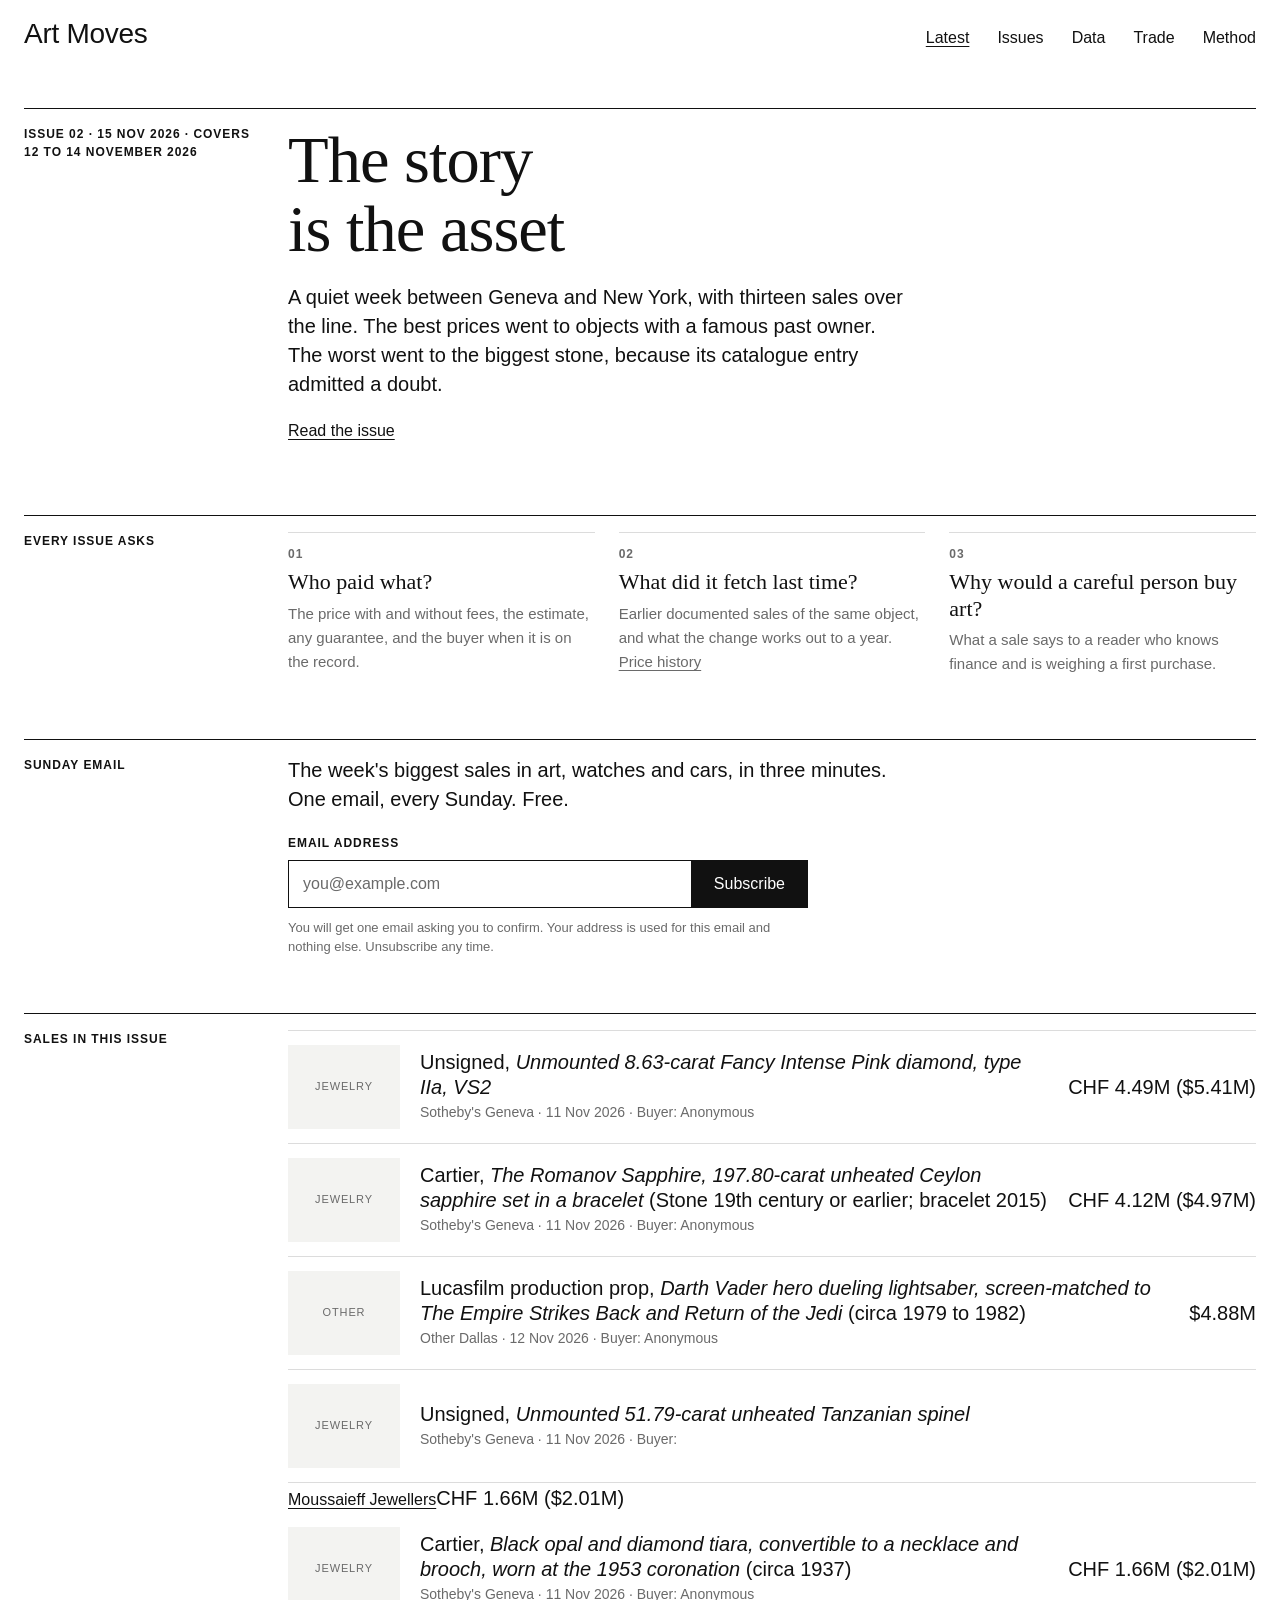
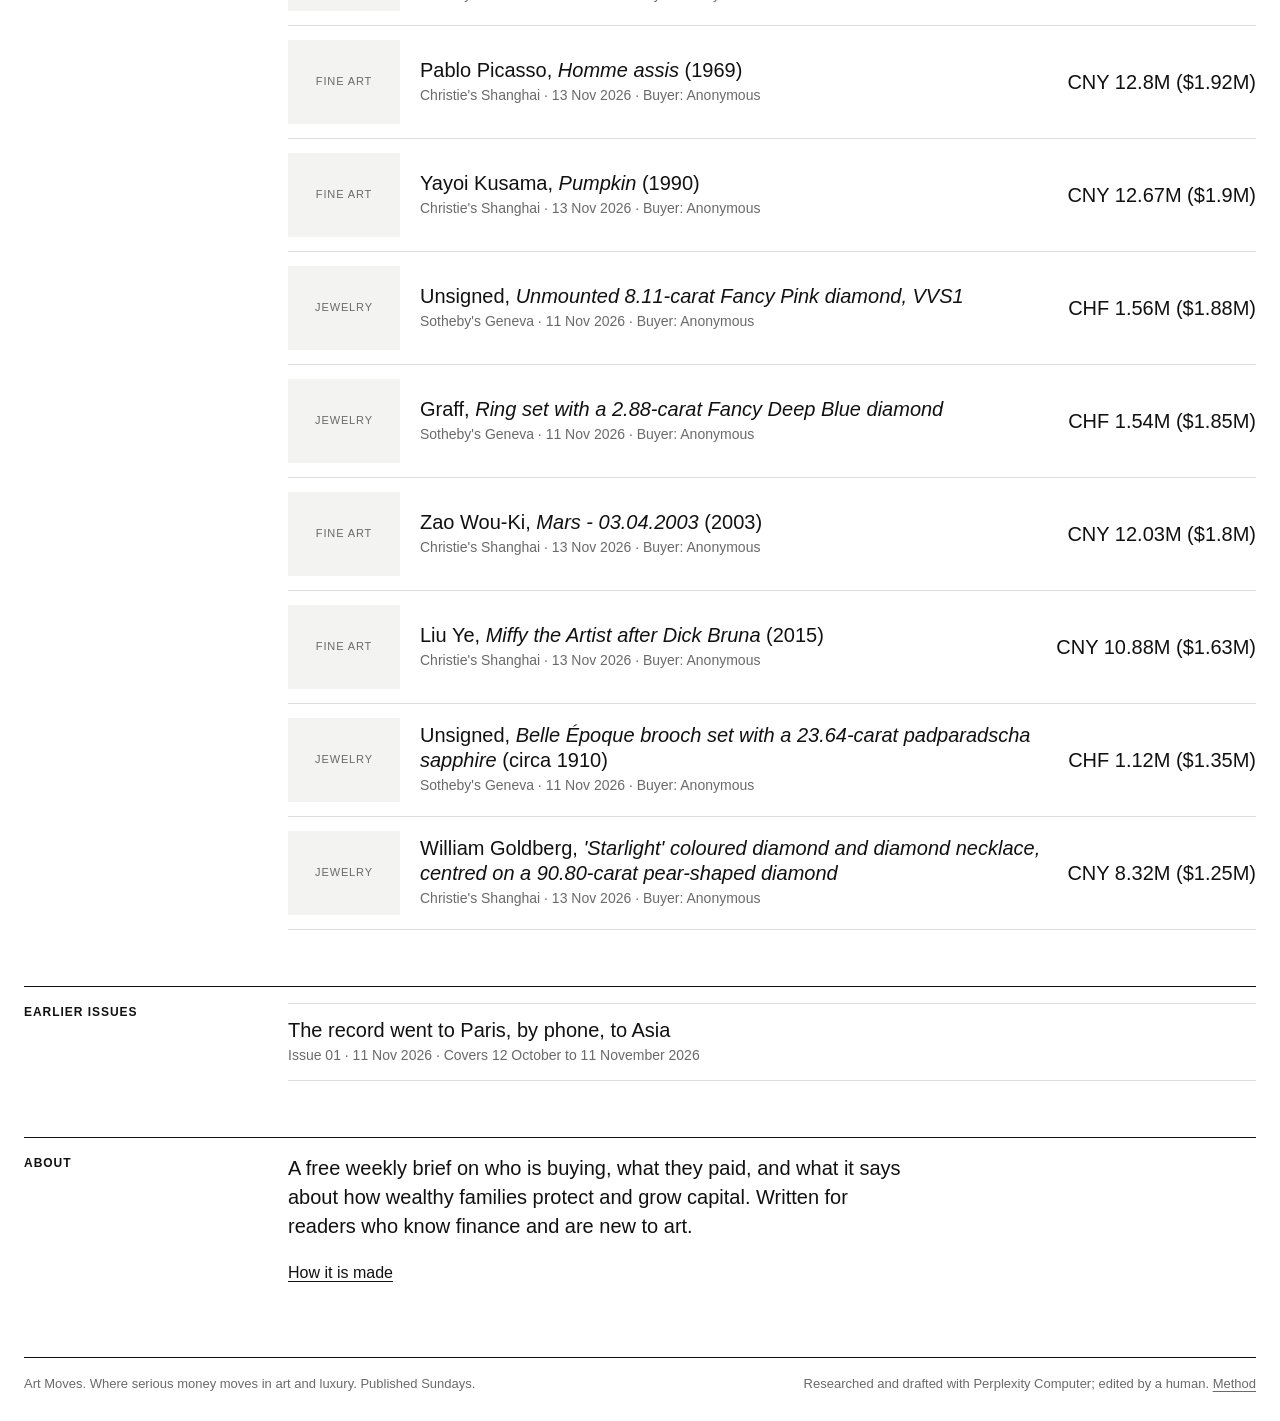
==== site/index.html @ dc2d888e "Add Trade concept tab Lays out a trade and exchange service as a possible expansion, with a worked e" ====
<!DOCTYPE html><html lang="en"><head><meta charset="utf-8"><meta name="viewport" content="width=device-width, initial-scale=1"><title>Art Moves</title><meta name="description" content="Where serious money moves in art and luxury."><link rel="icon" href="data:,"><link rel="preconnect" href="https://api.fontshare.com"><link rel="stylesheet" href="https://api.fontshare.com/v2/css?f[]=switzer@400,500,600&display=swap"><link rel="stylesheet" href="https://api.fontshare.com/v2/css?f[]=gambetta@400,401&display=swap"><link rel="stylesheet" href="site.css"></head><body><a class="skip" href="#main">Skip to content</a><header class="top"><a class="wordmark" href="index.html">Art Moves</a><nav aria-label="Main"><a href="index.html" aria-current="page">Latest</a><a href="archive.html">Issues</a><a href="data.html">Data</a><a href="trade.html">Trade</a><a href="about.html">Method</a></nav></header><main id="main">
<section class="lead"><p class="label">Issue 02 · 15 Nov 2026 · Covers 12 to 14 November 2026</p><div><h1 class="display"><a href="002.html">The story is the asset</a></h1><p class="standfirst">A quiet week between Geneva and New York, with thirteen sales over the line. The best prices went to objects with a famous past owner. The worst went to the biggest stone, because its catalogue entry admitted a doubt.</p><p><a class="more" href="002.html">Read the issue</a></p></div></section><section class="sec"><h2 class="label">Every issue asks</h2><div class="sec-body wide"><ol class="questions"><li><strong>Who paid what?</strong><span>The price with and without fees, the estimate, any guarantee, and the buyer when it is on the record.</span></li><li><strong>What did it fetch last time?</strong><span>Earlier documented sales of the same object, and what the change works out to a year. <a href="data.html">Price history</a></span></li><li><strong>Why would a careful person buy art?</strong><span>What a sale says to a reader who knows finance and is weighing a first purchase.</span></li></ol></div></section><section class="sec" id="subscribe-home"><h2 class="label">Sunday email</h2><div class="sec-body"><p class="standfirst">The week's biggest sales in art, watches and cars, in three minutes. One email, every Sunday. Free.</p><form class="signup" action="https://buttondown.com/api/emails/embed-subscribe/art-moves" method="post" target="_blank" rel="noopener"><input type="hidden" name="embed" value="1"><label for="email-home">Email address</label><div class="signup-row"><input id="email-home" type="email" name="email" autocomplete="email" placeholder="you@example.com" required><button type="submit">Subscribe</button></div><p class="dim small">You will get one email asking you to confirm. Your address is used for this email and nothing else. Unsubscribe any time.</p></form></div></section><section class="sec"><h2 class="label">Sales in this issue</h2><div class="sec-body wide"><div class="rows"><a class="row" href="002.html#2026-11-11-sothebys-fancy-intense-pink-863"><span class="row-thumb"><span class="tile">Jewelry</span></span><span class="row-main"><span class="row-title">Unsigned, <i>Unmounted 8.63-carat Fancy Intense Pink diamond, type IIa, VS2</i></span><span class="dim">Sotheby&#x27;s Geneva · 11 Nov 2026 · Buyer: Anonymous</span></span><span class="row-price">CHF 4.49M ($5.41M)</span></a><a class="row" href="002.html#2026-11-11-sothebys-romanov-sapphire-bracelet"><span class="row-thumb"><span class="tile">Jewelry</span></span><span class="row-main"><span class="row-title">Cartier, <i>The Romanov Sapphire, 197.80-carat unheated Ceylon sapphire set in a bracelet</i> (Stone 19th century or earlier; bracelet 2015)</span><span class="dim">Sotheby&#x27;s Geneva · 11 Nov 2026 · Buyer: Anonymous</span></span><span class="row-price">CHF 4.12M ($4.97M)</span></a><a class="row" href="002.html#2026-11-12-other-darth-vader-lightsaber"><span class="row-thumb"><span class="tile">Other</span></span><span class="row-main"><span class="row-title">Lucasfilm production prop, <i>Darth Vader hero dueling lightsaber, screen-matched to The Empire Strikes Back and Return of the Jedi</i> (circa 1979 to 1982)</span><span class="dim">Other Dallas · 12 Nov 2026 · Buyer: Anonymous</span></span><span class="row-price">$4.88M</span></a><a class="row" href="002.html#2026-11-11-sothebys-tanzanian-spinel-5179"><span class="row-thumb"><span class="tile">Jewelry</span></span><span class="row-main"><span class="row-title">Unsigned, <i>Unmounted 51.79-carat unheated Tanzanian spinel</i></span><span class="dim">Sotheby&#x27;s Geneva · 11 Nov 2026 · Buyer: <a href="https://www.solitairemagazine.com/into-the-limelight/" target="_blank" rel="noopener">Moussaieff Jewellers</a></span></span><span class="row-price">CHF 1.66M ($2.01M)</span></a><a class="row" href="002.html#2026-11-11-sothebys-devonshire-cartier-opal-tiara"><span class="row-thumb"><span class="tile">Jewelry</span></span><span class="row-main"><span class="row-title">Cartier, <i>Black opal and diamond tiara, convertible to a necklace and brooch, worn at the 1953 coronation</i> (circa 1937)</span><span class="dim">Sotheby&#x27;s Geneva · 11 Nov 2026 · Buyer: Anonymous</span></span><span class="row-price">CHF 1.66M ($2.01M)</span></a><a class="row" href="002.html#2026-11-13-christies-picasso-homme-assis"><span class="row-thumb"><span class="tile">Fine art</span></span><span class="row-main"><span class="row-title">Pablo Picasso, <i>Homme assis</i> (1969)</span><span class="dim">Christie&#x27;s Shanghai · 13 Nov 2026 · Buyer: Anonymous</span></span><span class="row-price">CNY 12.8M ($1.92M)</span></a><a class="row" href="002.html#2026-11-13-christies-kusama-pumpkin"><span class="row-thumb"><span class="tile">Fine art</span></span><span class="row-main"><span class="row-title">Yayoi Kusama, <i>Pumpkin</i> (1990)</span><span class="dim">Christie&#x27;s Shanghai · 13 Nov 2026 · Buyer: Anonymous</span></span><span class="row-price">CNY 12.67M ($1.9M)</span></a><a class="row" href="002.html#2026-11-11-sothebys-fancy-pink-811"><span class="row-thumb"><span class="tile">Jewelry</span></span><span class="row-main"><span class="row-title">Unsigned, <i>Unmounted 8.11-carat Fancy Pink diamond, VVS1</i></span><span class="dim">Sotheby&#x27;s Geneva · 11 Nov 2026 · Buyer: Anonymous</span></span><span class="row-price">CHF 1.56M ($1.88M)</span></a><a class="row" href="002.html#2026-11-11-sothebys-graff-fancy-deep-blue-ring"><span class="row-thumb"><span class="tile">Jewelry</span></span><span class="row-main"><span class="row-title">Graff, <i>Ring set with a 2.88-carat Fancy Deep Blue diamond</i></span><span class="dim">Sotheby&#x27;s Geneva · 11 Nov 2026 · Buyer: Anonymous</span></span><span class="row-price">CHF 1.54M ($1.85M)</span></a><a class="row" href="002.html#2026-11-13-christies-zao-wou-ki-mars"><span class="row-thumb"><span class="tile">Fine art</span></span><span class="row-main"><span class="row-title">Zao Wou-Ki, <i>Mars - 03.04.2003</i> (2003)</span><span class="dim">Christie&#x27;s Shanghai · 13 Nov 2026 · Buyer: Anonymous</span></span><span class="row-price">CNY 12.03M ($1.8M)</span></a><a class="row" href="002.html#2026-11-13-christies-liu-ye-miffy-the-artist"><span class="row-thumb"><span class="tile">Fine art</span></span><span class="row-main"><span class="row-title">Liu Ye, <i>Miffy the Artist after Dick Bruna</i> (2015)</span><span class="dim">Christie&#x27;s Shanghai · 13 Nov 2026 · Buyer: Anonymous</span></span><span class="row-price">CNY 10.88M ($1.63M)</span></a><a class="row" href="002.html#2026-11-11-sothebys-padparadscha-brooch-swedish-royal"><span class="row-thumb"><span class="tile">Jewelry</span></span><span class="row-main"><span class="row-title">Unsigned, <i>Belle Époque brooch set with a 23.64-carat padparadscha sapphire</i> (circa 1910)</span><span class="dim">Sotheby&#x27;s Geneva · 11 Nov 2026 · Buyer: Anonymous</span></span><span class="row-price">CHF 1.12M ($1.35M)</span></a><a class="row" href="002.html#2026-11-13-christies-william-goldberg-starlight-necklace"><span class="row-thumb"><span class="tile">Jewelry</span></span><span class="row-main"><span class="row-title">William Goldberg, <i>&#x27;Starlight&#x27; coloured diamond and diamond necklace, centred on a 90.80-carat pear-shaped diamond</i></span><span class="dim">Christie&#x27;s Shanghai · 13 Nov 2026 · Buyer: Anonymous</span></span><span class="row-price">CNY 8.32M ($1.25M)</span></a></div></div></section><section class="sec"><h2 class="label">Earlier issues</h2><div class="sec-body wide"><div class="rows"><a class="row" href="001.html"><span class="row-main"><span class="row-title">The record went to Paris, by phone, to Asia</span><span class="dim">Issue 01 · 11 Nov 2026 · Covers 12 October to 11 November 2026</span></span></a></div></div></section><section class="sec"><h2 class="label">About</h2><div class="sec-body"><p class="standfirst">A free weekly brief on who is buying, what they paid, and what it says about how wealthy families protect and grow capital. Written for readers who know finance and are new to art.</p><p><a class="more" href="about.html">How it is made</a></p></div></section>
</main><footer class="foot"><span>Art Moves. Where serious money moves in art and luxury. Published Sundays.</span><span>Researched and drafted with Perplexity Computer; edited by a human. <a href="about.html">Method</a></span></footer></body></html>
---- site/site.css ----
/* Art Moves. White walls, black type, the work at full size.
   Switzer for interface and data, Gambetta for headlines. No accent colour:
   the only colour on a page comes from the art. */

:root {
  --ink: #111;
  --dim: #6a6a6a;
  --line: #dcdcdc;
  --wall: #f3f3f1;
  --sans: "Switzer", "Helvetica Neue", Arial, sans-serif;
  --serif: "Gambetta", "Iowan Old Style", Georgia, serif;
  --gutter: 24px;
  --label: 240px;
}

* { box-sizing: border-box; }
html { -webkit-text-size-adjust: 100%; }
body { margin: 0; background: #fff; color: var(--ink); font-family: var(--sans); font-size: 16px; line-height: 1.5; -webkit-font-smoothing: antialiased; }
a { color: inherit; text-underline-offset: 3px; text-decoration-thickness: 1px; }
a:hover { text-decoration-thickness: 2px; }
a:focus-visible, th:focus-visible { outline: 2px solid var(--ink); outline-offset: 3px; }
img { display: block; max-width: 100%; }
.dim { color: var(--dim); }
.skip { position: absolute; left: -9999px; }
.skip:focus { left: var(--gutter); top: 8px; background: #fff; padding: 8px; z-index: 10; }

/* Header: wordmark left, sections right. */
.top { display: flex; justify-content: space-between; align-items: baseline; gap: 24px; padding: 20px var(--gutter) 18px; }
.wordmark { font-size: 28px; font-weight: 500; letter-spacing: -0.01em; text-decoration: none; line-height: 1; }
.top nav { display: flex; gap: 28px; font-size: 16px; font-weight: 500; }
.top nav a { text-decoration: none; }
.top nav a:hover, .top nav a[aria-current="page"] { text-decoration: underline; }

main { padding: 0 var(--gutter); }

/* Small uppercase label: the left-hand column on every section. */
.label { font-family: var(--sans); font-size: 12px; font-weight: 600; letter-spacing: 0.08em; text-transform: uppercase; margin: 0; line-height: 1.5; }
.banner { margin: 0 0 12px; padding: 8px 12px; background: var(--wall); font-size: 13px; color: var(--dim); }

/* Plates. The image hangs on a pale wall and is never cropped. */
.plate { margin: 0; }
.plate .wall { background: var(--wall); display: flex; justify-content: center; padding: 40px 24px; }
.plate img { max-height: 520px; width: auto; box-shadow: 0 1px 2px rgba(0,0,0,.12), 0 12px 28px rgba(0,0,0,.10); }
.plate.hero .wall { padding: 64px 24px; }
.plate.hero img { max-height: min(68vh, 720px); }
.plate figcaption { font-size: 12px; color: var(--dim); padding-top: 8px; }

/* Two-column sections: label, then body. */
.lead, .sec, .issue-head { display: grid; grid-template-columns: var(--label) minmax(0, 1fr); column-gap: var(--gutter); border-top: 1px solid var(--ink); padding: 16px 0 56px; }
.lead { margin-top: 40px; }
.issue-head { border-top: 0; padding: 40px 0 48px; }
.issue-head > .display, .issue-head > .standfirst { grid-column: 2; }
.sec-body { max-width: 680px; }
.sec-body.wide { max-width: none; }
.sec-body > :first-child { margin-top: 0; }

.display { text-wrap: balance; font-family: var(--serif); font-weight: 400; font-size: clamp(36px, 5.2vw, 68px); line-height: 1.04; letter-spacing: -0.015em; margin: 0 0 20px; max-width: 16ch; }
.display a { text-decoration: none; }
.display a:hover { text-decoration: underline; text-decoration-thickness: 2px; }
.standfirst { font-size: 20px; line-height: 1.45; max-width: 620px; margin: 0 0 20px; }
.more { font-weight: 500; }
p { margin: 0 0 1em; }
ul { padding-left: 1.1em; margin: 0 0 1em; }
li { margin-bottom: 0.4em; }

/* A featured sale. */
.sale { margin: 0 0 64px; }
.sale:last-child { margin-bottom: 0; }
.sale .plate { margin-bottom: 20px; }
.kicker { font-size: 12px; font-weight: 600; letter-spacing: 0.08em; text-transform: uppercase; color: var(--dim); margin: 0 0 6px; }
.sale-title { font-family: var(--serif); font-weight: 400; font-size: 30px; line-height: 1.15; margin: 0 0 6px; }
.figure-price { font-size: 22px; font-weight: 500; margin: 0 0 18px; font-variant-numeric: tabular-nums; }
.facts { margin: 0 0 18px; border-top: 1px solid var(--line); font-size: 14px; }
.facts div { display: grid; grid-template-columns: 110px 1fr; gap: 12px; padding: 7px 0; border-bottom: 1px solid var(--line); }
.facts dt { color: var(--dim); }
.facts dd { margin: 0; }
.cite { font-size: 12px; text-decoration: none; border: 1px solid var(--line); border-radius: 2px; padding: 0 5px; margin-left: 2px; font-variant-numeric: tabular-nums; }
.cite:hover { border-color: var(--ink); }

/* Lists of sales and issues. */
.rows { border-top: 1px solid var(--line); }
.row { display: grid; grid-template-columns: auto minmax(0, 1fr) auto; gap: 20px; align-items: center; padding: 14px 0; border-bottom: 1px solid var(--line); text-decoration: none; }
.row-thumb { width: 112px; height: 84px; background: var(--wall); display: flex; align-items: center; justify-content: center; }
.row-thumb img { max-width: 88%; max-height: 84%; }
.tile { font-size: 11px; letter-spacing: 0.08em; text-transform: uppercase; color: var(--dim); }
.row-main { display: flex; flex-direction: column; gap: 2px; font-size: 14px; }
.row-title { font-size: 20px; font-weight: 500; line-height: 1.25; }
.row:hover .row-title { text-decoration: underline; }
.row-price { font-size: 20px; font-weight: 500; font-variant-numeric: tabular-nums; text-align: right; }

/* The index table. */
.scroll { overflow-x: auto; }
.index { border-collapse: collapse; width: 100%; font-size: 14px; line-height: 1.4; font-variant-numeric: tabular-nums; }
.index th, .index td { text-align: left; vertical-align: top; padding: 10px 20px 10px 0; border-bottom: 1px solid var(--line); }
.index th { font-size: 12px; font-weight: 600; letter-spacing: 0.08em; text-transform: uppercase; border-top: 1px solid var(--ink); border-bottom-color: var(--ink); white-space: nowrap; }
.index th:last-child, .index td:last-child { padding-right: 0; }
.index .num { text-align: right; white-space: nowrap; }
.sortable th { cursor: pointer; }
.sortable th:hover { text-decoration: underline; }
main > .scroll { padding-bottom: 72px; }
.sources { padding-left: 1.4em; margin: 0; font-size: 14px; }

/* Sign-up for the Sunday email. One field, one button, no colour. */
.signup { max-width: 520px; }
.signup label { display: block; font-size: 12px; font-weight: 600; letter-spacing: 0.08em; text-transform: uppercase; margin: 0 0 8px; }
.signup-row { display: flex; }
.signup input[type="email"] { flex: 1; min-width: 0; height: 48px; padding: 0 14px; border: 1px solid var(--ink); border-right: 0; border-radius: 0; background: #fff; color: var(--ink); font: inherit; -webkit-appearance: none; appearance: none; }
.signup input[type="email"]::placeholder { color: var(--dim); }
.signup button { height: 48px; padding: 0 22px; border: 1px solid var(--ink); border-radius: 0; background: var(--ink); color: #fff; font: inherit; font-weight: 500; cursor: pointer; }
.signup button:hover { background: #fff; color: var(--ink); }
.signup input:focus-visible, .signup button:focus-visible { outline: 2px solid var(--ink); outline-offset: 3px; }
.small { font-size: 13px; margin: 10px 0 0; }

.pager { display: flex; gap: 28px; border-top: 1px solid var(--ink); padding: 16px 0 72px; font-weight: 500; }
.foot { display: flex; justify-content: space-between; gap: 24px; flex-wrap: wrap; padding: 16px var(--gutter) 28px; border-top: 1px solid var(--ink); margin: 0 var(--gutter); padding-left: 0; padding-right: 0; font-size: 13px; color: var(--dim); }

@media (max-width: 820px) {
  :root { --gutter: 16px; }
  .top { padding-top: 14px; flex-wrap: wrap; row-gap: 10px; }
  .wordmark { font-size: 24px; }
  .top nav { gap: 18px; font-size: 15px; }
  .lead, .sec, .issue-head { grid-template-columns: minmax(0, 1fr); row-gap: 12px; padding-bottom: 40px; }
  .issue-head > .display, .issue-head > .standfirst { grid-column: 1; }
  .issue-head { padding-top: 24px; }
  .plate .wall, .plate.hero .wall { padding: 24px 16px; }
  .plate img { max-height: 360px; }
  .standfirst { font-size: 18px; }
  .row { grid-template-columns: auto minmax(0, 1fr); }
  .row-thumb { width: 72px; height: 56px; }
  .row-price { grid-column: 2; text-align: left; font-size: 16px; }
  .row-title { font-size: 17px; }
  .index { min-width: 680px; }
  .facts div { grid-template-columns: 90px 1fr; }
  .signup-row { flex-direction: column; gap: 8px; }
  .signup input[type="email"] { border-right: 1px solid var(--ink); flex: none; width: 100%; }
}

/* Orientation: the three questions on the home page. */
.questions { list-style: none; margin: 0; padding: 0; display: grid; grid-template-columns: repeat(3, minmax(0, 1fr)); gap: var(--gutter); counter-reset: q; }
.questions li { counter-increment: q; border-top: 1px solid var(--line); padding-top: 12px; }
.questions li::before { content: counter(q, decimal-leading-zero); display: block; font-size: 12px; font-weight: 600; letter-spacing: 0.08em; color: var(--dim); margin-bottom: 6px; }
.questions strong { display: block; font-family: var(--serif); font-weight: 400; font-size: 22px; line-height: 1.2; margin-bottom: 6px; }
.questions span { color: var(--dim); font-size: 15px; }

/* Price history: a quote, a chart, key statistics, then every change of hands. */
.ticker { border-top: 1px solid var(--line); padding: 16px 0 8px; margin-top: 24px; max-width: 760px; }
.ticker .sale-title { margin-top: 0; }
.ticker .label { color: var(--dim); }
.quote { margin: 6px 0 8px; display: flex; flex-wrap: wrap; align-items: baseline; gap: 4px 12px; }
.q-price { font-size: 32px; font-weight: 500; letter-spacing: -0.01em; font-variant-numeric: tabular-nums; }
.q-note { font-size: 15px; }
.chg { font-weight: 600; font-variant-numeric: tabular-nums; }
.ticker-chart { display: block; width: 100%; height: auto; margin: 4px 0 12px; overflow: visible; }
.ticker-chart .grid { stroke: var(--line); stroke-width: 1; }
.ticker-chart .axis { font: 12px var(--sans); fill: var(--dim); }
.ticker-chart .link { fill: none; stroke: var(--ink); stroke-width: 1.5; stroke-dasharray: 5 5; }
.ticker-chart .tick { stroke: var(--dim); stroke-width: 2; }
.ticker-chart .pt { fill: #fff; stroke: var(--ink); stroke-width: 2; cursor: pointer; }
.ticker-chart .pt.now, .ticker-chart .pt:hover, .ticker-chart .pt:focus { fill: var(--ink); outline: none; }
.stats { display: grid; grid-template-columns: repeat(4, minmax(0, 1fr)); gap: 0 var(--gutter); margin: 0 0 16px; }
.stats div { border-top: 1px solid var(--line); padding: 8px 0; }
.stats dt { font-size: 12px; color: var(--dim); }
.stats dd { margin: 2px 0 0; font-weight: 500; font-variant-numeric: tabular-nums; }
.timeline { list-style: none; margin: 0 0 12px; padding: 0; font-size: 14px; }
.timeline li { display: grid; grid-template-columns: 110px minmax(0, 1fr); gap: var(--gutter); border-top: 1px solid var(--line); padding: 8px 0; }
.tl-when { font-variant-numeric: tabular-nums; color: var(--dim); }

@media (max-width: 820px) {
  .questions { grid-template-columns: minmax(0, 1fr); }
  .stats { grid-template-columns: repeat(2, minmax(0, 1fr)); }
  .timeline li { grid-template-columns: 80px minmax(0, 1fr); gap: 12px; }
  .ticker-chart .axis { font-size: 20px; }
}
.prose-table { min-width: 0; } .prose-table td, .prose-table th { vertical-align: top; }
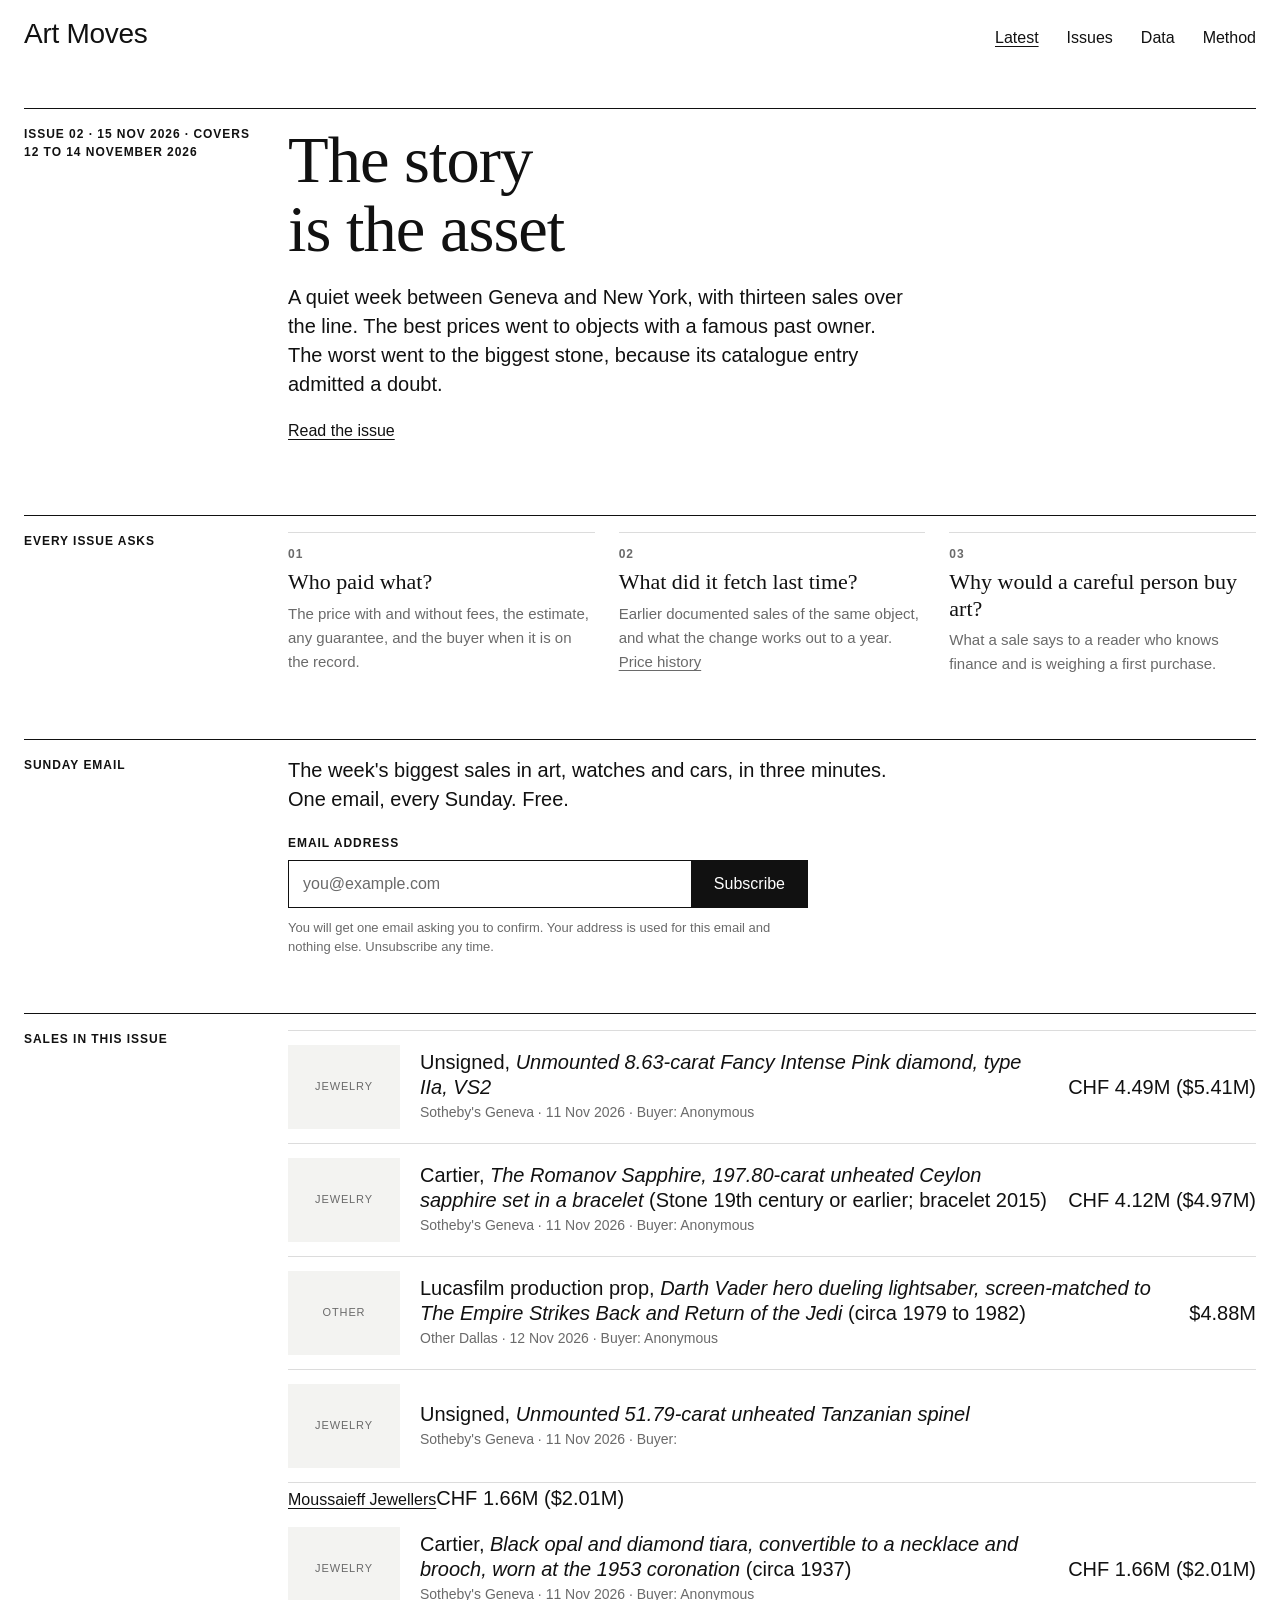
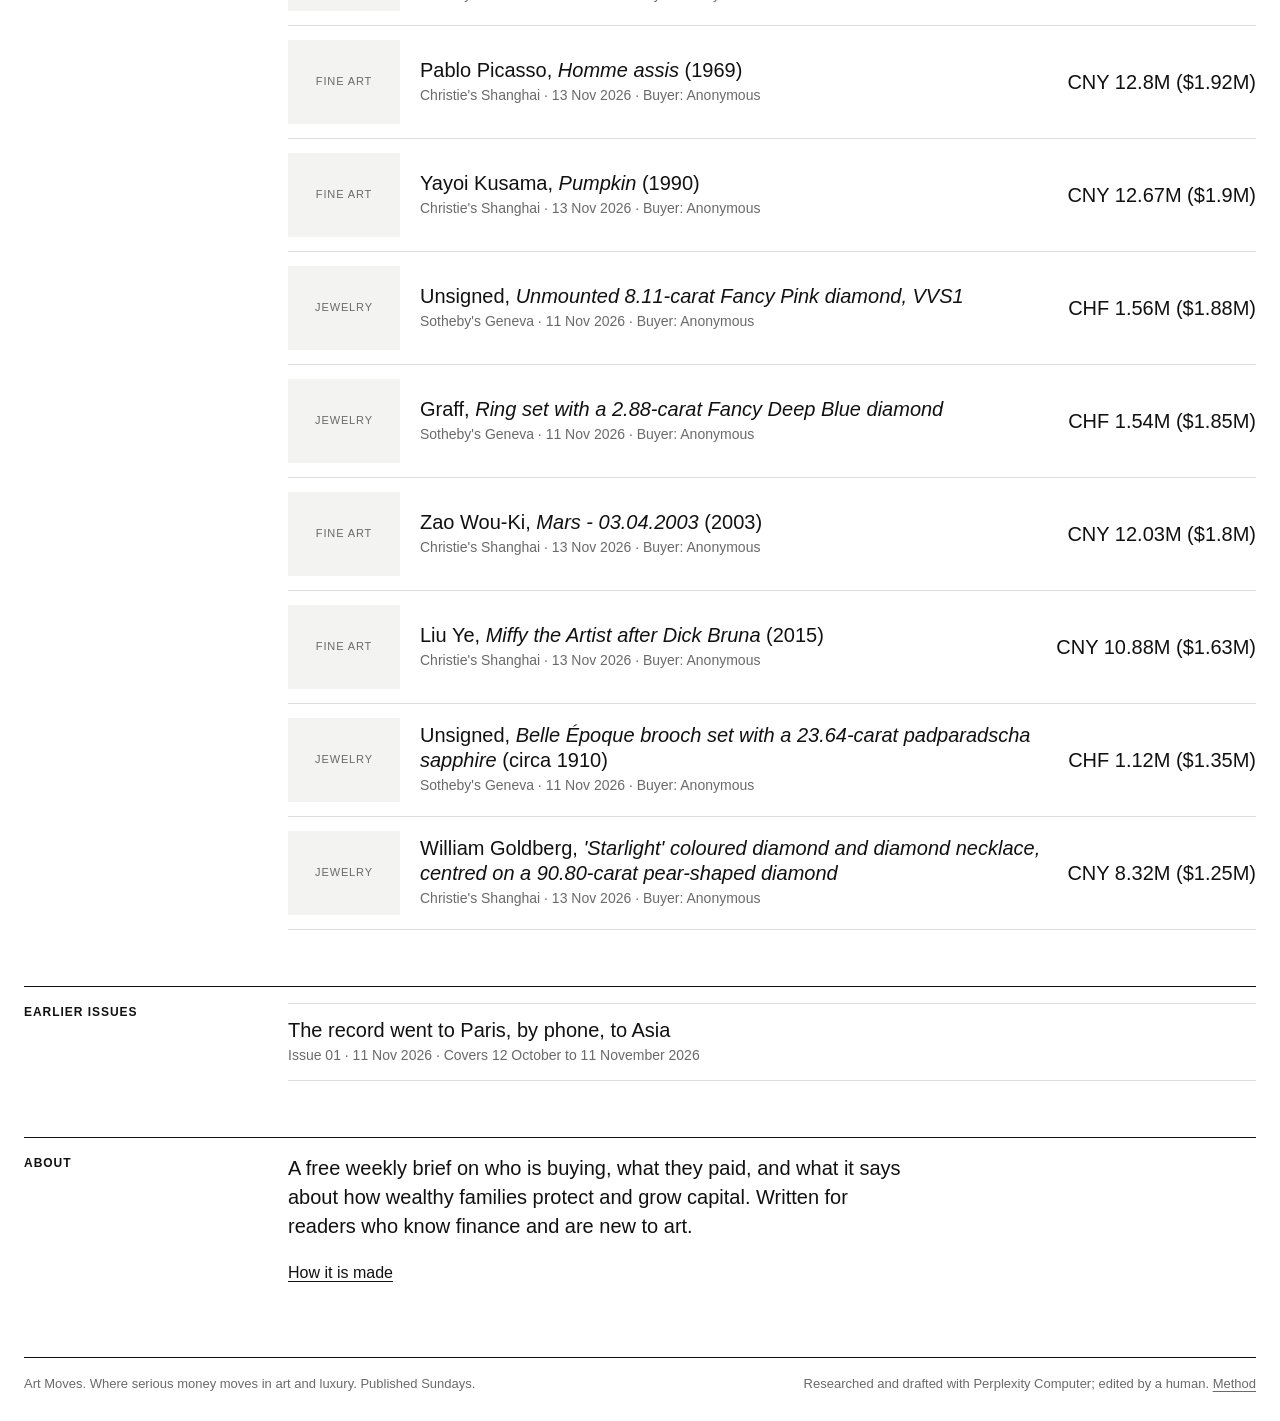
==== commit e4478c8d: "Merge pull request #16 from ryanbwatt/feature/price-history Price history panels and the three quest" ====
--- a/site/index.html
+++ b/site/index.html
@@ -1,3 +1,3 @@
-<!DOCTYPE html><html lang="en"><head><meta charset="utf-8"><meta name="viewport" content="width=device-width, initial-scale=1"><title>Art Moves</title><meta name="description" content="Where serious money moves in art and luxury."><link rel="icon" href="data:,"><link rel="preconnect" href="https://api.fontshare.com"><link rel="stylesheet" href="https://api.fontshare.com/v2/css?f[]=switzer@400,500,600&display=swap"><link rel="stylesheet" href="https://api.fontshare.com/v2/css?f[]=gambetta@400,401&display=swap"><link rel="stylesheet" href="site.css"></head><body><a class="skip" href="#main">Skip to content</a><header class="top"><a class="wordmark" href="index.html">Art Moves</a><nav aria-label="Main"><a href="index.html" aria-current="page">Latest</a><a href="archive.html">Issues</a><a href="data.html">Data</a><a href="trade.html">Trade</a><a href="about.html">Method</a></nav></header><main id="main">
+<!DOCTYPE html><html lang="en"><head><meta charset="utf-8"><meta name="viewport" content="width=device-width, initial-scale=1"><title>Art Moves</title><meta name="description" content="Where serious money moves in art and luxury."><link rel="icon" href="data:,"><link rel="preconnect" href="https://api.fontshare.com"><link rel="stylesheet" href="https://api.fontshare.com/v2/css?f[]=switzer@400,500,600&display=swap"><link rel="stylesheet" href="https://api.fontshare.com/v2/css?f[]=gambetta@400,401&display=swap"><link rel="stylesheet" href="site.css"></head><body><a class="skip" href="#main">Skip to content</a><header class="top"><a class="wordmark" href="index.html">Art Moves</a><nav aria-label="Main"><a href="index.html" aria-current="page">Latest</a><a href="archive.html">Issues</a><a href="data.html">Data</a><a href="about.html">Method</a></nav></header><main id="main">
 <section class="lead"><p class="label">Issue 02 · 15 Nov 2026 · Covers 12 to 14 November 2026</p><div><h1 class="display"><a href="002.html">The story is the asset</a></h1><p class="standfirst">A quiet week between Geneva and New York, with thirteen sales over the line. The best prices went to objects with a famous past owner. The worst went to the biggest stone, because its catalogue entry admitted a doubt.</p><p><a class="more" href="002.html">Read the issue</a></p></div></section><section class="sec"><h2 class="label">Every issue asks</h2><div class="sec-body wide"><ol class="questions"><li><strong>Who paid what?</strong><span>The price with and without fees, the estimate, any guarantee, and the buyer when it is on the record.</span></li><li><strong>What did it fetch last time?</strong><span>Earlier documented sales of the same object, and what the change works out to a year. <a href="data.html">Price history</a></span></li><li><strong>Why would a careful person buy art?</strong><span>What a sale says to a reader who knows finance and is weighing a first purchase.</span></li></ol></div></section><section class="sec" id="subscribe-home"><h2 class="label">Sunday email</h2><div class="sec-body"><p class="standfirst">The week's biggest sales in art, watches and cars, in three minutes. One email, every Sunday. Free.</p><form class="signup" action="https://buttondown.com/api/emails/embed-subscribe/art-moves" method="post" target="_blank" rel="noopener"><input type="hidden" name="embed" value="1"><label for="email-home">Email address</label><div class="signup-row"><input id="email-home" type="email" name="email" autocomplete="email" placeholder="you@example.com" required><button type="submit">Subscribe</button></div><p class="dim small">You will get one email asking you to confirm. Your address is used for this email and nothing else. Unsubscribe any time.</p></form></div></section><section class="sec"><h2 class="label">Sales in this issue</h2><div class="sec-body wide"><div class="rows"><a class="row" href="002.html#2026-11-11-sothebys-fancy-intense-pink-863"><span class="row-thumb"><span class="tile">Jewelry</span></span><span class="row-main"><span class="row-title">Unsigned, <i>Unmounted 8.63-carat Fancy Intense Pink diamond, type IIa, VS2</i></span><span class="dim">Sotheby&#x27;s Geneva · 11 Nov 2026 · Buyer: Anonymous</span></span><span class="row-price">CHF 4.49M ($5.41M)</span></a><a class="row" href="002.html#2026-11-11-sothebys-romanov-sapphire-bracelet"><span class="row-thumb"><span class="tile">Jewelry</span></span><span class="row-main"><span class="row-title">Cartier, <i>The Romanov Sapphire, 197.80-carat unheated Ceylon sapphire set in a bracelet</i> (Stone 19th century or earlier; bracelet 2015)</span><span class="dim">Sotheby&#x27;s Geneva · 11 Nov 2026 · Buyer: Anonymous</span></span><span class="row-price">CHF 4.12M ($4.97M)</span></a><a class="row" href="002.html#2026-11-12-other-darth-vader-lightsaber"><span class="row-thumb"><span class="tile">Other</span></span><span class="row-main"><span class="row-title">Lucasfilm production prop, <i>Darth Vader hero dueling lightsaber, screen-matched to The Empire Strikes Back and Return of the Jedi</i> (circa 1979 to 1982)</span><span class="dim">Other Dallas · 12 Nov 2026 · Buyer: Anonymous</span></span><span class="row-price">$4.88M</span></a><a class="row" href="002.html#2026-11-11-sothebys-tanzanian-spinel-5179"><span class="row-thumb"><span class="tile">Jewelry</span></span><span class="row-main"><span class="row-title">Unsigned, <i>Unmounted 51.79-carat unheated Tanzanian spinel</i></span><span class="dim">Sotheby&#x27;s Geneva · 11 Nov 2026 · Buyer: <a href="https://www.solitairemagazine.com/into-the-limelight/" target="_blank" rel="noopener">Moussaieff Jewellers</a></span></span><span class="row-price">CHF 1.66M ($2.01M)</span></a><a class="row" href="002.html#2026-11-11-sothebys-devonshire-cartier-opal-tiara"><span class="row-thumb"><span class="tile">Jewelry</span></span><span class="row-main"><span class="row-title">Cartier, <i>Black opal and diamond tiara, convertible to a necklace and brooch, worn at the 1953 coronation</i> (circa 1937)</span><span class="dim">Sotheby&#x27;s Geneva · 11 Nov 2026 · Buyer: Anonymous</span></span><span class="row-price">CHF 1.66M ($2.01M)</span></a><a class="row" href="002.html#2026-11-13-christies-picasso-homme-assis"><span class="row-thumb"><span class="tile">Fine art</span></span><span class="row-main"><span class="row-title">Pablo Picasso, <i>Homme assis</i> (1969)</span><span class="dim">Christie&#x27;s Shanghai · 13 Nov 2026 · Buyer: Anonymous</span></span><span class="row-price">CNY 12.8M ($1.92M)</span></a><a class="row" href="002.html#2026-11-13-christies-kusama-pumpkin"><span class="row-thumb"><span class="tile">Fine art</span></span><span class="row-main"><span class="row-title">Yayoi Kusama, <i>Pumpkin</i> (1990)</span><span class="dim">Christie&#x27;s Shanghai · 13 Nov 2026 · Buyer: Anonymous</span></span><span class="row-price">CNY 12.67M ($1.9M)</span></a><a class="row" href="002.html#2026-11-11-sothebys-fancy-pink-811"><span class="row-thumb"><span class="tile">Jewelry</span></span><span class="row-main"><span class="row-title">Unsigned, <i>Unmounted 8.11-carat Fancy Pink diamond, VVS1</i></span><span class="dim">Sotheby&#x27;s Geneva · 11 Nov 2026 · Buyer: Anonymous</span></span><span class="row-price">CHF 1.56M ($1.88M)</span></a><a class="row" href="002.html#2026-11-11-sothebys-graff-fancy-deep-blue-ring"><span class="row-thumb"><span class="tile">Jewelry</span></span><span class="row-main"><span class="row-title">Graff, <i>Ring set with a 2.88-carat Fancy Deep Blue diamond</i></span><span class="dim">Sotheby&#x27;s Geneva · 11 Nov 2026 · Buyer: Anonymous</span></span><span class="row-price">CHF 1.54M ($1.85M)</span></a><a class="row" href="002.html#2026-11-13-christies-zao-wou-ki-mars"><span class="row-thumb"><span class="tile">Fine art</span></span><span class="row-main"><span class="row-title">Zao Wou-Ki, <i>Mars - 03.04.2003</i> (2003)</span><span class="dim">Christie&#x27;s Shanghai · 13 Nov 2026 · Buyer: Anonymous</span></span><span class="row-price">CNY 12.03M ($1.8M)</span></a><a class="row" href="002.html#2026-11-13-christies-liu-ye-miffy-the-artist"><span class="row-thumb"><span class="tile">Fine art</span></span><span class="row-main"><span class="row-title">Liu Ye, <i>Miffy the Artist after Dick Bruna</i> (2015)</span><span class="dim">Christie&#x27;s Shanghai · 13 Nov 2026 · Buyer: Anonymous</span></span><span class="row-price">CNY 10.88M ($1.63M)</span></a><a class="row" href="002.html#2026-11-11-sothebys-padparadscha-brooch-swedish-royal"><span class="row-thumb"><span class="tile">Jewelry</span></span><span class="row-main"><span class="row-title">Unsigned, <i>Belle Époque brooch set with a 23.64-carat padparadscha sapphire</i> (circa 1910)</span><span class="dim">Sotheby&#x27;s Geneva · 11 Nov 2026 · Buyer: Anonymous</span></span><span class="row-price">CHF 1.12M ($1.35M)</span></a><a class="row" href="002.html#2026-11-13-christies-william-goldberg-starlight-necklace"><span class="row-thumb"><span class="tile">Jewelry</span></span><span class="row-main"><span class="row-title">William Goldberg, <i>&#x27;Starlight&#x27; coloured diamond and diamond necklace, centred on a 90.80-carat pear-shaped diamond</i></span><span class="dim">Christie&#x27;s Shanghai · 13 Nov 2026 · Buyer: Anonymous</span></span><span class="row-price">CNY 8.32M ($1.25M)</span></a></div></div></section><section class="sec"><h2 class="label">Earlier issues</h2><div class="sec-body wide"><div class="rows"><a class="row" href="001.html"><span class="row-main"><span class="row-title">The record went to Paris, by phone, to Asia</span><span class="dim">Issue 01 · 11 Nov 2026 · Covers 12 October to 11 November 2026</span></span></a></div></div></section><section class="sec"><h2 class="label">About</h2><div class="sec-body"><p class="standfirst">A free weekly brief on who is buying, what they paid, and what it says about how wealthy families protect and grow capital. Written for readers who know finance and are new to art.</p><p><a class="more" href="about.html">How it is made</a></p></div></section>
 </main><footer class="foot"><span>Art Moves. Where serious money moves in art and luxury. Published Sundays.</span><span>Researched and drafted with Perplexity Computer; edited by a human. <a href="about.html">Method</a></span></footer></body></html>
--- a/site/site.css
+++ b/site/site.css
@@ -171,4 +171,3 @@
   .timeline li { grid-template-columns: 80px minmax(0, 1fr); gap: 12px; }
   .ticker-chart .axis { font-size: 20px; }
 }
-.prose-table { min-width: 0; } .prose-table td, .prose-table th { vertical-align: top; }
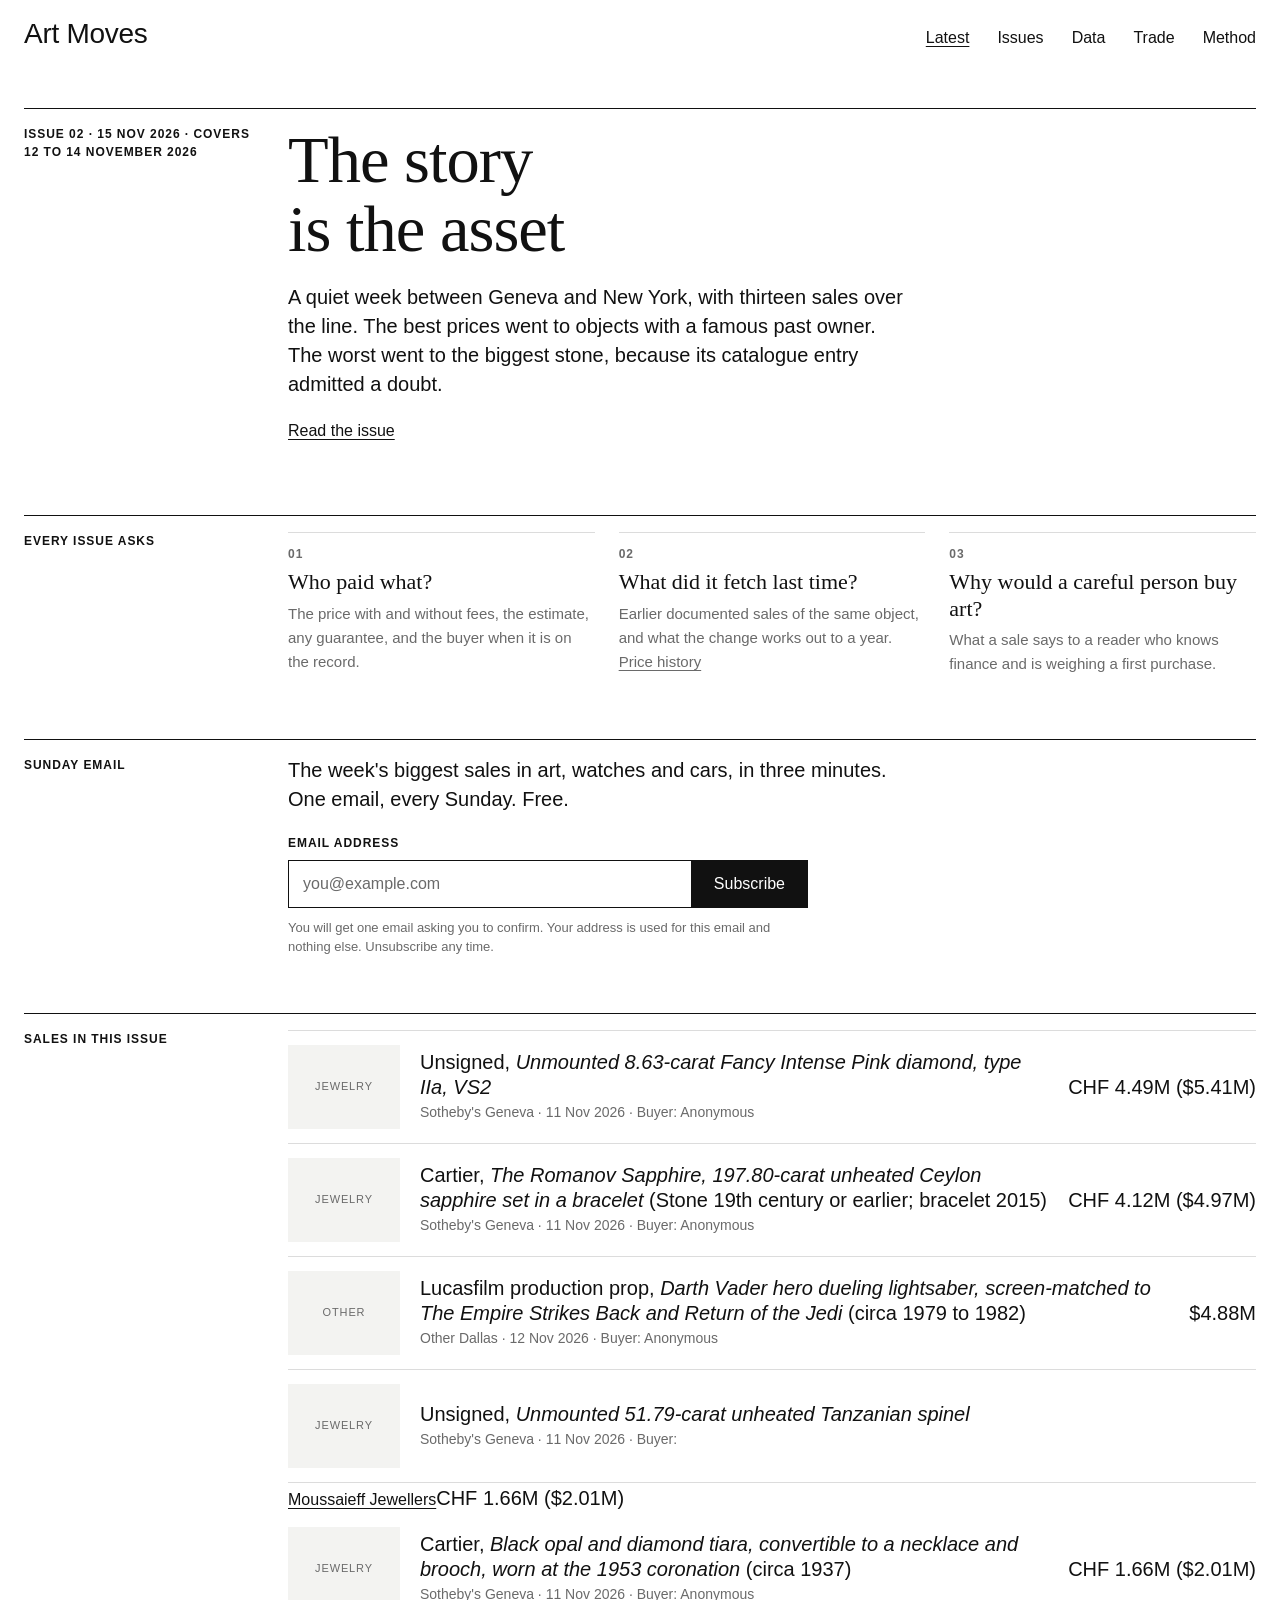
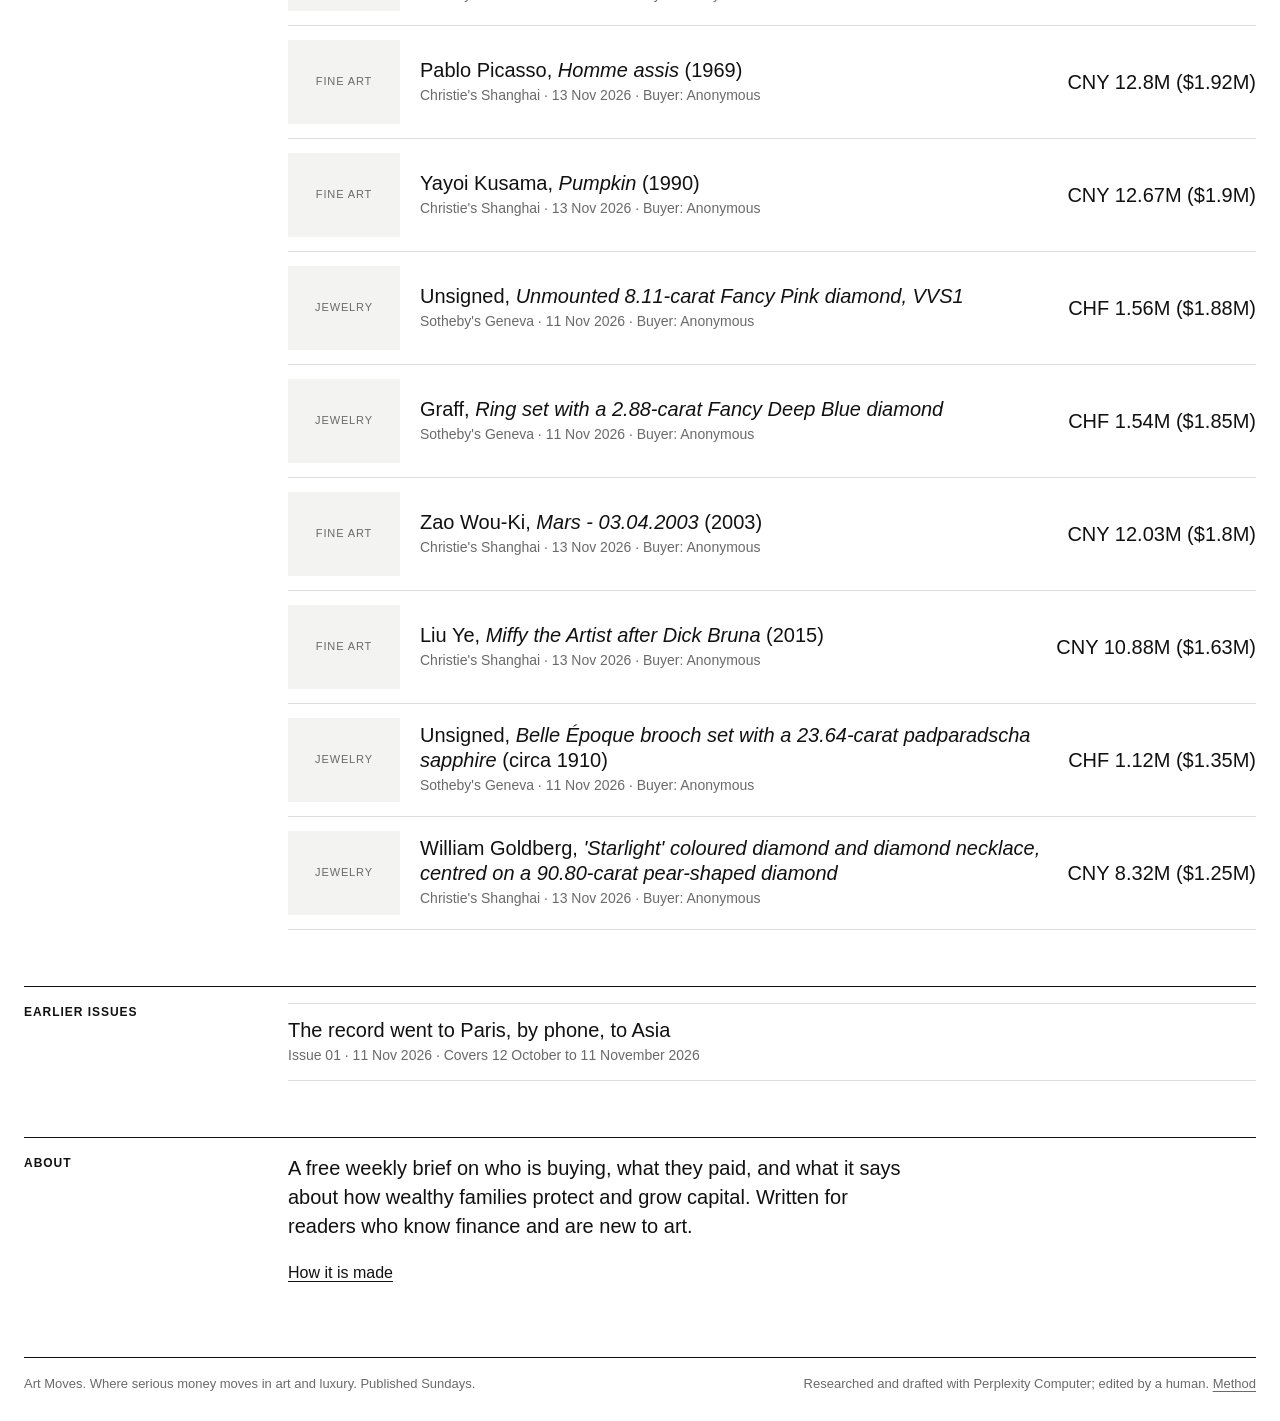
==== commit c191237b: "Merge pull request #19 from ryanbwatt/feature/trade-concept Trade concept tab" ====
--- a/site/index.html
+++ b/site/index.html
@@ -1,3 +1,3 @@
-<!DOCTYPE html><html lang="en"><head><meta charset="utf-8"><meta name="viewport" content="width=device-width, initial-scale=1"><title>Art Moves</title><meta name="description" content="Where serious money moves in art and luxury."><link rel="icon" href="data:,"><link rel="preconnect" href="https://api.fontshare.com"><link rel="stylesheet" href="https://api.fontshare.com/v2/css?f[]=switzer@400,500,600&display=swap"><link rel="stylesheet" href="https://api.fontshare.com/v2/css?f[]=gambetta@400,401&display=swap"><link rel="stylesheet" href="site.css"></head><body><a class="skip" href="#main">Skip to content</a><header class="top"><a class="wordmark" href="index.html">Art Moves</a><nav aria-label="Main"><a href="index.html" aria-current="page">Latest</a><a href="archive.html">Issues</a><a href="data.html">Data</a><a href="about.html">Method</a></nav></header><main id="main">
+<!DOCTYPE html><html lang="en"><head><meta charset="utf-8"><meta name="viewport" content="width=device-width, initial-scale=1"><title>Art Moves</title><meta name="description" content="Where serious money moves in art and luxury."><link rel="icon" href="data:,"><link rel="preconnect" href="https://api.fontshare.com"><link rel="stylesheet" href="https://api.fontshare.com/v2/css?f[]=switzer@400,500,600&display=swap"><link rel="stylesheet" href="https://api.fontshare.com/v2/css?f[]=gambetta@400,401&display=swap"><link rel="stylesheet" href="site.css"></head><body><a class="skip" href="#main">Skip to content</a><header class="top"><a class="wordmark" href="index.html">Art Moves</a><nav aria-label="Main"><a href="index.html" aria-current="page">Latest</a><a href="archive.html">Issues</a><a href="data.html">Data</a><a href="trade.html">Trade</a><a href="about.html">Method</a></nav></header><main id="main">
 <section class="lead"><p class="label">Issue 02 · 15 Nov 2026 · Covers 12 to 14 November 2026</p><div><h1 class="display"><a href="002.html">The story is the asset</a></h1><p class="standfirst">A quiet week between Geneva and New York, with thirteen sales over the line. The best prices went to objects with a famous past owner. The worst went to the biggest stone, because its catalogue entry admitted a doubt.</p><p><a class="more" href="002.html">Read the issue</a></p></div></section><section class="sec"><h2 class="label">Every issue asks</h2><div class="sec-body wide"><ol class="questions"><li><strong>Who paid what?</strong><span>The price with and without fees, the estimate, any guarantee, and the buyer when it is on the record.</span></li><li><strong>What did it fetch last time?</strong><span>Earlier documented sales of the same object, and what the change works out to a year. <a href="data.html">Price history</a></span></li><li><strong>Why would a careful person buy art?</strong><span>What a sale says to a reader who knows finance and is weighing a first purchase.</span></li></ol></div></section><section class="sec" id="subscribe-home"><h2 class="label">Sunday email</h2><div class="sec-body"><p class="standfirst">The week's biggest sales in art, watches and cars, in three minutes. One email, every Sunday. Free.</p><form class="signup" action="https://buttondown.com/api/emails/embed-subscribe/art-moves" method="post" target="_blank" rel="noopener"><input type="hidden" name="embed" value="1"><label for="email-home">Email address</label><div class="signup-row"><input id="email-home" type="email" name="email" autocomplete="email" placeholder="you@example.com" required><button type="submit">Subscribe</button></div><p class="dim small">You will get one email asking you to confirm. Your address is used for this email and nothing else. Unsubscribe any time.</p></form></div></section><section class="sec"><h2 class="label">Sales in this issue</h2><div class="sec-body wide"><div class="rows"><a class="row" href="002.html#2026-11-11-sothebys-fancy-intense-pink-863"><span class="row-thumb"><span class="tile">Jewelry</span></span><span class="row-main"><span class="row-title">Unsigned, <i>Unmounted 8.63-carat Fancy Intense Pink diamond, type IIa, VS2</i></span><span class="dim">Sotheby&#x27;s Geneva · 11 Nov 2026 · Buyer: Anonymous</span></span><span class="row-price">CHF 4.49M ($5.41M)</span></a><a class="row" href="002.html#2026-11-11-sothebys-romanov-sapphire-bracelet"><span class="row-thumb"><span class="tile">Jewelry</span></span><span class="row-main"><span class="row-title">Cartier, <i>The Romanov Sapphire, 197.80-carat unheated Ceylon sapphire set in a bracelet</i> (Stone 19th century or earlier; bracelet 2015)</span><span class="dim">Sotheby&#x27;s Geneva · 11 Nov 2026 · Buyer: Anonymous</span></span><span class="row-price">CHF 4.12M ($4.97M)</span></a><a class="row" href="002.html#2026-11-12-other-darth-vader-lightsaber"><span class="row-thumb"><span class="tile">Other</span></span><span class="row-main"><span class="row-title">Lucasfilm production prop, <i>Darth Vader hero dueling lightsaber, screen-matched to The Empire Strikes Back and Return of the Jedi</i> (circa 1979 to 1982)</span><span class="dim">Other Dallas · 12 Nov 2026 · Buyer: Anonymous</span></span><span class="row-price">$4.88M</span></a><a class="row" href="002.html#2026-11-11-sothebys-tanzanian-spinel-5179"><span class="row-thumb"><span class="tile">Jewelry</span></span><span class="row-main"><span class="row-title">Unsigned, <i>Unmounted 51.79-carat unheated Tanzanian spinel</i></span><span class="dim">Sotheby&#x27;s Geneva · 11 Nov 2026 · Buyer: <a href="https://www.solitairemagazine.com/into-the-limelight/" target="_blank" rel="noopener">Moussaieff Jewellers</a></span></span><span class="row-price">CHF 1.66M ($2.01M)</span></a><a class="row" href="002.html#2026-11-11-sothebys-devonshire-cartier-opal-tiara"><span class="row-thumb"><span class="tile">Jewelry</span></span><span class="row-main"><span class="row-title">Cartier, <i>Black opal and diamond tiara, convertible to a necklace and brooch, worn at the 1953 coronation</i> (circa 1937)</span><span class="dim">Sotheby&#x27;s Geneva · 11 Nov 2026 · Buyer: Anonymous</span></span><span class="row-price">CHF 1.66M ($2.01M)</span></a><a class="row" href="002.html#2026-11-13-christies-picasso-homme-assis"><span class="row-thumb"><span class="tile">Fine art</span></span><span class="row-main"><span class="row-title">Pablo Picasso, <i>Homme assis</i> (1969)</span><span class="dim">Christie&#x27;s Shanghai · 13 Nov 2026 · Buyer: Anonymous</span></span><span class="row-price">CNY 12.8M ($1.92M)</span></a><a class="row" href="002.html#2026-11-13-christies-kusama-pumpkin"><span class="row-thumb"><span class="tile">Fine art</span></span><span class="row-main"><span class="row-title">Yayoi Kusama, <i>Pumpkin</i> (1990)</span><span class="dim">Christie&#x27;s Shanghai · 13 Nov 2026 · Buyer: Anonymous</span></span><span class="row-price">CNY 12.67M ($1.9M)</span></a><a class="row" href="002.html#2026-11-11-sothebys-fancy-pink-811"><span class="row-thumb"><span class="tile">Jewelry</span></span><span class="row-main"><span class="row-title">Unsigned, <i>Unmounted 8.11-carat Fancy Pink diamond, VVS1</i></span><span class="dim">Sotheby&#x27;s Geneva · 11 Nov 2026 · Buyer: Anonymous</span></span><span class="row-price">CHF 1.56M ($1.88M)</span></a><a class="row" href="002.html#2026-11-11-sothebys-graff-fancy-deep-blue-ring"><span class="row-thumb"><span class="tile">Jewelry</span></span><span class="row-main"><span class="row-title">Graff, <i>Ring set with a 2.88-carat Fancy Deep Blue diamond</i></span><span class="dim">Sotheby&#x27;s Geneva · 11 Nov 2026 · Buyer: Anonymous</span></span><span class="row-price">CHF 1.54M ($1.85M)</span></a><a class="row" href="002.html#2026-11-13-christies-zao-wou-ki-mars"><span class="row-thumb"><span class="tile">Fine art</span></span><span class="row-main"><span class="row-title">Zao Wou-Ki, <i>Mars - 03.04.2003</i> (2003)</span><span class="dim">Christie&#x27;s Shanghai · 13 Nov 2026 · Buyer: Anonymous</span></span><span class="row-price">CNY 12.03M ($1.8M)</span></a><a class="row" href="002.html#2026-11-13-christies-liu-ye-miffy-the-artist"><span class="row-thumb"><span class="tile">Fine art</span></span><span class="row-main"><span class="row-title">Liu Ye, <i>Miffy the Artist after Dick Bruna</i> (2015)</span><span class="dim">Christie&#x27;s Shanghai · 13 Nov 2026 · Buyer: Anonymous</span></span><span class="row-price">CNY 10.88M ($1.63M)</span></a><a class="row" href="002.html#2026-11-11-sothebys-padparadscha-brooch-swedish-royal"><span class="row-thumb"><span class="tile">Jewelry</span></span><span class="row-main"><span class="row-title">Unsigned, <i>Belle Époque brooch set with a 23.64-carat padparadscha sapphire</i> (circa 1910)</span><span class="dim">Sotheby&#x27;s Geneva · 11 Nov 2026 · Buyer: Anonymous</span></span><span class="row-price">CHF 1.12M ($1.35M)</span></a><a class="row" href="002.html#2026-11-13-christies-william-goldberg-starlight-necklace"><span class="row-thumb"><span class="tile">Jewelry</span></span><span class="row-main"><span class="row-title">William Goldberg, <i>&#x27;Starlight&#x27; coloured diamond and diamond necklace, centred on a 90.80-carat pear-shaped diamond</i></span><span class="dim">Christie&#x27;s Shanghai · 13 Nov 2026 · Buyer: Anonymous</span></span><span class="row-price">CNY 8.32M ($1.25M)</span></a></div></div></section><section class="sec"><h2 class="label">Earlier issues</h2><div class="sec-body wide"><div class="rows"><a class="row" href="001.html"><span class="row-main"><span class="row-title">The record went to Paris, by phone, to Asia</span><span class="dim">Issue 01 · 11 Nov 2026 · Covers 12 October to 11 November 2026</span></span></a></div></div></section><section class="sec"><h2 class="label">About</h2><div class="sec-body"><p class="standfirst">A free weekly brief on who is buying, what they paid, and what it says about how wealthy families protect and grow capital. Written for readers who know finance and are new to art.</p><p><a class="more" href="about.html">How it is made</a></p></div></section>
 </main><footer class="foot"><span>Art Moves. Where serious money moves in art and luxury. Published Sundays.</span><span>Researched and drafted with Perplexity Computer; edited by a human. <a href="about.html">Method</a></span></footer></body></html>
--- a/site/site.css
+++ b/site/site.css
@@ -171,3 +171,4 @@
   .timeline li { grid-template-columns: 80px minmax(0, 1fr); gap: 12px; }
   .ticker-chart .axis { font-size: 20px; }
 }
+.prose-table { min-width: 0; } .prose-table td, .prose-table th { vertical-align: top; }
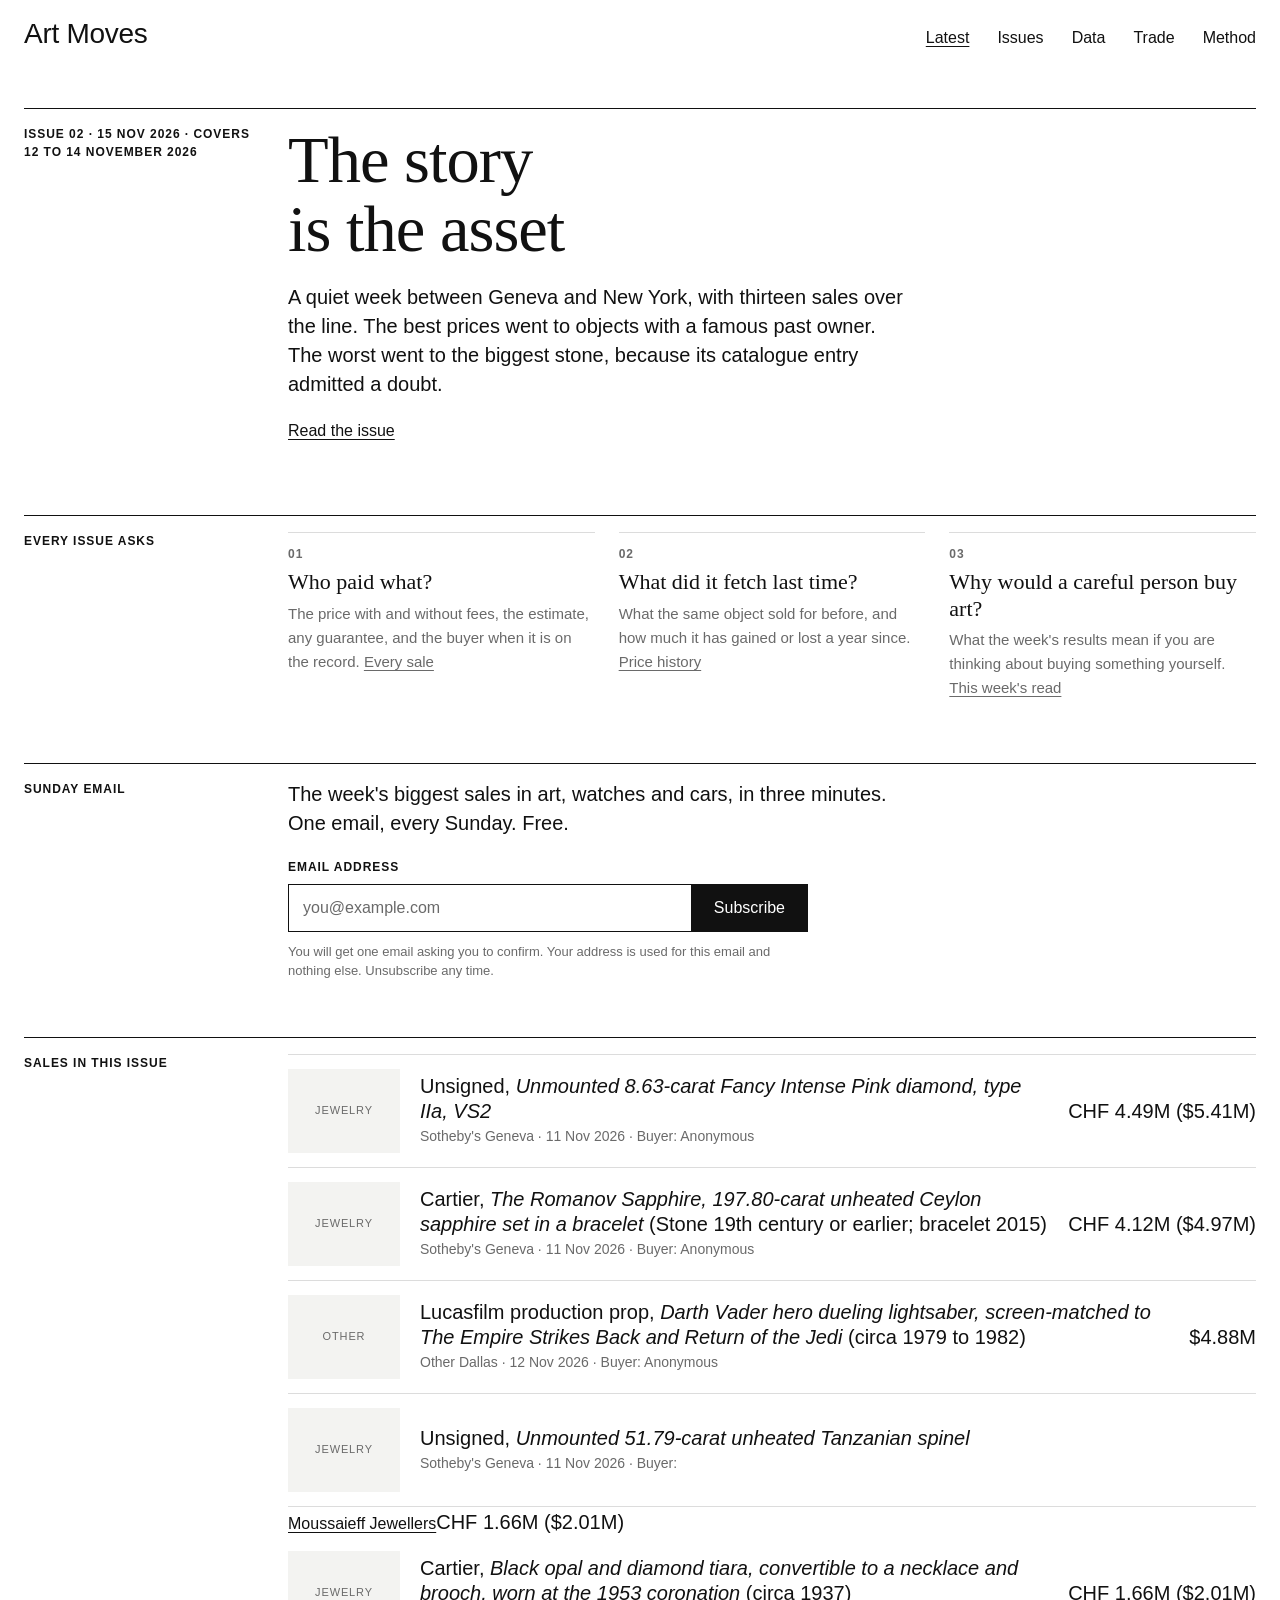
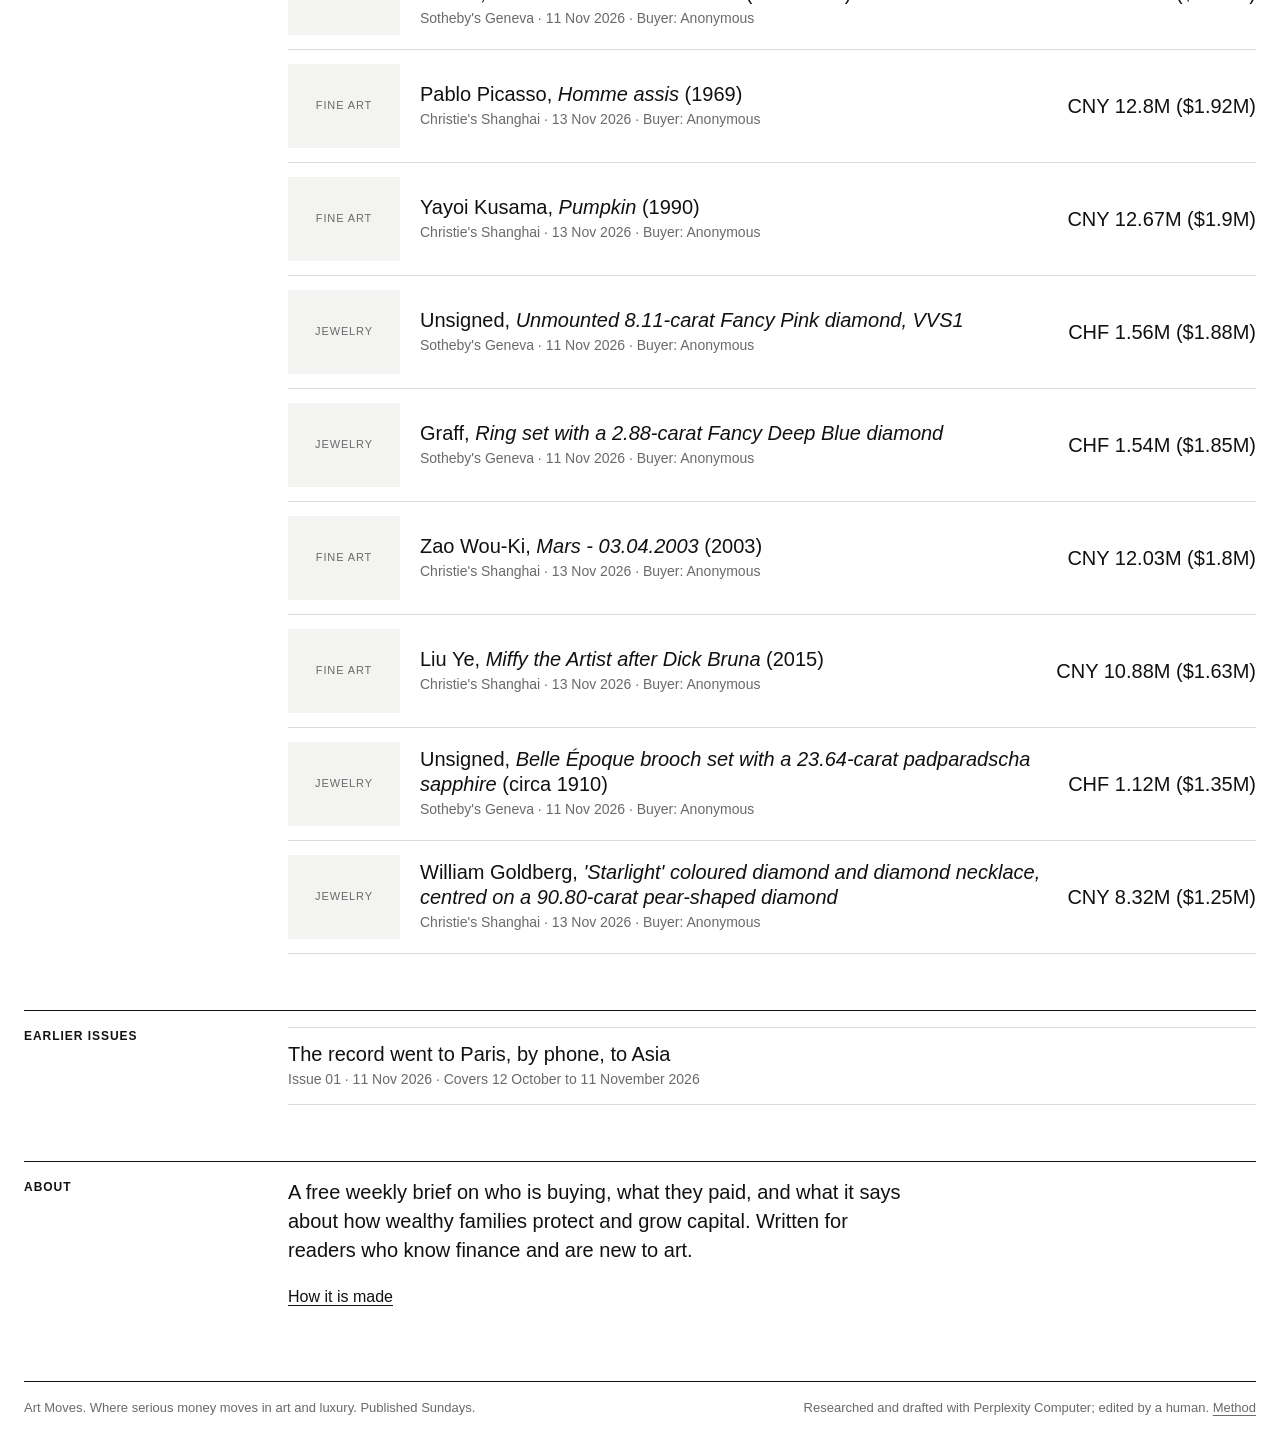
==== commit 9e6e5493: "Links under all three questions; plainer wording across the site Co-authored-by: Perplexity <noreply" ====
--- a/site/index.html
+++ b/site/index.html
@@ -1,3 +1,3 @@
 <!DOCTYPE html><html lang="en"><head><meta charset="utf-8"><meta name="viewport" content="width=device-width, initial-scale=1"><title>Art Moves</title><meta name="description" content="Where serious money moves in art and luxury."><link rel="icon" href="data:,"><link rel="preconnect" href="https://api.fontshare.com"><link rel="stylesheet" href="https://api.fontshare.com/v2/css?f[]=switzer@400,500,600&display=swap"><link rel="stylesheet" href="https://api.fontshare.com/v2/css?f[]=gambetta@400,401&display=swap"><link rel="stylesheet" href="site.css"></head><body><a class="skip" href="#main">Skip to content</a><header class="top"><a class="wordmark" href="index.html">Art Moves</a><nav aria-label="Main"><a href="index.html" aria-current="page">Latest</a><a href="archive.html">Issues</a><a href="data.html">Data</a><a href="trade.html">Trade</a><a href="about.html">Method</a></nav></header><main id="main">
-<section class="lead"><p class="label">Issue 02 · 15 Nov 2026 · Covers 12 to 14 November 2026</p><div><h1 class="display"><a href="002.html">The story is the asset</a></h1><p class="standfirst">A quiet week between Geneva and New York, with thirteen sales over the line. The best prices went to objects with a famous past owner. The worst went to the biggest stone, because its catalogue entry admitted a doubt.</p><p><a class="more" href="002.html">Read the issue</a></p></div></section><section class="sec"><h2 class="label">Every issue asks</h2><div class="sec-body wide"><ol class="questions"><li><strong>Who paid what?</strong><span>The price with and without fees, the estimate, any guarantee, and the buyer when it is on the record.</span></li><li><strong>What did it fetch last time?</strong><span>Earlier documented sales of the same object, and what the change works out to a year. <a href="data.html">Price history</a></span></li><li><strong>Why would a careful person buy art?</strong><span>What a sale says to a reader who knows finance and is weighing a first purchase.</span></li></ol></div></section><section class="sec" id="subscribe-home"><h2 class="label">Sunday email</h2><div class="sec-body"><p class="standfirst">The week's biggest sales in art, watches and cars, in three minutes. One email, every Sunday. Free.</p><form class="signup" action="https://buttondown.com/api/emails/embed-subscribe/art-moves" method="post" target="_blank" rel="noopener"><input type="hidden" name="embed" value="1"><label for="email-home">Email address</label><div class="signup-row"><input id="email-home" type="email" name="email" autocomplete="email" placeholder="you@example.com" required><button type="submit">Subscribe</button></div><p class="dim small">You will get one email asking you to confirm. Your address is used for this email and nothing else. Unsubscribe any time.</p></form></div></section><section class="sec"><h2 class="label">Sales in this issue</h2><div class="sec-body wide"><div class="rows"><a class="row" href="002.html#2026-11-11-sothebys-fancy-intense-pink-863"><span class="row-thumb"><span class="tile">Jewelry</span></span><span class="row-main"><span class="row-title">Unsigned, <i>Unmounted 8.63-carat Fancy Intense Pink diamond, type IIa, VS2</i></span><span class="dim">Sotheby&#x27;s Geneva · 11 Nov 2026 · Buyer: Anonymous</span></span><span class="row-price">CHF 4.49M ($5.41M)</span></a><a class="row" href="002.html#2026-11-11-sothebys-romanov-sapphire-bracelet"><span class="row-thumb"><span class="tile">Jewelry</span></span><span class="row-main"><span class="row-title">Cartier, <i>The Romanov Sapphire, 197.80-carat unheated Ceylon sapphire set in a bracelet</i> (Stone 19th century or earlier; bracelet 2015)</span><span class="dim">Sotheby&#x27;s Geneva · 11 Nov 2026 · Buyer: Anonymous</span></span><span class="row-price">CHF 4.12M ($4.97M)</span></a><a class="row" href="002.html#2026-11-12-other-darth-vader-lightsaber"><span class="row-thumb"><span class="tile">Other</span></span><span class="row-main"><span class="row-title">Lucasfilm production prop, <i>Darth Vader hero dueling lightsaber, screen-matched to The Empire Strikes Back and Return of the Jedi</i> (circa 1979 to 1982)</span><span class="dim">Other Dallas · 12 Nov 2026 · Buyer: Anonymous</span></span><span class="row-price">$4.88M</span></a><a class="row" href="002.html#2026-11-11-sothebys-tanzanian-spinel-5179"><span class="row-thumb"><span class="tile">Jewelry</span></span><span class="row-main"><span class="row-title">Unsigned, <i>Unmounted 51.79-carat unheated Tanzanian spinel</i></span><span class="dim">Sotheby&#x27;s Geneva · 11 Nov 2026 · Buyer: <a href="https://www.solitairemagazine.com/into-the-limelight/" target="_blank" rel="noopener">Moussaieff Jewellers</a></span></span><span class="row-price">CHF 1.66M ($2.01M)</span></a><a class="row" href="002.html#2026-11-11-sothebys-devonshire-cartier-opal-tiara"><span class="row-thumb"><span class="tile">Jewelry</span></span><span class="row-main"><span class="row-title">Cartier, <i>Black opal and diamond tiara, convertible to a necklace and brooch, worn at the 1953 coronation</i> (circa 1937)</span><span class="dim">Sotheby&#x27;s Geneva · 11 Nov 2026 · Buyer: Anonymous</span></span><span class="row-price">CHF 1.66M ($2.01M)</span></a><a class="row" href="002.html#2026-11-13-christies-picasso-homme-assis"><span class="row-thumb"><span class="tile">Fine art</span></span><span class="row-main"><span class="row-title">Pablo Picasso, <i>Homme assis</i> (1969)</span><span class="dim">Christie&#x27;s Shanghai · 13 Nov 2026 · Buyer: Anonymous</span></span><span class="row-price">CNY 12.8M ($1.92M)</span></a><a class="row" href="002.html#2026-11-13-christies-kusama-pumpkin"><span class="row-thumb"><span class="tile">Fine art</span></span><span class="row-main"><span class="row-title">Yayoi Kusama, <i>Pumpkin</i> (1990)</span><span class="dim">Christie&#x27;s Shanghai · 13 Nov 2026 · Buyer: Anonymous</span></span><span class="row-price">CNY 12.67M ($1.9M)</span></a><a class="row" href="002.html#2026-11-11-sothebys-fancy-pink-811"><span class="row-thumb"><span class="tile">Jewelry</span></span><span class="row-main"><span class="row-title">Unsigned, <i>Unmounted 8.11-carat Fancy Pink diamond, VVS1</i></span><span class="dim">Sotheby&#x27;s Geneva · 11 Nov 2026 · Buyer: Anonymous</span></span><span class="row-price">CHF 1.56M ($1.88M)</span></a><a class="row" href="002.html#2026-11-11-sothebys-graff-fancy-deep-blue-ring"><span class="row-thumb"><span class="tile">Jewelry</span></span><span class="row-main"><span class="row-title">Graff, <i>Ring set with a 2.88-carat Fancy Deep Blue diamond</i></span><span class="dim">Sotheby&#x27;s Geneva · 11 Nov 2026 · Buyer: Anonymous</span></span><span class="row-price">CHF 1.54M ($1.85M)</span></a><a class="row" href="002.html#2026-11-13-christies-zao-wou-ki-mars"><span class="row-thumb"><span class="tile">Fine art</span></span><span class="row-main"><span class="row-title">Zao Wou-Ki, <i>Mars - 03.04.2003</i> (2003)</span><span class="dim">Christie&#x27;s Shanghai · 13 Nov 2026 · Buyer: Anonymous</span></span><span class="row-price">CNY 12.03M ($1.8M)</span></a><a class="row" href="002.html#2026-11-13-christies-liu-ye-miffy-the-artist"><span class="row-thumb"><span class="tile">Fine art</span></span><span class="row-main"><span class="row-title">Liu Ye, <i>Miffy the Artist after Dick Bruna</i> (2015)</span><span class="dim">Christie&#x27;s Shanghai · 13 Nov 2026 · Buyer: Anonymous</span></span><span class="row-price">CNY 10.88M ($1.63M)</span></a><a class="row" href="002.html#2026-11-11-sothebys-padparadscha-brooch-swedish-royal"><span class="row-thumb"><span class="tile">Jewelry</span></span><span class="row-main"><span class="row-title">Unsigned, <i>Belle Époque brooch set with a 23.64-carat padparadscha sapphire</i> (circa 1910)</span><span class="dim">Sotheby&#x27;s Geneva · 11 Nov 2026 · Buyer: Anonymous</span></span><span class="row-price">CHF 1.12M ($1.35M)</span></a><a class="row" href="002.html#2026-11-13-christies-william-goldberg-starlight-necklace"><span class="row-thumb"><span class="tile">Jewelry</span></span><span class="row-main"><span class="row-title">William Goldberg, <i>&#x27;Starlight&#x27; coloured diamond and diamond necklace, centred on a 90.80-carat pear-shaped diamond</i></span><span class="dim">Christie&#x27;s Shanghai · 13 Nov 2026 · Buyer: Anonymous</span></span><span class="row-price">CNY 8.32M ($1.25M)</span></a></div></div></section><section class="sec"><h2 class="label">Earlier issues</h2><div class="sec-body wide"><div class="rows"><a class="row" href="001.html"><span class="row-main"><span class="row-title">The record went to Paris, by phone, to Asia</span><span class="dim">Issue 01 · 11 Nov 2026 · Covers 12 October to 11 November 2026</span></span></a></div></div></section><section class="sec"><h2 class="label">About</h2><div class="sec-body"><p class="standfirst">A free weekly brief on who is buying, what they paid, and what it says about how wealthy families protect and grow capital. Written for readers who know finance and are new to art.</p><p><a class="more" href="about.html">How it is made</a></p></div></section>
+<section class="lead"><p class="label">Issue 02 · 15 Nov 2026 · Covers 12 to 14 November 2026</p><div><h1 class="display"><a href="002.html">The story is the asset</a></h1><p class="standfirst">A quiet week between Geneva and New York, with thirteen sales over the line. The best prices went to objects with a famous past owner. The worst went to the biggest stone, because its catalogue entry admitted a doubt.</p><p><a class="more" href="002.html">Read the issue</a></p></div></section><section class="sec"><h2 class="label">Every issue asks</h2><div class="sec-body wide"><ol class="questions"><li><strong>Who paid what?</strong><span>The price with and without fees, the estimate, any guarantee, and the buyer when it is on the record. <a href="data.html#every-sale">Every sale</a></span></li><li><strong>What did it fetch last time?</strong><span>What the same object sold for before, and how much it has gained or lost a year since. <a href="data.html#price-history">Price history</a></span></li><li><strong>Why would a careful person buy art?</strong><span>What the week&#x27;s results mean if you are thinking about buying something yourself. <a href="002.html#market-signal">This week's read</a></span></li></ol></div></section><section class="sec" id="subscribe-home"><h2 class="label">Sunday email</h2><div class="sec-body"><p class="standfirst">The week's biggest sales in art, watches and cars, in three minutes. One email, every Sunday. Free.</p><form class="signup" action="https://buttondown.com/api/emails/embed-subscribe/art-moves" method="post" target="_blank" rel="noopener"><input type="hidden" name="embed" value="1"><label for="email-home">Email address</label><div class="signup-row"><input id="email-home" type="email" name="email" autocomplete="email" placeholder="you@example.com" required><button type="submit">Subscribe</button></div><p class="dim small">You will get one email asking you to confirm. Your address is used for this email and nothing else. Unsubscribe any time.</p></form></div></section><section class="sec"><h2 class="label">Sales in this issue</h2><div class="sec-body wide"><div class="rows"><a class="row" href="002.html#2026-11-11-sothebys-fancy-intense-pink-863"><span class="row-thumb"><span class="tile">Jewelry</span></span><span class="row-main"><span class="row-title">Unsigned, <i>Unmounted 8.63-carat Fancy Intense Pink diamond, type IIa, VS2</i></span><span class="dim">Sotheby&#x27;s Geneva · 11 Nov 2026 · Buyer: Anonymous</span></span><span class="row-price">CHF 4.49M ($5.41M)</span></a><a class="row" href="002.html#2026-11-11-sothebys-romanov-sapphire-bracelet"><span class="row-thumb"><span class="tile">Jewelry</span></span><span class="row-main"><span class="row-title">Cartier, <i>The Romanov Sapphire, 197.80-carat unheated Ceylon sapphire set in a bracelet</i> (Stone 19th century or earlier; bracelet 2015)</span><span class="dim">Sotheby&#x27;s Geneva · 11 Nov 2026 · Buyer: Anonymous</span></span><span class="row-price">CHF 4.12M ($4.97M)</span></a><a class="row" href="002.html#2026-11-12-other-darth-vader-lightsaber"><span class="row-thumb"><span class="tile">Other</span></span><span class="row-main"><span class="row-title">Lucasfilm production prop, <i>Darth Vader hero dueling lightsaber, screen-matched to The Empire Strikes Back and Return of the Jedi</i> (circa 1979 to 1982)</span><span class="dim">Other Dallas · 12 Nov 2026 · Buyer: Anonymous</span></span><span class="row-price">$4.88M</span></a><a class="row" href="002.html#2026-11-11-sothebys-tanzanian-spinel-5179"><span class="row-thumb"><span class="tile">Jewelry</span></span><span class="row-main"><span class="row-title">Unsigned, <i>Unmounted 51.79-carat unheated Tanzanian spinel</i></span><span class="dim">Sotheby&#x27;s Geneva · 11 Nov 2026 · Buyer: <a href="https://www.solitairemagazine.com/into-the-limelight/" target="_blank" rel="noopener">Moussaieff Jewellers</a></span></span><span class="row-price">CHF 1.66M ($2.01M)</span></a><a class="row" href="002.html#2026-11-11-sothebys-devonshire-cartier-opal-tiara"><span class="row-thumb"><span class="tile">Jewelry</span></span><span class="row-main"><span class="row-title">Cartier, <i>Black opal and diamond tiara, convertible to a necklace and brooch, worn at the 1953 coronation</i> (circa 1937)</span><span class="dim">Sotheby&#x27;s Geneva · 11 Nov 2026 · Buyer: Anonymous</span></span><span class="row-price">CHF 1.66M ($2.01M)</span></a><a class="row" href="002.html#2026-11-13-christies-picasso-homme-assis"><span class="row-thumb"><span class="tile">Fine art</span></span><span class="row-main"><span class="row-title">Pablo Picasso, <i>Homme assis</i> (1969)</span><span class="dim">Christie&#x27;s Shanghai · 13 Nov 2026 · Buyer: Anonymous</span></span><span class="row-price">CNY 12.8M ($1.92M)</span></a><a class="row" href="002.html#2026-11-13-christies-kusama-pumpkin"><span class="row-thumb"><span class="tile">Fine art</span></span><span class="row-main"><span class="row-title">Yayoi Kusama, <i>Pumpkin</i> (1990)</span><span class="dim">Christie&#x27;s Shanghai · 13 Nov 2026 · Buyer: Anonymous</span></span><span class="row-price">CNY 12.67M ($1.9M)</span></a><a class="row" href="002.html#2026-11-11-sothebys-fancy-pink-811"><span class="row-thumb"><span class="tile">Jewelry</span></span><span class="row-main"><span class="row-title">Unsigned, <i>Unmounted 8.11-carat Fancy Pink diamond, VVS1</i></span><span class="dim">Sotheby&#x27;s Geneva · 11 Nov 2026 · Buyer: Anonymous</span></span><span class="row-price">CHF 1.56M ($1.88M)</span></a><a class="row" href="002.html#2026-11-11-sothebys-graff-fancy-deep-blue-ring"><span class="row-thumb"><span class="tile">Jewelry</span></span><span class="row-main"><span class="row-title">Graff, <i>Ring set with a 2.88-carat Fancy Deep Blue diamond</i></span><span class="dim">Sotheby&#x27;s Geneva · 11 Nov 2026 · Buyer: Anonymous</span></span><span class="row-price">CHF 1.54M ($1.85M)</span></a><a class="row" href="002.html#2026-11-13-christies-zao-wou-ki-mars"><span class="row-thumb"><span class="tile">Fine art</span></span><span class="row-main"><span class="row-title">Zao Wou-Ki, <i>Mars - 03.04.2003</i> (2003)</span><span class="dim">Christie&#x27;s Shanghai · 13 Nov 2026 · Buyer: Anonymous</span></span><span class="row-price">CNY 12.03M ($1.8M)</span></a><a class="row" href="002.html#2026-11-13-christies-liu-ye-miffy-the-artist"><span class="row-thumb"><span class="tile">Fine art</span></span><span class="row-main"><span class="row-title">Liu Ye, <i>Miffy the Artist after Dick Bruna</i> (2015)</span><span class="dim">Christie&#x27;s Shanghai · 13 Nov 2026 · Buyer: Anonymous</span></span><span class="row-price">CNY 10.88M ($1.63M)</span></a><a class="row" href="002.html#2026-11-11-sothebys-padparadscha-brooch-swedish-royal"><span class="row-thumb"><span class="tile">Jewelry</span></span><span class="row-main"><span class="row-title">Unsigned, <i>Belle Époque brooch set with a 23.64-carat padparadscha sapphire</i> (circa 1910)</span><span class="dim">Sotheby&#x27;s Geneva · 11 Nov 2026 · Buyer: Anonymous</span></span><span class="row-price">CHF 1.12M ($1.35M)</span></a><a class="row" href="002.html#2026-11-13-christies-william-goldberg-starlight-necklace"><span class="row-thumb"><span class="tile">Jewelry</span></span><span class="row-main"><span class="row-title">William Goldberg, <i>&#x27;Starlight&#x27; coloured diamond and diamond necklace, centred on a 90.80-carat pear-shaped diamond</i></span><span class="dim">Christie&#x27;s Shanghai · 13 Nov 2026 · Buyer: Anonymous</span></span><span class="row-price">CNY 8.32M ($1.25M)</span></a></div></div></section><section class="sec"><h2 class="label">Earlier issues</h2><div class="sec-body wide"><div class="rows"><a class="row" href="001.html"><span class="row-main"><span class="row-title">The record went to Paris, by phone, to Asia</span><span class="dim">Issue 01 · 11 Nov 2026 · Covers 12 October to 11 November 2026</span></span></a></div></div></section><section class="sec"><h2 class="label">About</h2><div class="sec-body"><p class="standfirst">A free weekly brief on who is buying, what they paid, and what it says about how wealthy families protect and grow capital. Written for readers who know finance and are new to art.</p><p><a class="more" href="about.html">How it is made</a></p></div></section>
 </main><footer class="foot"><span>Art Moves. Where serious money moves in art and luxury. Published Sundays.</span><span>Researched and drafted with Perplexity Computer; edited by a human. <a href="about.html">Method</a></span></footer></body></html>
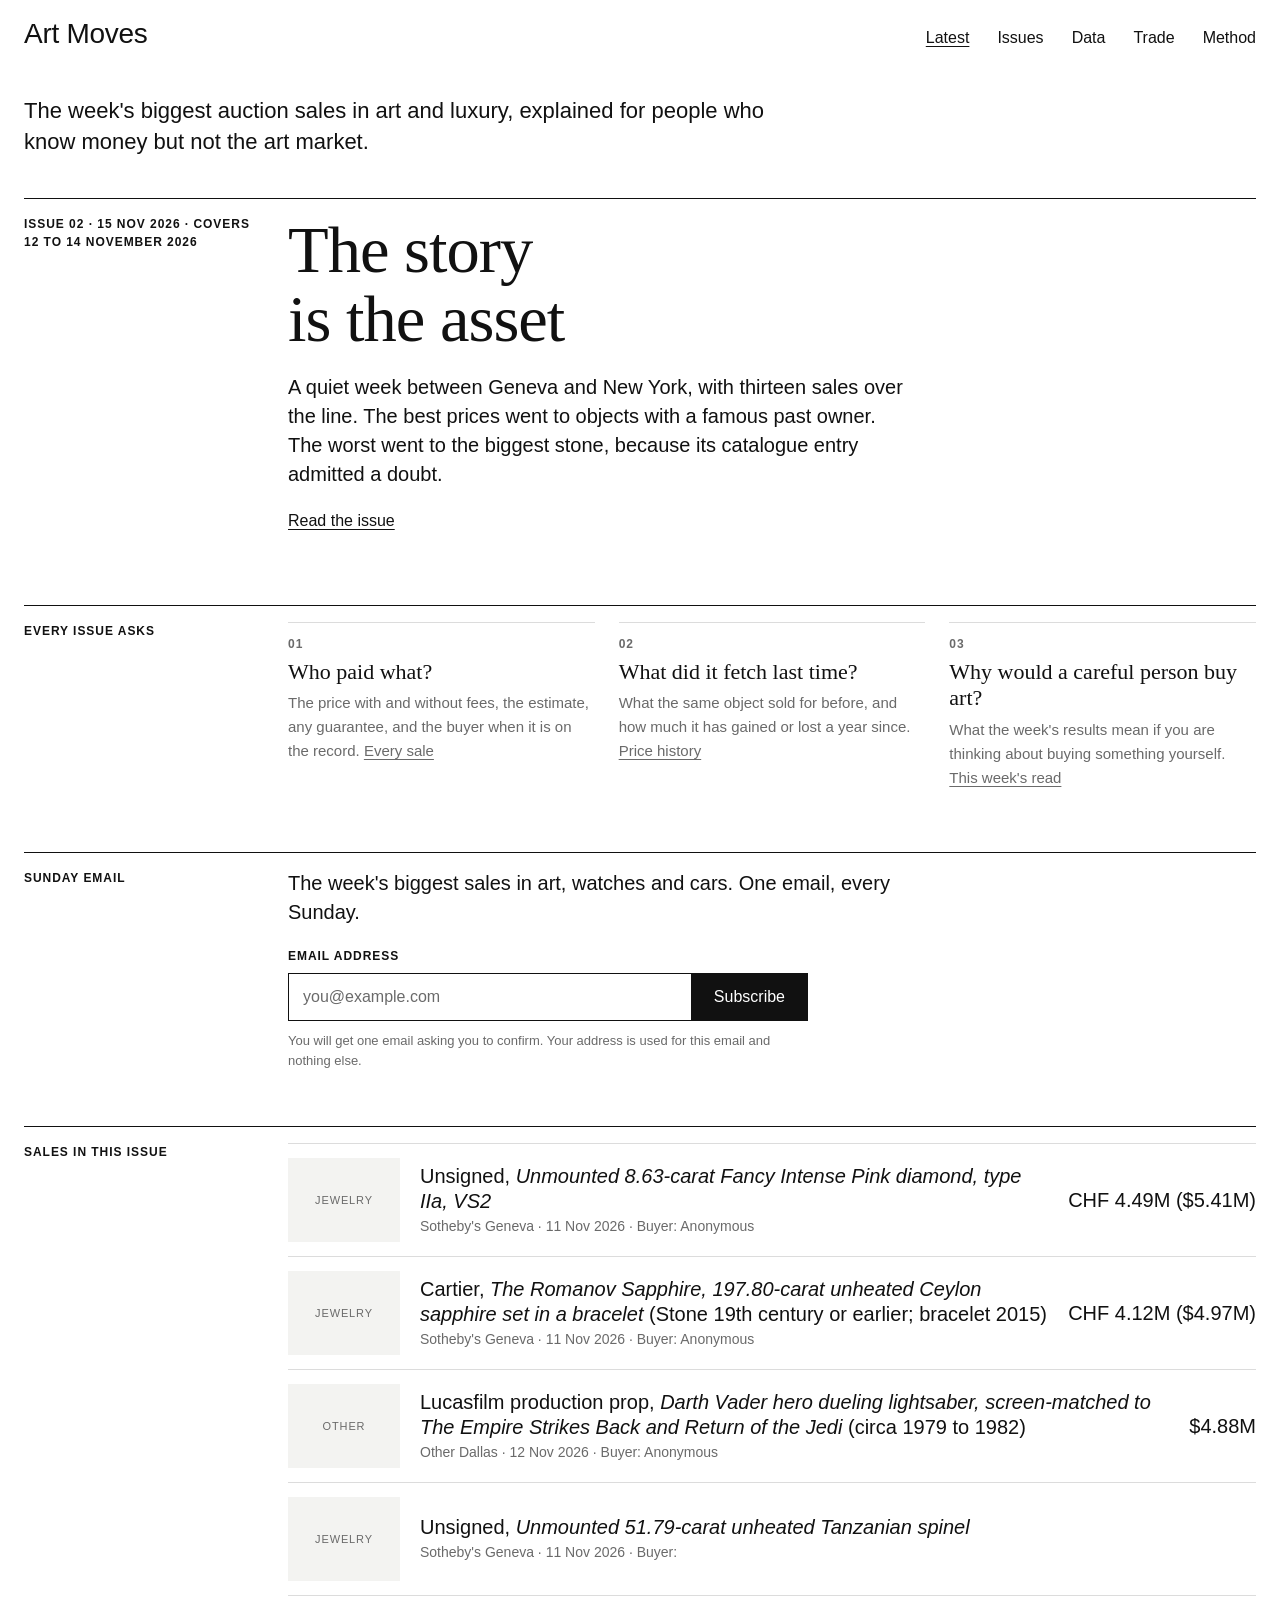
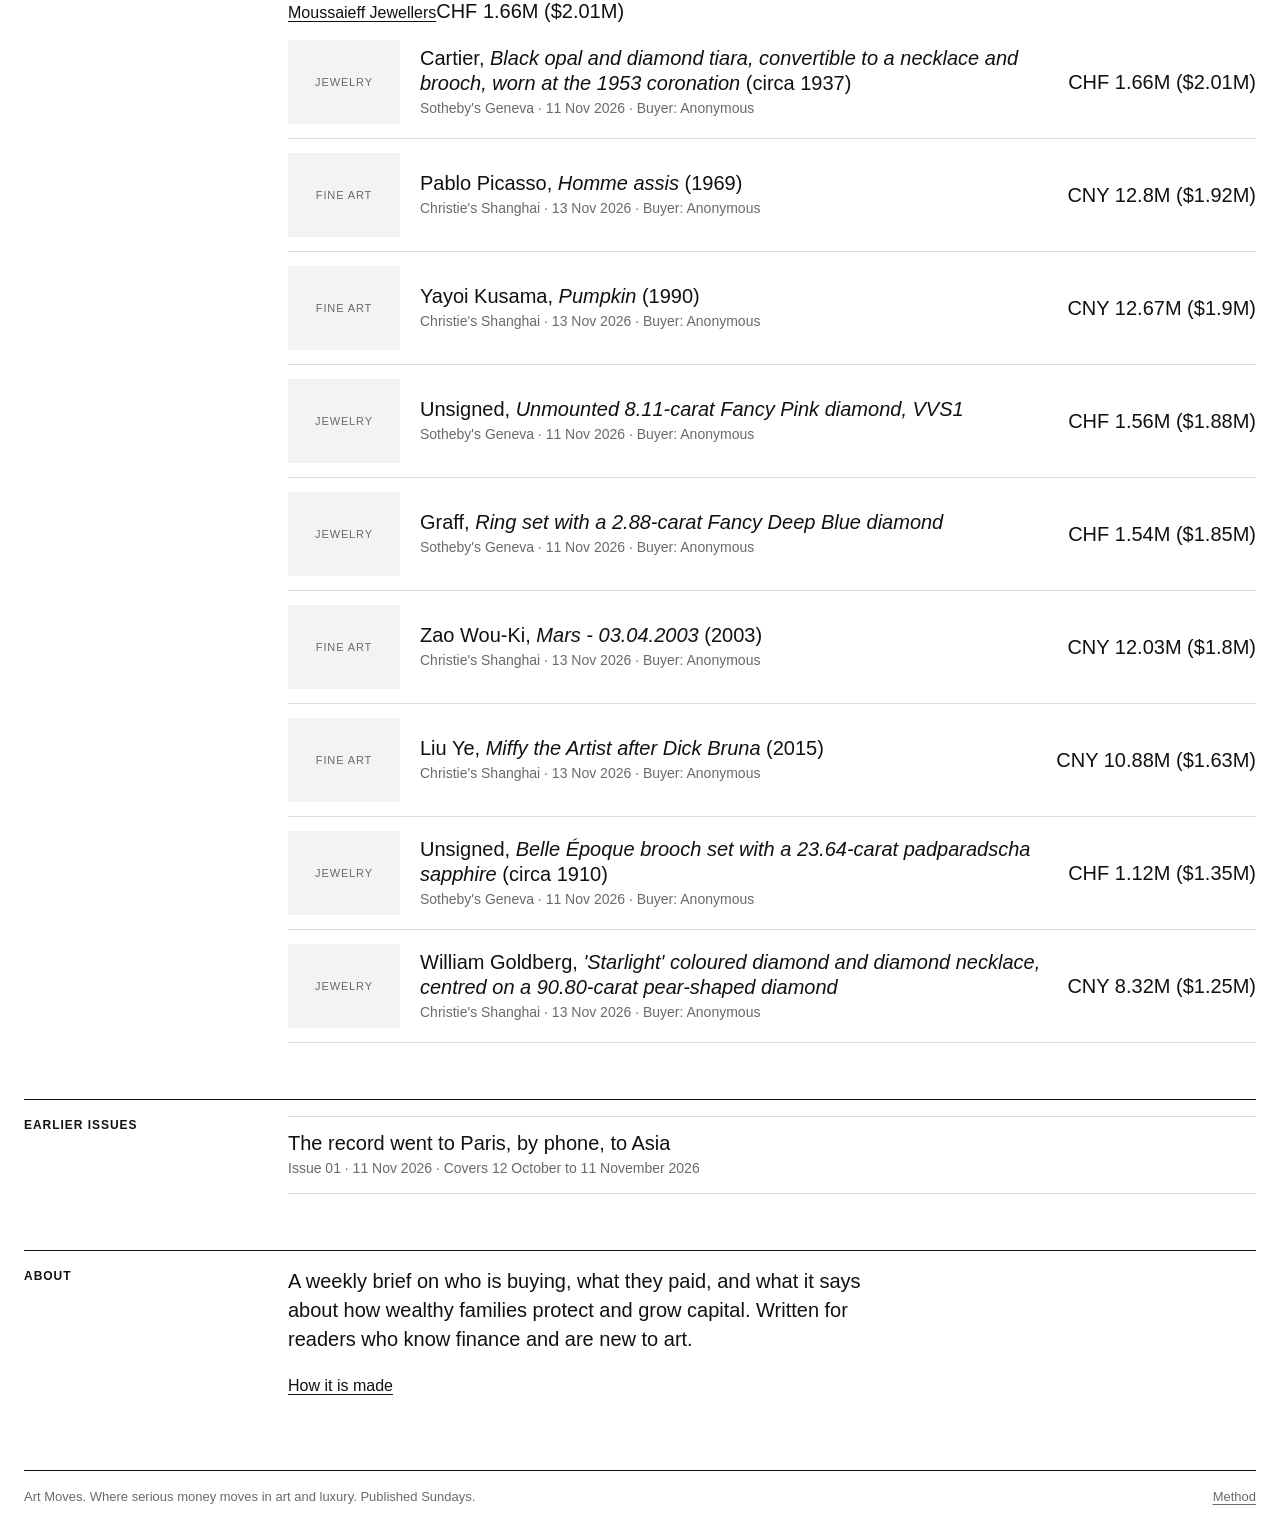
==== commit 311e0692: "Home page intro line; trim footer credit, 'free', reading time and unsubscribe copy Co-authored-by: " ====
--- a/site/index.html
+++ b/site/index.html
@@ -1,3 +1,3 @@
 <!DOCTYPE html><html lang="en"><head><meta charset="utf-8"><meta name="viewport" content="width=device-width, initial-scale=1"><title>Art Moves</title><meta name="description" content="Where serious money moves in art and luxury."><link rel="icon" href="data:,"><link rel="preconnect" href="https://api.fontshare.com"><link rel="stylesheet" href="https://api.fontshare.com/v2/css?f[]=switzer@400,500,600&display=swap"><link rel="stylesheet" href="https://api.fontshare.com/v2/css?f[]=gambetta@400,401&display=swap"><link rel="stylesheet" href="site.css"></head><body><a class="skip" href="#main">Skip to content</a><header class="top"><a class="wordmark" href="index.html">Art Moves</a><nav aria-label="Main"><a href="index.html" aria-current="page">Latest</a><a href="archive.html">Issues</a><a href="data.html">Data</a><a href="trade.html">Trade</a><a href="about.html">Method</a></nav></header><main id="main">
-<section class="lead"><p class="label">Issue 02 · 15 Nov 2026 · Covers 12 to 14 November 2026</p><div><h1 class="display"><a href="002.html">The story is the asset</a></h1><p class="standfirst">A quiet week between Geneva and New York, with thirteen sales over the line. The best prices went to objects with a famous past owner. The worst went to the biggest stone, because its catalogue entry admitted a doubt.</p><p><a class="more" href="002.html">Read the issue</a></p></div></section><section class="sec"><h2 class="label">Every issue asks</h2><div class="sec-body wide"><ol class="questions"><li><strong>Who paid what?</strong><span>The price with and without fees, the estimate, any guarantee, and the buyer when it is on the record. <a href="data.html#every-sale">Every sale</a></span></li><li><strong>What did it fetch last time?</strong><span>What the same object sold for before, and how much it has gained or lost a year since. <a href="data.html#price-history">Price history</a></span></li><li><strong>Why would a careful person buy art?</strong><span>What the week&#x27;s results mean if you are thinking about buying something yourself. <a href="002.html#market-signal">This week's read</a></span></li></ol></div></section><section class="sec" id="subscribe-home"><h2 class="label">Sunday email</h2><div class="sec-body"><p class="standfirst">The week's biggest sales in art, watches and cars, in three minutes. One email, every Sunday. Free.</p><form class="signup" action="https://buttondown.com/api/emails/embed-subscribe/art-moves" method="post" target="_blank" rel="noopener"><input type="hidden" name="embed" value="1"><label for="email-home">Email address</label><div class="signup-row"><input id="email-home" type="email" name="email" autocomplete="email" placeholder="you@example.com" required><button type="submit">Subscribe</button></div><p class="dim small">You will get one email asking you to confirm. Your address is used for this email and nothing else. Unsubscribe any time.</p></form></div></section><section class="sec"><h2 class="label">Sales in this issue</h2><div class="sec-body wide"><div class="rows"><a class="row" href="002.html#2026-11-11-sothebys-fancy-intense-pink-863"><span class="row-thumb"><span class="tile">Jewelry</span></span><span class="row-main"><span class="row-title">Unsigned, <i>Unmounted 8.63-carat Fancy Intense Pink diamond, type IIa, VS2</i></span><span class="dim">Sotheby&#x27;s Geneva · 11 Nov 2026 · Buyer: Anonymous</span></span><span class="row-price">CHF 4.49M ($5.41M)</span></a><a class="row" href="002.html#2026-11-11-sothebys-romanov-sapphire-bracelet"><span class="row-thumb"><span class="tile">Jewelry</span></span><span class="row-main"><span class="row-title">Cartier, <i>The Romanov Sapphire, 197.80-carat unheated Ceylon sapphire set in a bracelet</i> (Stone 19th century or earlier; bracelet 2015)</span><span class="dim">Sotheby&#x27;s Geneva · 11 Nov 2026 · Buyer: Anonymous</span></span><span class="row-price">CHF 4.12M ($4.97M)</span></a><a class="row" href="002.html#2026-11-12-other-darth-vader-lightsaber"><span class="row-thumb"><span class="tile">Other</span></span><span class="row-main"><span class="row-title">Lucasfilm production prop, <i>Darth Vader hero dueling lightsaber, screen-matched to The Empire Strikes Back and Return of the Jedi</i> (circa 1979 to 1982)</span><span class="dim">Other Dallas · 12 Nov 2026 · Buyer: Anonymous</span></span><span class="row-price">$4.88M</span></a><a class="row" href="002.html#2026-11-11-sothebys-tanzanian-spinel-5179"><span class="row-thumb"><span class="tile">Jewelry</span></span><span class="row-main"><span class="row-title">Unsigned, <i>Unmounted 51.79-carat unheated Tanzanian spinel</i></span><span class="dim">Sotheby&#x27;s Geneva · 11 Nov 2026 · Buyer: <a href="https://www.solitairemagazine.com/into-the-limelight/" target="_blank" rel="noopener">Moussaieff Jewellers</a></span></span><span class="row-price">CHF 1.66M ($2.01M)</span></a><a class="row" href="002.html#2026-11-11-sothebys-devonshire-cartier-opal-tiara"><span class="row-thumb"><span class="tile">Jewelry</span></span><span class="row-main"><span class="row-title">Cartier, <i>Black opal and diamond tiara, convertible to a necklace and brooch, worn at the 1953 coronation</i> (circa 1937)</span><span class="dim">Sotheby&#x27;s Geneva · 11 Nov 2026 · Buyer: Anonymous</span></span><span class="row-price">CHF 1.66M ($2.01M)</span></a><a class="row" href="002.html#2026-11-13-christies-picasso-homme-assis"><span class="row-thumb"><span class="tile">Fine art</span></span><span class="row-main"><span class="row-title">Pablo Picasso, <i>Homme assis</i> (1969)</span><span class="dim">Christie&#x27;s Shanghai · 13 Nov 2026 · Buyer: Anonymous</span></span><span class="row-price">CNY 12.8M ($1.92M)</span></a><a class="row" href="002.html#2026-11-13-christies-kusama-pumpkin"><span class="row-thumb"><span class="tile">Fine art</span></span><span class="row-main"><span class="row-title">Yayoi Kusama, <i>Pumpkin</i> (1990)</span><span class="dim">Christie&#x27;s Shanghai · 13 Nov 2026 · Buyer: Anonymous</span></span><span class="row-price">CNY 12.67M ($1.9M)</span></a><a class="row" href="002.html#2026-11-11-sothebys-fancy-pink-811"><span class="row-thumb"><span class="tile">Jewelry</span></span><span class="row-main"><span class="row-title">Unsigned, <i>Unmounted 8.11-carat Fancy Pink diamond, VVS1</i></span><span class="dim">Sotheby&#x27;s Geneva · 11 Nov 2026 · Buyer: Anonymous</span></span><span class="row-price">CHF 1.56M ($1.88M)</span></a><a class="row" href="002.html#2026-11-11-sothebys-graff-fancy-deep-blue-ring"><span class="row-thumb"><span class="tile">Jewelry</span></span><span class="row-main"><span class="row-title">Graff, <i>Ring set with a 2.88-carat Fancy Deep Blue diamond</i></span><span class="dim">Sotheby&#x27;s Geneva · 11 Nov 2026 · Buyer: Anonymous</span></span><span class="row-price">CHF 1.54M ($1.85M)</span></a><a class="row" href="002.html#2026-11-13-christies-zao-wou-ki-mars"><span class="row-thumb"><span class="tile">Fine art</span></span><span class="row-main"><span class="row-title">Zao Wou-Ki, <i>Mars - 03.04.2003</i> (2003)</span><span class="dim">Christie&#x27;s Shanghai · 13 Nov 2026 · Buyer: Anonymous</span></span><span class="row-price">CNY 12.03M ($1.8M)</span></a><a class="row" href="002.html#2026-11-13-christies-liu-ye-miffy-the-artist"><span class="row-thumb"><span class="tile">Fine art</span></span><span class="row-main"><span class="row-title">Liu Ye, <i>Miffy the Artist after Dick Bruna</i> (2015)</span><span class="dim">Christie&#x27;s Shanghai · 13 Nov 2026 · Buyer: Anonymous</span></span><span class="row-price">CNY 10.88M ($1.63M)</span></a><a class="row" href="002.html#2026-11-11-sothebys-padparadscha-brooch-swedish-royal"><span class="row-thumb"><span class="tile">Jewelry</span></span><span class="row-main"><span class="row-title">Unsigned, <i>Belle Époque brooch set with a 23.64-carat padparadscha sapphire</i> (circa 1910)</span><span class="dim">Sotheby&#x27;s Geneva · 11 Nov 2026 · Buyer: Anonymous</span></span><span class="row-price">CHF 1.12M ($1.35M)</span></a><a class="row" href="002.html#2026-11-13-christies-william-goldberg-starlight-necklace"><span class="row-thumb"><span class="tile">Jewelry</span></span><span class="row-main"><span class="row-title">William Goldberg, <i>&#x27;Starlight&#x27; coloured diamond and diamond necklace, centred on a 90.80-carat pear-shaped diamond</i></span><span class="dim">Christie&#x27;s Shanghai · 13 Nov 2026 · Buyer: Anonymous</span></span><span class="row-price">CNY 8.32M ($1.25M)</span></a></div></div></section><section class="sec"><h2 class="label">Earlier issues</h2><div class="sec-body wide"><div class="rows"><a class="row" href="001.html"><span class="row-main"><span class="row-title">The record went to Paris, by phone, to Asia</span><span class="dim">Issue 01 · 11 Nov 2026 · Covers 12 October to 11 November 2026</span></span></a></div></div></section><section class="sec"><h2 class="label">About</h2><div class="sec-body"><p class="standfirst">A free weekly brief on who is buying, what they paid, and what it says about how wealthy families protect and grow capital. Written for readers who know finance and are new to art.</p><p><a class="more" href="about.html">How it is made</a></p></div></section>
-</main><footer class="foot"><span>Art Moves. Where serious money moves in art and luxury. Published Sundays.</span><span>Researched and drafted with Perplexity Computer; edited by a human. <a href="about.html">Method</a></span></footer></body></html>
+<p class="intro">The week's biggest auction sales in art and luxury, explained for people who know money but not the art market.</p><section class="lead"><p class="label">Issue 02 · 15 Nov 2026 · Covers 12 to 14 November 2026</p><div><h1 class="display"><a href="002.html">The story is the asset</a></h1><p class="standfirst">A quiet week between Geneva and New York, with thirteen sales over the line. The best prices went to objects with a famous past owner. The worst went to the biggest stone, because its catalogue entry admitted a doubt.</p><p><a class="more" href="002.html">Read the issue</a></p></div></section><section class="sec"><h2 class="label">Every issue asks</h2><div class="sec-body wide"><ol class="questions"><li><strong>Who paid what?</strong><span>The price with and without fees, the estimate, any guarantee, and the buyer when it is on the record. <a href="data.html#every-sale">Every sale</a></span></li><li><strong>What did it fetch last time?</strong><span>What the same object sold for before, and how much it has gained or lost a year since. <a href="data.html#price-history">Price history</a></span></li><li><strong>Why would a careful person buy art?</strong><span>What the week&#x27;s results mean if you are thinking about buying something yourself. <a href="002.html#market-signal">This week's read</a></span></li></ol></div></section><section class="sec" id="subscribe-home"><h2 class="label">Sunday email</h2><div class="sec-body"><p class="standfirst">The week's biggest sales in art, watches and cars. One email, every Sunday.</p><form class="signup" action="https://buttondown.com/api/emails/embed-subscribe/art-moves" method="post" target="_blank" rel="noopener"><input type="hidden" name="embed" value="1"><label for="email-home">Email address</label><div class="signup-row"><input id="email-home" type="email" name="email" autocomplete="email" placeholder="you@example.com" required><button type="submit">Subscribe</button></div><p class="dim small">You will get one email asking you to confirm. Your address is used for this email and nothing else.</p></form></div></section><section class="sec"><h2 class="label">Sales in this issue</h2><div class="sec-body wide"><div class="rows"><a class="row" href="002.html#2026-11-11-sothebys-fancy-intense-pink-863"><span class="row-thumb"><span class="tile">Jewelry</span></span><span class="row-main"><span class="row-title">Unsigned, <i>Unmounted 8.63-carat Fancy Intense Pink diamond, type IIa, VS2</i></span><span class="dim">Sotheby&#x27;s Geneva · 11 Nov 2026 · Buyer: Anonymous</span></span><span class="row-price">CHF 4.49M ($5.41M)</span></a><a class="row" href="002.html#2026-11-11-sothebys-romanov-sapphire-bracelet"><span class="row-thumb"><span class="tile">Jewelry</span></span><span class="row-main"><span class="row-title">Cartier, <i>The Romanov Sapphire, 197.80-carat unheated Ceylon sapphire set in a bracelet</i> (Stone 19th century or earlier; bracelet 2015)</span><span class="dim">Sotheby&#x27;s Geneva · 11 Nov 2026 · Buyer: Anonymous</span></span><span class="row-price">CHF 4.12M ($4.97M)</span></a><a class="row" href="002.html#2026-11-12-other-darth-vader-lightsaber"><span class="row-thumb"><span class="tile">Other</span></span><span class="row-main"><span class="row-title">Lucasfilm production prop, <i>Darth Vader hero dueling lightsaber, screen-matched to The Empire Strikes Back and Return of the Jedi</i> (circa 1979 to 1982)</span><span class="dim">Other Dallas · 12 Nov 2026 · Buyer: Anonymous</span></span><span class="row-price">$4.88M</span></a><a class="row" href="002.html#2026-11-11-sothebys-tanzanian-spinel-5179"><span class="row-thumb"><span class="tile">Jewelry</span></span><span class="row-main"><span class="row-title">Unsigned, <i>Unmounted 51.79-carat unheated Tanzanian spinel</i></span><span class="dim">Sotheby&#x27;s Geneva · 11 Nov 2026 · Buyer: <a href="https://www.solitairemagazine.com/into-the-limelight/" target="_blank" rel="noopener">Moussaieff Jewellers</a></span></span><span class="row-price">CHF 1.66M ($2.01M)</span></a><a class="row" href="002.html#2026-11-11-sothebys-devonshire-cartier-opal-tiara"><span class="row-thumb"><span class="tile">Jewelry</span></span><span class="row-main"><span class="row-title">Cartier, <i>Black opal and diamond tiara, convertible to a necklace and brooch, worn at the 1953 coronation</i> (circa 1937)</span><span class="dim">Sotheby&#x27;s Geneva · 11 Nov 2026 · Buyer: Anonymous</span></span><span class="row-price">CHF 1.66M ($2.01M)</span></a><a class="row" href="002.html#2026-11-13-christies-picasso-homme-assis"><span class="row-thumb"><span class="tile">Fine art</span></span><span class="row-main"><span class="row-title">Pablo Picasso, <i>Homme assis</i> (1969)</span><span class="dim">Christie&#x27;s Shanghai · 13 Nov 2026 · Buyer: Anonymous</span></span><span class="row-price">CNY 12.8M ($1.92M)</span></a><a class="row" href="002.html#2026-11-13-christies-kusama-pumpkin"><span class="row-thumb"><span class="tile">Fine art</span></span><span class="row-main"><span class="row-title">Yayoi Kusama, <i>Pumpkin</i> (1990)</span><span class="dim">Christie&#x27;s Shanghai · 13 Nov 2026 · Buyer: Anonymous</span></span><span class="row-price">CNY 12.67M ($1.9M)</span></a><a class="row" href="002.html#2026-11-11-sothebys-fancy-pink-811"><span class="row-thumb"><span class="tile">Jewelry</span></span><span class="row-main"><span class="row-title">Unsigned, <i>Unmounted 8.11-carat Fancy Pink diamond, VVS1</i></span><span class="dim">Sotheby&#x27;s Geneva · 11 Nov 2026 · Buyer: Anonymous</span></span><span class="row-price">CHF 1.56M ($1.88M)</span></a><a class="row" href="002.html#2026-11-11-sothebys-graff-fancy-deep-blue-ring"><span class="row-thumb"><span class="tile">Jewelry</span></span><span class="row-main"><span class="row-title">Graff, <i>Ring set with a 2.88-carat Fancy Deep Blue diamond</i></span><span class="dim">Sotheby&#x27;s Geneva · 11 Nov 2026 · Buyer: Anonymous</span></span><span class="row-price">CHF 1.54M ($1.85M)</span></a><a class="row" href="002.html#2026-11-13-christies-zao-wou-ki-mars"><span class="row-thumb"><span class="tile">Fine art</span></span><span class="row-main"><span class="row-title">Zao Wou-Ki, <i>Mars - 03.04.2003</i> (2003)</span><span class="dim">Christie&#x27;s Shanghai · 13 Nov 2026 · Buyer: Anonymous</span></span><span class="row-price">CNY 12.03M ($1.8M)</span></a><a class="row" href="002.html#2026-11-13-christies-liu-ye-miffy-the-artist"><span class="row-thumb"><span class="tile">Fine art</span></span><span class="row-main"><span class="row-title">Liu Ye, <i>Miffy the Artist after Dick Bruna</i> (2015)</span><span class="dim">Christie&#x27;s Shanghai · 13 Nov 2026 · Buyer: Anonymous</span></span><span class="row-price">CNY 10.88M ($1.63M)</span></a><a class="row" href="002.html#2026-11-11-sothebys-padparadscha-brooch-swedish-royal"><span class="row-thumb"><span class="tile">Jewelry</span></span><span class="row-main"><span class="row-title">Unsigned, <i>Belle Époque brooch set with a 23.64-carat padparadscha sapphire</i> (circa 1910)</span><span class="dim">Sotheby&#x27;s Geneva · 11 Nov 2026 · Buyer: Anonymous</span></span><span class="row-price">CHF 1.12M ($1.35M)</span></a><a class="row" href="002.html#2026-11-13-christies-william-goldberg-starlight-necklace"><span class="row-thumb"><span class="tile">Jewelry</span></span><span class="row-main"><span class="row-title">William Goldberg, <i>&#x27;Starlight&#x27; coloured diamond and diamond necklace, centred on a 90.80-carat pear-shaped diamond</i></span><span class="dim">Christie&#x27;s Shanghai · 13 Nov 2026 · Buyer: Anonymous</span></span><span class="row-price">CNY 8.32M ($1.25M)</span></a></div></div></section><section class="sec"><h2 class="label">Earlier issues</h2><div class="sec-body wide"><div class="rows"><a class="row" href="001.html"><span class="row-main"><span class="row-title">The record went to Paris, by phone, to Asia</span><span class="dim">Issue 01 · 11 Nov 2026 · Covers 12 October to 11 November 2026</span></span></a></div></div></section><section class="sec"><h2 class="label">About</h2><div class="sec-body"><p class="standfirst">A weekly brief on who is buying, what they paid, and what it says about how wealthy families protect and grow capital. Written for readers who know finance and are new to art.</p><p><a class="more" href="about.html">How it is made</a></p></div></section>
+</main><footer class="foot"><span>Art Moves. Where serious money moves in art and luxury. Published Sundays.</span><span><a href="about.html">Method</a></span></footer></body></html>
--- a/site/site.css
+++ b/site/site.css
@@ -172,3 +172,7 @@
   .ticker-chart .axis { font-size: 20px; }
 }
 .prose-table { min-width: 0; } .prose-table td, .prose-table th { vertical-align: top; }
+
+/* Home page: one line saying what Art Moves is, above the latest issue */
+.intro { font-size: 22px; line-height: 1.4; max-width: 760px; margin: 28px 0 32px; }
+@media (max-width: 820px) { .intro { font-size: 19px; margin: 16px 0 24px; } }
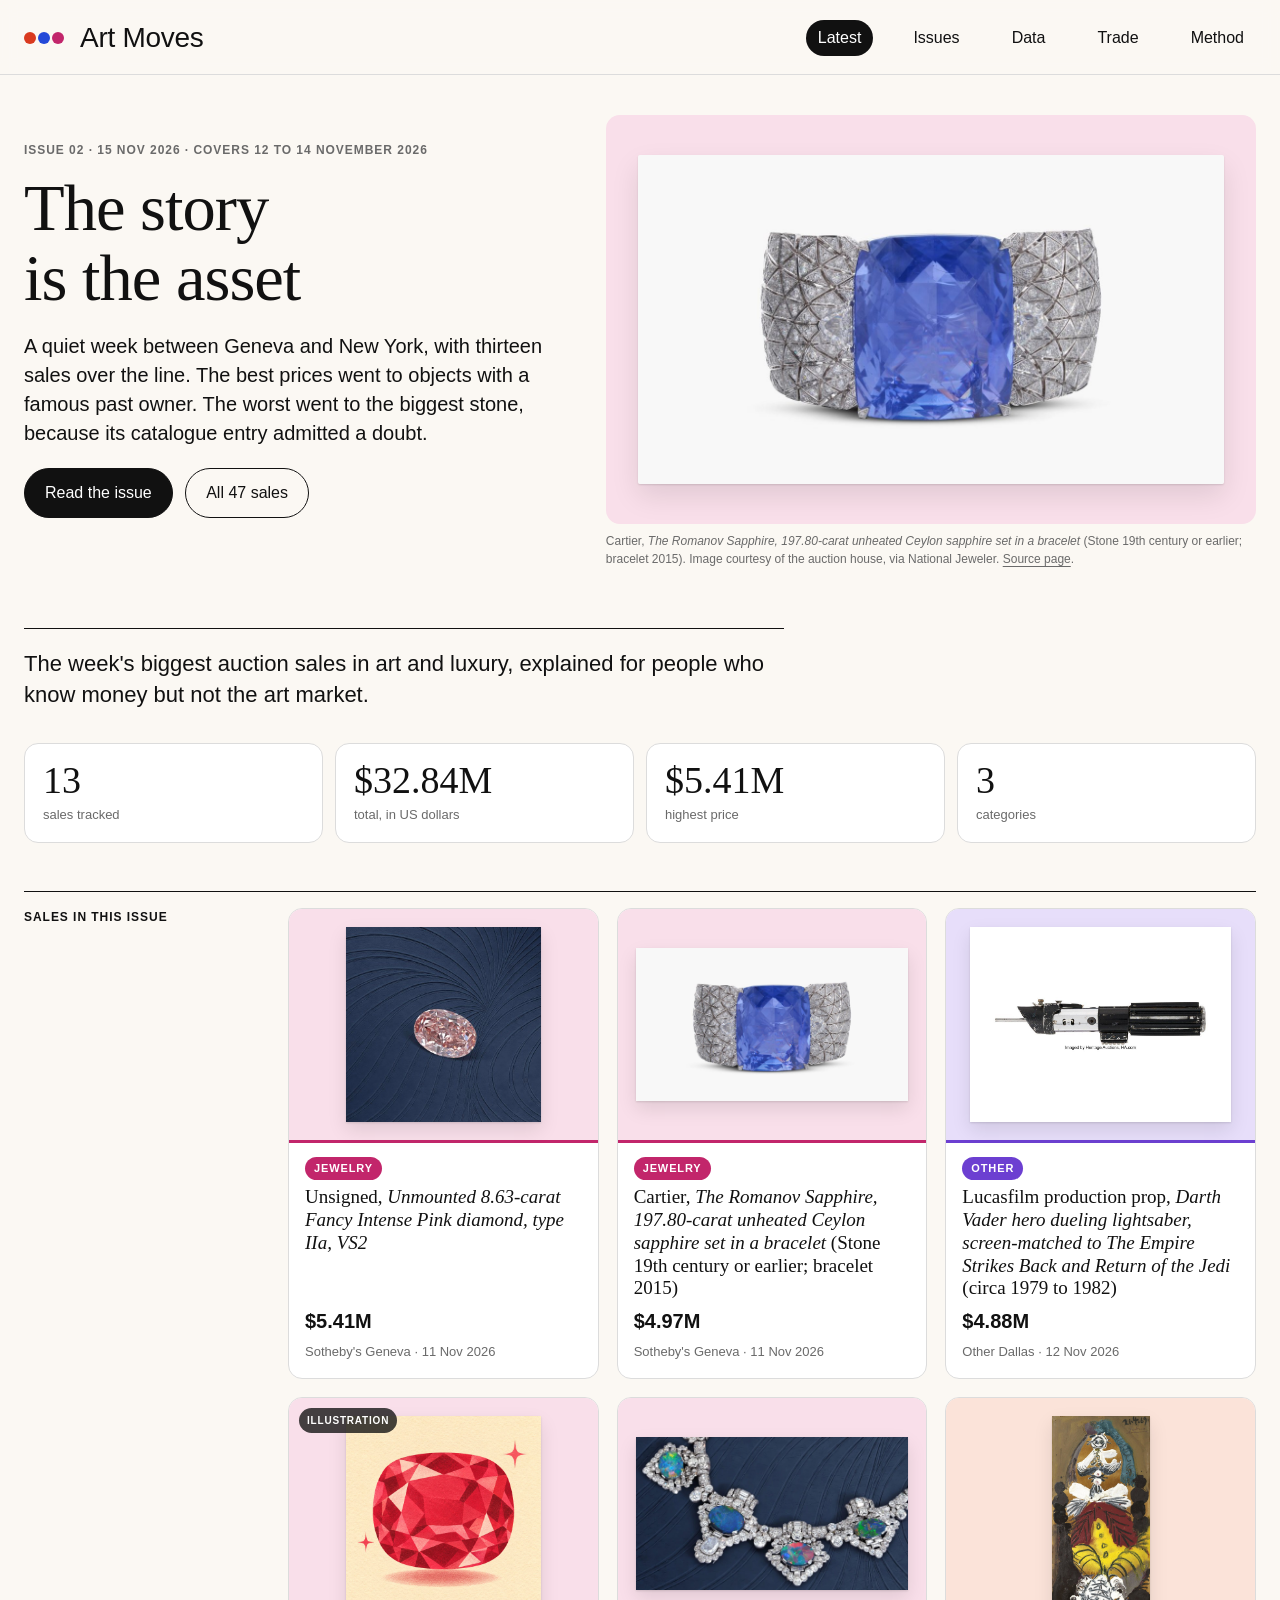
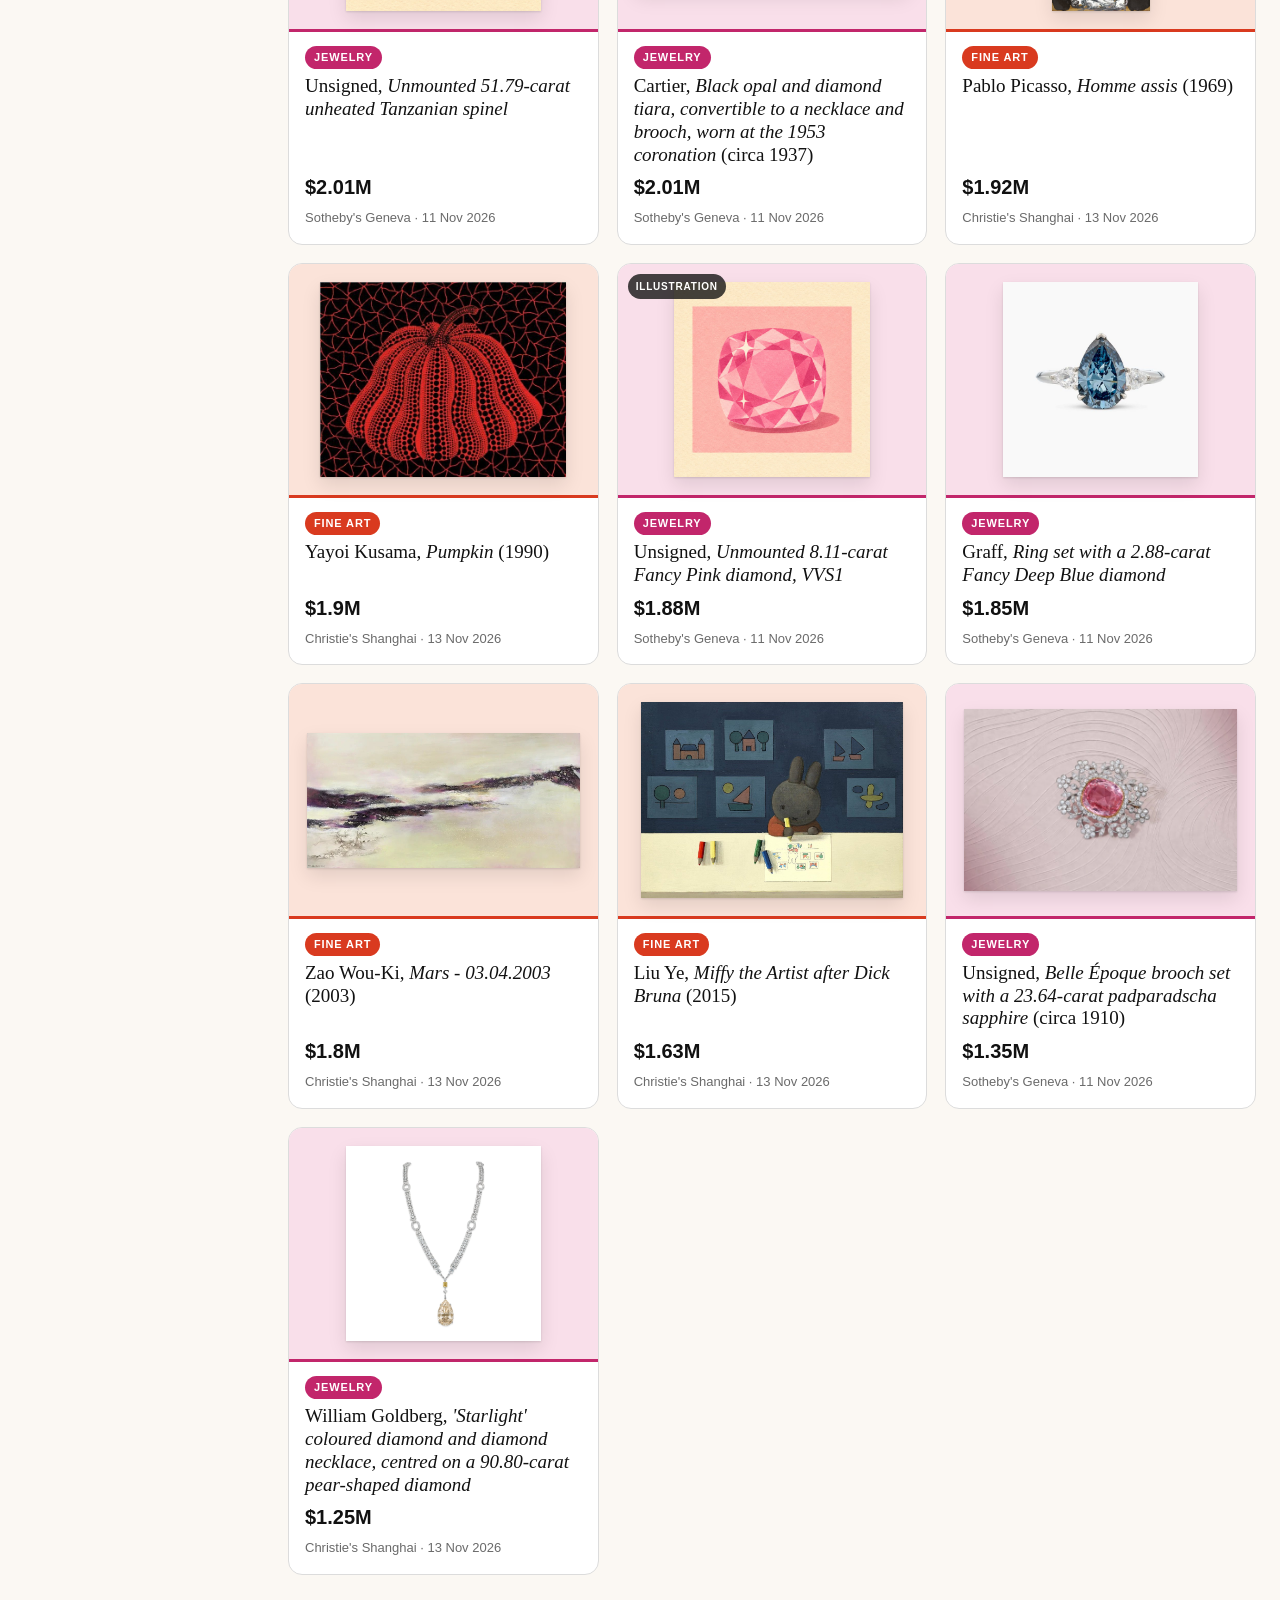
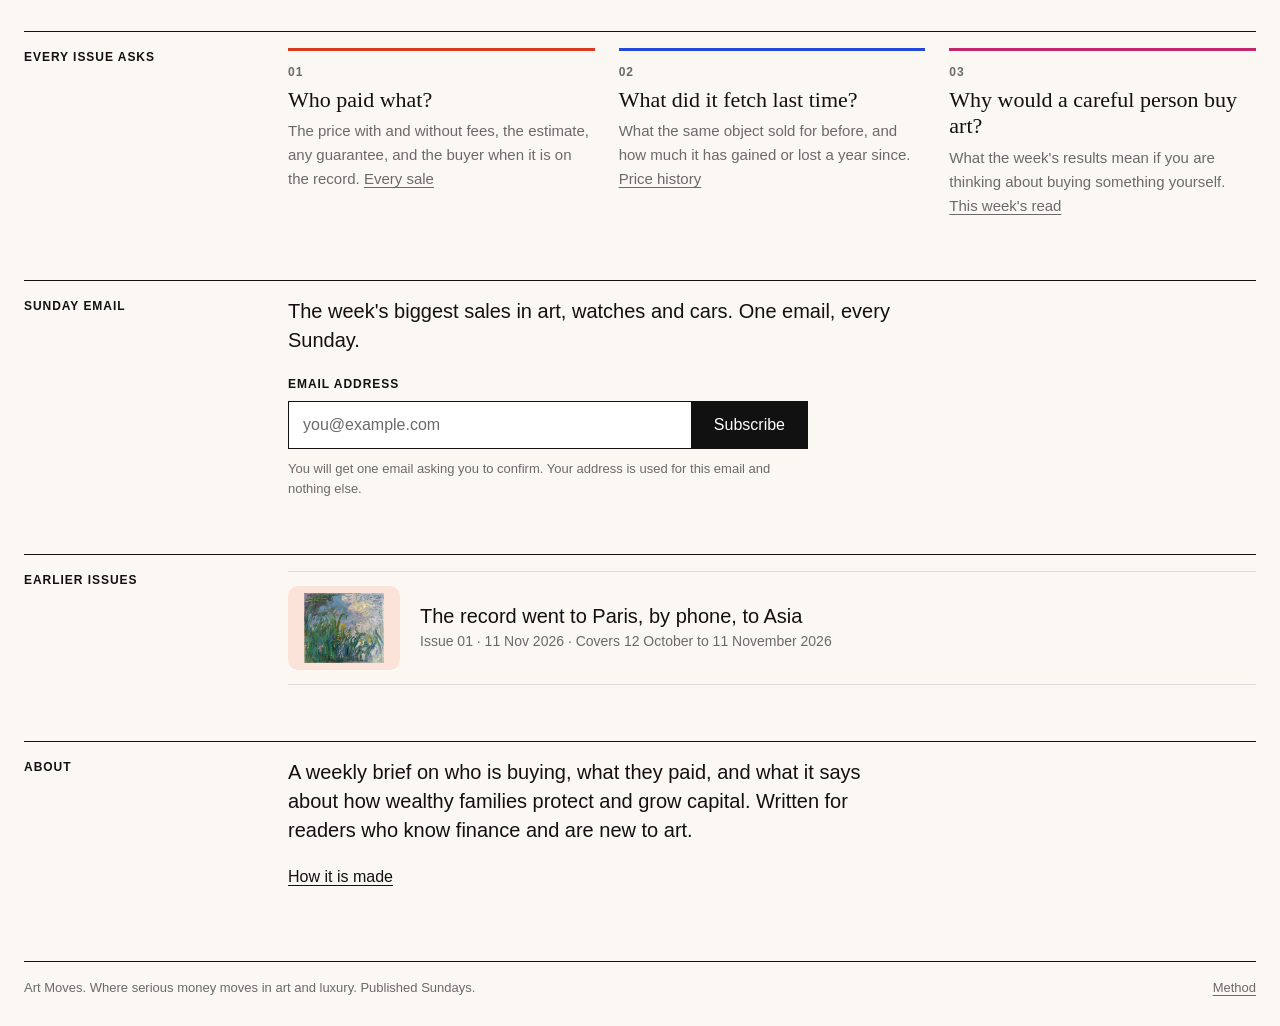
==== commit 01431c29: "Images on every sale, category colour and card layout 43 sales get a photograph of the exact lot, cr" ====
--- a/site/index.html
+++ b/site/index.html
@@ -1,3 +1,3 @@
 <!DOCTYPE html><html lang="en"><head><meta charset="utf-8"><meta name="viewport" content="width=device-width, initial-scale=1"><title>Art Moves</title><meta name="description" content="Where serious money moves in art and luxury."><link rel="icon" href="data:,"><link rel="preconnect" href="https://api.fontshare.com"><link rel="stylesheet" href="https://api.fontshare.com/v2/css?f[]=switzer@400,500,600&display=swap"><link rel="stylesheet" href="https://api.fontshare.com/v2/css?f[]=gambetta@400,401&display=swap"><link rel="stylesheet" href="site.css"></head><body><a class="skip" href="#main">Skip to content</a><header class="top"><a class="wordmark" href="index.html">Art Moves</a><nav aria-label="Main"><a href="index.html" aria-current="page">Latest</a><a href="archive.html">Issues</a><a href="data.html">Data</a><a href="trade.html">Trade</a><a href="about.html">Method</a></nav></header><main id="main">
-<p class="intro">The week's biggest auction sales in art and luxury, explained for people who know money but not the art market.</p><section class="lead"><p class="label">Issue 02 · 15 Nov 2026 · Covers 12 to 14 November 2026</p><div><h1 class="display"><a href="002.html">The story is the asset</a></h1><p class="standfirst">A quiet week between Geneva and New York, with thirteen sales over the line. The best prices went to objects with a famous past owner. The worst went to the biggest stone, because its catalogue entry admitted a doubt.</p><p><a class="more" href="002.html">Read the issue</a></p></div></section><section class="sec"><h2 class="label">Every issue asks</h2><div class="sec-body wide"><ol class="questions"><li><strong>Who paid what?</strong><span>The price with and without fees, the estimate, any guarantee, and the buyer when it is on the record. <a href="data.html#every-sale">Every sale</a></span></li><li><strong>What did it fetch last time?</strong><span>What the same object sold for before, and how much it has gained or lost a year since. <a href="data.html#price-history">Price history</a></span></li><li><strong>Why would a careful person buy art?</strong><span>What the week&#x27;s results mean if you are thinking about buying something yourself. <a href="002.html#market-signal">This week's read</a></span></li></ol></div></section><section class="sec" id="subscribe-home"><h2 class="label">Sunday email</h2><div class="sec-body"><p class="standfirst">The week's biggest sales in art, watches and cars. One email, every Sunday.</p><form class="signup" action="https://buttondown.com/api/emails/embed-subscribe/art-moves" method="post" target="_blank" rel="noopener"><input type="hidden" name="embed" value="1"><label for="email-home">Email address</label><div class="signup-row"><input id="email-home" type="email" name="email" autocomplete="email" placeholder="you@example.com" required><button type="submit">Subscribe</button></div><p class="dim small">You will get one email asking you to confirm. Your address is used for this email and nothing else.</p></form></div></section><section class="sec"><h2 class="label">Sales in this issue</h2><div class="sec-body wide"><div class="rows"><a class="row" href="002.html#2026-11-11-sothebys-fancy-intense-pink-863"><span class="row-thumb"><span class="tile">Jewelry</span></span><span class="row-main"><span class="row-title">Unsigned, <i>Unmounted 8.63-carat Fancy Intense Pink diamond, type IIa, VS2</i></span><span class="dim">Sotheby&#x27;s Geneva · 11 Nov 2026 · Buyer: Anonymous</span></span><span class="row-price">CHF 4.49M ($5.41M)</span></a><a class="row" href="002.html#2026-11-11-sothebys-romanov-sapphire-bracelet"><span class="row-thumb"><span class="tile">Jewelry</span></span><span class="row-main"><span class="row-title">Cartier, <i>The Romanov Sapphire, 197.80-carat unheated Ceylon sapphire set in a bracelet</i> (Stone 19th century or earlier; bracelet 2015)</span><span class="dim">Sotheby&#x27;s Geneva · 11 Nov 2026 · Buyer: Anonymous</span></span><span class="row-price">CHF 4.12M ($4.97M)</span></a><a class="row" href="002.html#2026-11-12-other-darth-vader-lightsaber"><span class="row-thumb"><span class="tile">Other</span></span><span class="row-main"><span class="row-title">Lucasfilm production prop, <i>Darth Vader hero dueling lightsaber, screen-matched to The Empire Strikes Back and Return of the Jedi</i> (circa 1979 to 1982)</span><span class="dim">Other Dallas · 12 Nov 2026 · Buyer: Anonymous</span></span><span class="row-price">$4.88M</span></a><a class="row" href="002.html#2026-11-11-sothebys-tanzanian-spinel-5179"><span class="row-thumb"><span class="tile">Jewelry</span></span><span class="row-main"><span class="row-title">Unsigned, <i>Unmounted 51.79-carat unheated Tanzanian spinel</i></span><span class="dim">Sotheby&#x27;s Geneva · 11 Nov 2026 · Buyer: <a href="https://www.solitairemagazine.com/into-the-limelight/" target="_blank" rel="noopener">Moussaieff Jewellers</a></span></span><span class="row-price">CHF 1.66M ($2.01M)</span></a><a class="row" href="002.html#2026-11-11-sothebys-devonshire-cartier-opal-tiara"><span class="row-thumb"><span class="tile">Jewelry</span></span><span class="row-main"><span class="row-title">Cartier, <i>Black opal and diamond tiara, convertible to a necklace and brooch, worn at the 1953 coronation</i> (circa 1937)</span><span class="dim">Sotheby&#x27;s Geneva · 11 Nov 2026 · Buyer: Anonymous</span></span><span class="row-price">CHF 1.66M ($2.01M)</span></a><a class="row" href="002.html#2026-11-13-christies-picasso-homme-assis"><span class="row-thumb"><span class="tile">Fine art</span></span><span class="row-main"><span class="row-title">Pablo Picasso, <i>Homme assis</i> (1969)</span><span class="dim">Christie&#x27;s Shanghai · 13 Nov 2026 · Buyer: Anonymous</span></span><span class="row-price">CNY 12.8M ($1.92M)</span></a><a class="row" href="002.html#2026-11-13-christies-kusama-pumpkin"><span class="row-thumb"><span class="tile">Fine art</span></span><span class="row-main"><span class="row-title">Yayoi Kusama, <i>Pumpkin</i> (1990)</span><span class="dim">Christie&#x27;s Shanghai · 13 Nov 2026 · Buyer: Anonymous</span></span><span class="row-price">CNY 12.67M ($1.9M)</span></a><a class="row" href="002.html#2026-11-11-sothebys-fancy-pink-811"><span class="row-thumb"><span class="tile">Jewelry</span></span><span class="row-main"><span class="row-title">Unsigned, <i>Unmounted 8.11-carat Fancy Pink diamond, VVS1</i></span><span class="dim">Sotheby&#x27;s Geneva · 11 Nov 2026 · Buyer: Anonymous</span></span><span class="row-price">CHF 1.56M ($1.88M)</span></a><a class="row" href="002.html#2026-11-11-sothebys-graff-fancy-deep-blue-ring"><span class="row-thumb"><span class="tile">Jewelry</span></span><span class="row-main"><span class="row-title">Graff, <i>Ring set with a 2.88-carat Fancy Deep Blue diamond</i></span><span class="dim">Sotheby&#x27;s Geneva · 11 Nov 2026 · Buyer: Anonymous</span></span><span class="row-price">CHF 1.54M ($1.85M)</span></a><a class="row" href="002.html#2026-11-13-christies-zao-wou-ki-mars"><span class="row-thumb"><span class="tile">Fine art</span></span><span class="row-main"><span class="row-title">Zao Wou-Ki, <i>Mars - 03.04.2003</i> (2003)</span><span class="dim">Christie&#x27;s Shanghai · 13 Nov 2026 · Buyer: Anonymous</span></span><span class="row-price">CNY 12.03M ($1.8M)</span></a><a class="row" href="002.html#2026-11-13-christies-liu-ye-miffy-the-artist"><span class="row-thumb"><span class="tile">Fine art</span></span><span class="row-main"><span class="row-title">Liu Ye, <i>Miffy the Artist after Dick Bruna</i> (2015)</span><span class="dim">Christie&#x27;s Shanghai · 13 Nov 2026 · Buyer: Anonymous</span></span><span class="row-price">CNY 10.88M ($1.63M)</span></a><a class="row" href="002.html#2026-11-11-sothebys-padparadscha-brooch-swedish-royal"><span class="row-thumb"><span class="tile">Jewelry</span></span><span class="row-main"><span class="row-title">Unsigned, <i>Belle Époque brooch set with a 23.64-carat padparadscha sapphire</i> (circa 1910)</span><span class="dim">Sotheby&#x27;s Geneva · 11 Nov 2026 · Buyer: Anonymous</span></span><span class="row-price">CHF 1.12M ($1.35M)</span></a><a class="row" href="002.html#2026-11-13-christies-william-goldberg-starlight-necklace"><span class="row-thumb"><span class="tile">Jewelry</span></span><span class="row-main"><span class="row-title">William Goldberg, <i>&#x27;Starlight&#x27; coloured diamond and diamond necklace, centred on a 90.80-carat pear-shaped diamond</i></span><span class="dim">Christie&#x27;s Shanghai · 13 Nov 2026 · Buyer: Anonymous</span></span><span class="row-price">CNY 8.32M ($1.25M)</span></a></div></div></section><section class="sec"><h2 class="label">Earlier issues</h2><div class="sec-body wide"><div class="rows"><a class="row" href="001.html"><span class="row-main"><span class="row-title">The record went to Paris, by phone, to Asia</span><span class="dim">Issue 01 · 11 Nov 2026 · Covers 12 October to 11 November 2026</span></span></a></div></div></section><section class="sec"><h2 class="label">About</h2><div class="sec-body"><p class="standfirst">A weekly brief on who is buying, what they paid, and what it says about how wealthy families protect and grow capital. Written for readers who know finance and are new to art.</p><p><a class="more" href="about.html">How it is made</a></p></div></section>
+<section class="home-hero"><div class="hero-text"><p class="eyebrow">Issue 02 · 15 Nov 2026 · Covers 12 to 14 November 2026</p><h1 class="display"><a href="002.html">The story is the asset</a></h1><p class="standfirst">A quiet week between Geneva and New York, with thirteen sales over the line. The best prices went to objects with a famous past owner. The worst went to the biggest stone, because its catalogue entry admitted a doubt.</p><p><a class="btn" href="002.html">Read the issue</a> <a class="btn ghost" href="data.html">All 47 sales</a></p></div><div class="hero-img"><figure class="plate hero cat-jewelry"><div class="wall"><img src="img/romanov-sapphire-bracelet.jpg" alt="Cartier, The Romanov Sapphire, 197.80-carat unheated Ceylon sapphire set in a bracelet" loading="lazy"></div><figcaption>Cartier, <i>The Romanov Sapphire, 197.80-carat unheated Ceylon sapphire set in a bracelet</i> (Stone 19th century or earlier; bracelet 2015). Image courtesy of the auction house, via National Jeweler. <a href="https://nationaljeweler.com/articles/15500-historic-romanov-sapphire-achieves-4-9m-at-sotheby-s">Source page</a>.</figcaption></figure></div></section><p class="intro">The week's biggest auction sales in art and luxury, explained for people who know money but not the art market.</p><div class="stats-strip"><div><strong>13</strong><span>sales tracked</span></div><div><strong>$32.84M</strong><span>total, in US dollars</span></div><div><strong>$5.41M</strong><span>highest price</span></div><div><strong>3</strong><span>categories</span></div></div><section class="sec"><h2 class="label">Sales in this issue</h2><div class="sec-body wide"><div class="cards"><a class="card cat-jewelry" href="002.html#2026-11-11-sothebys-fancy-intense-pink-863"><span class="card-img cat-jewelry"><img src="img/fancy-intense-pink-863.jpg" alt="" loading="lazy"></span><span class="card-body"><span class="chip cat-jewelry">Jewelry</span><span class="card-title">Unsigned, <i>Unmounted 8.63-carat Fancy Intense Pink diamond, type IIa, VS2</i></span><span class="card-price">$5.41M</span><span class="dim">Sotheby&#x27;s Geneva · 11 Nov 2026</span></span></a><a class="card cat-jewelry" href="002.html#2026-11-11-sothebys-romanov-sapphire-bracelet"><span class="card-img cat-jewelry"><img src="img/romanov-sapphire-bracelet.jpg" alt="" loading="lazy"></span><span class="card-body"><span class="chip cat-jewelry">Jewelry</span><span class="card-title">Cartier, <i>The Romanov Sapphire, 197.80-carat unheated Ceylon sapphire set in a bracelet</i> (Stone 19th century or earlier; bracelet 2015)</span><span class="card-price">$4.97M</span><span class="dim">Sotheby&#x27;s Geneva · 11 Nov 2026</span></span></a><a class="card cat-other" href="002.html#2026-11-12-other-darth-vader-lightsaber"><span class="card-img cat-other"><img src="img/darth-vader-lightsaber.jpg" alt="" loading="lazy"></span><span class="card-body"><span class="chip cat-other">Other</span><span class="card-title">Lucasfilm production prop, <i>Darth Vader hero dueling lightsaber, screen-matched to The Empire Strikes Back and Return of the Jedi</i> (circa 1979 to 1982)</span><span class="card-price">$4.88M</span><span class="dim">Other Dallas · 12 Nov 2026</span></span></a><a class="card cat-jewelry" href="002.html#2026-11-11-sothebys-tanzanian-spinel-5179"><span class="card-img cat-jewelry"><span class="badge">Illustration</span><img src="img/tanzanian-spinel-5179.jpg" alt="" loading="lazy"></span><span class="card-body"><span class="chip cat-jewelry">Jewelry</span><span class="card-title">Unsigned, <i>Unmounted 51.79-carat unheated Tanzanian spinel</i></span><span class="card-price">$2.01M</span><span class="dim">Sotheby&#x27;s Geneva · 11 Nov 2026</span></span></a><a class="card cat-jewelry" href="002.html#2026-11-11-sothebys-devonshire-cartier-opal-tiara"><span class="card-img cat-jewelry"><img src="img/devonshire-cartier-opal-tiara.jpg" alt="" loading="lazy"></span><span class="card-body"><span class="chip cat-jewelry">Jewelry</span><span class="card-title">Cartier, <i>Black opal and diamond tiara, convertible to a necklace and brooch, worn at the 1953 coronation</i> (circa 1937)</span><span class="card-price">$2.01M</span><span class="dim">Sotheby&#x27;s Geneva · 11 Nov 2026</span></span></a><a class="card cat-fine_art" href="002.html#2026-11-13-christies-picasso-homme-assis"><span class="card-img cat-fine_art"><img src="img/picasso-homme-assis.jpg" alt="" loading="lazy"></span><span class="card-body"><span class="chip cat-fine_art">Fine art</span><span class="card-title">Pablo Picasso, <i>Homme assis</i> (1969)</span><span class="card-price">$1.92M</span><span class="dim">Christie&#x27;s Shanghai · 13 Nov 2026</span></span></a><a class="card cat-fine_art" href="002.html#2026-11-13-christies-kusama-pumpkin"><span class="card-img cat-fine_art"><img src="img/kusama-pumpkin.jpg" alt="" loading="lazy"></span><span class="card-body"><span class="chip cat-fine_art">Fine art</span><span class="card-title">Yayoi Kusama, <i>Pumpkin</i> (1990)</span><span class="card-price">$1.9M</span><span class="dim">Christie&#x27;s Shanghai · 13 Nov 2026</span></span></a><a class="card cat-jewelry" href="002.html#2026-11-11-sothebys-fancy-pink-811"><span class="card-img cat-jewelry"><span class="badge">Illustration</span><img src="img/fancy-pink-811.jpg" alt="" loading="lazy"></span><span class="card-body"><span class="chip cat-jewelry">Jewelry</span><span class="card-title">Unsigned, <i>Unmounted 8.11-carat Fancy Pink diamond, VVS1</i></span><span class="card-price">$1.88M</span><span class="dim">Sotheby&#x27;s Geneva · 11 Nov 2026</span></span></a><a class="card cat-jewelry" href="002.html#2026-11-11-sothebys-graff-fancy-deep-blue-ring"><span class="card-img cat-jewelry"><img src="img/graff-fancy-deep-blue-ring.jpg" alt="" loading="lazy"></span><span class="card-body"><span class="chip cat-jewelry">Jewelry</span><span class="card-title">Graff, <i>Ring set with a 2.88-carat Fancy Deep Blue diamond</i></span><span class="card-price">$1.85M</span><span class="dim">Sotheby&#x27;s Geneva · 11 Nov 2026</span></span></a><a class="card cat-fine_art" href="002.html#2026-11-13-christies-zao-wou-ki-mars"><span class="card-img cat-fine_art"><img src="img/zao-wou-ki-mars.jpg" alt="" loading="lazy"></span><span class="card-body"><span class="chip cat-fine_art">Fine art</span><span class="card-title">Zao Wou-Ki, <i>Mars - 03.04.2003</i> (2003)</span><span class="card-price">$1.8M</span><span class="dim">Christie&#x27;s Shanghai · 13 Nov 2026</span></span></a><a class="card cat-fine_art" href="002.html#2026-11-13-christies-liu-ye-miffy-the-artist"><span class="card-img cat-fine_art"><img src="img/liu-ye-miffy-the-artist.jpg" alt="" loading="lazy"></span><span class="card-body"><span class="chip cat-fine_art">Fine art</span><span class="card-title">Liu Ye, <i>Miffy the Artist after Dick Bruna</i> (2015)</span><span class="card-price">$1.63M</span><span class="dim">Christie&#x27;s Shanghai · 13 Nov 2026</span></span></a><a class="card cat-jewelry" href="002.html#2026-11-11-sothebys-padparadscha-brooch-swedish-royal"><span class="card-img cat-jewelry"><img src="img/padparadscha-brooch-swedish-royal.jpg" alt="" loading="lazy"></span><span class="card-body"><span class="chip cat-jewelry">Jewelry</span><span class="card-title">Unsigned, <i>Belle Époque brooch set with a 23.64-carat padparadscha sapphire</i> (circa 1910)</span><span class="card-price">$1.35M</span><span class="dim">Sotheby&#x27;s Geneva · 11 Nov 2026</span></span></a><a class="card cat-jewelry" href="002.html#2026-11-13-christies-william-goldberg-starlight-necklace"><span class="card-img cat-jewelry"><img src="img/william-goldberg-starlight-necklace.jpg" alt="" loading="lazy"></span><span class="card-body"><span class="chip cat-jewelry">Jewelry</span><span class="card-title">William Goldberg, <i>&#x27;Starlight&#x27; coloured diamond and diamond necklace, centred on a 90.80-carat pear-shaped diamond</i></span><span class="card-price">$1.25M</span><span class="dim">Christie&#x27;s Shanghai · 13 Nov 2026</span></span></a></div></div></section><section class="sec"><h2 class="label">Every issue asks</h2><div class="sec-body wide"><ol class="questions"><li><strong>Who paid what?</strong><span>The price with and without fees, the estimate, any guarantee, and the buyer when it is on the record. <a href="data.html#every-sale">Every sale</a></span></li><li><strong>What did it fetch last time?</strong><span>What the same object sold for before, and how much it has gained or lost a year since. <a href="data.html#price-history">Price history</a></span></li><li><strong>Why would a careful person buy art?</strong><span>What the week&#x27;s results mean if you are thinking about buying something yourself. <a href="002.html#market-signal">This week's read</a></span></li></ol></div></section><section class="sec" id="subscribe-home"><h2 class="label">Sunday email</h2><div class="sec-body"><p class="standfirst">The week's biggest sales in art, watches and cars. One email, every Sunday.</p><form class="signup" action="https://buttondown.com/api/emails/embed-subscribe/art-moves" method="post" target="_blank" rel="noopener"><input type="hidden" name="embed" value="1"><label for="email-home">Email address</label><div class="signup-row"><input id="email-home" type="email" name="email" autocomplete="email" placeholder="you@example.com" required><button type="submit">Subscribe</button></div><p class="dim small">You will get one email asking you to confirm. Your address is used for this email and nothing else.</p></form></div></section><section class="sec"><h2 class="label">Earlier issues</h2><div class="sec-body wide"><div class="rows"><a class="row" href="001.html"><span class="row-thumb cat-fine_art"><img src="img/monet-iris.jpg" alt="" loading="lazy"></span><span class="row-main"><span class="row-title">The record went to Paris, by phone, to Asia</span><span class="dim">Issue 01 · 11 Nov 2026 · Covers 12 October to 11 November 2026</span></span></a></div></div></section><section class="sec"><h2 class="label">About</h2><div class="sec-body"><p class="standfirst">A weekly brief on who is buying, what they paid, and what it says about how wealthy families protect and grow capital. Written for readers who know finance and are new to art.</p><p><a class="more" href="about.html">How it is made</a></p></div></section>
 </main><footer class="foot"><span>Art Moves. Where serious money moves in art and luxury. Published Sundays.</span><span><a href="about.html">Method</a></span></footer></body></html>
--- a/site/site.css
+++ b/site/site.css
@@ -1,12 +1,16 @@
-/* Art Moves. White walls, black type, the work at full size.
-   Switzer for interface and data, Gambetta for headlines. No accent colour:
-   the only colour on a page comes from the art. */
+/* Art Moves. Warm paper, black type, the work at full size.
+   Switzer for interface and data, Gambetta for headlines.
+   One accent colour per category (fine art, watches, jewelry, cars, design, other),
+   used for chips, image walls and card edges so a reader can scan by type. */
 
 :root {
   --ink: #111;
   --dim: #6a6a6a;
   --line: #dcdcdc;
-  --wall: #f3f3f1;
+  --wall: #f1ece3;
+  --paper: #fbf8f3;
+  --c: #111; --tint: #f1ece3;
+  --radius: 14px;
   --sans: "Switzer", "Helvetica Neue", Arial, sans-serif;
   --serif: "Gambetta", "Iowan Old Style", Georgia, serif;
   --gutter: 24px;
@@ -15,7 +19,7 @@
 
 * { box-sizing: border-box; }
 html { -webkit-text-size-adjust: 100%; }
-body { margin: 0; background: #fff; color: var(--ink); font-family: var(--sans); font-size: 16px; line-height: 1.5; -webkit-font-smoothing: antialiased; }
+body { margin: 0; background: var(--paper); color: var(--ink); font-family: var(--sans); font-size: 16px; line-height: 1.5; -webkit-font-smoothing: antialiased; }
 a { color: inherit; text-underline-offset: 3px; text-decoration-thickness: 1px; }
 a:hover { text-decoration-thickness: 2px; }
 a:focus-visible, th:focus-visible { outline: 2px solid var(--ink); outline-offset: 3px; }
@@ -176,3 +180,88 @@
 /* Home page: one line saying what Art Moves is, above the latest issue */
 .intro { font-size: 22px; line-height: 1.4; max-width: 760px; margin: 28px 0 32px; }
 @media (max-width: 820px) { .intro { font-size: 19px; margin: 16px 0 24px; } }
+
+/* ---------- Colour and images (Session 16) ---------- */
+.cat-fine_art { --c: #d93a1f; --tint: #fbe3d9; }
+.cat-watches  { --c: #2449d8; --tint: #dfe6fb; }
+.cat-jewelry  { --c: #c2266b; --tint: #f9dfea; }
+.cat-cars     { --c: #0b7f57; --tint: #d8f0e5; }
+.cat-design   { --c: #a86f00; --tint: #f8ebcc; }
+.cat-fashion  { --c: #6c3fd1; --tint: #e7defa; }
+.cat-other    { --c: #6c3fd1; --tint: #e7defa; }
+
+.top { position: sticky; top: 0; z-index: 5; background: rgba(251,248,243,.92); backdrop-filter: blur(8px); -webkit-backdrop-filter: blur(8px); border-bottom: 1px solid var(--line); align-items: center; }
+.wordmark::before { content: ""; display: inline-block; width: 12px; height: 12px; border-radius: 50%; background: #d93a1f; box-shadow: 14px 0 0 #2449d8, 28px 0 0 #c2266b; margin-right: 44px; vertical-align: 3px; }
+.top nav a { padding: 6px 12px; border-radius: 999px; }
+.top nav a:hover { background: var(--wall); text-decoration: none; }
+.top nav a[aria-current="page"] { background: var(--ink); color: #fff; text-decoration: none; }
+
+.chip { display: inline-block; font-size: 11px; font-weight: 600; letter-spacing: 0.08em; text-transform: uppercase; line-height: 1; padding: 6px 9px; border-radius: 999px; background: var(--c); color: #fff; vertical-align: middle; }
+.kicker .chip { margin-right: 6px; }
+.badge { position: absolute; top: 10px; left: 10px; z-index: 1; font-size: 10px; font-weight: 600; letter-spacing: 0.08em; text-transform: uppercase; padding: 5px 8px; border-radius: 999px; background: rgba(17,17,17,.78); color: #fff; }
+
+/* Plates sit on their category tint. */
+.plate .wall { position: relative; background: var(--tint); border-radius: var(--radius); }
+.plate img { border-radius: 2px; }
+
+/* Home hero: headline left, lead image right. */
+.home-hero { display: grid; grid-template-columns: minmax(0, 5fr) minmax(0, 6fr); gap: 40px; align-items: center; padding: 40px 0 32px; }
+.home-hero .display { max-width: 14ch; }
+.eyebrow { font-size: 12px; font-weight: 600; letter-spacing: 0.08em; text-transform: uppercase; color: var(--dim); margin: 0 0 14px; }
+.hero-img { display: block; text-decoration: none; }
+.hero-img .plate.hero .wall { padding: 40px 32px; }
+.plate.hero .wall { padding: 48px 24px; }
+.plate.hero img { max-height: min(56vh, 560px); }
+.btn { display: inline-block; font-weight: 500; text-decoration: none; padding: 12px 20px; border-radius: 999px; background: var(--ink); color: #fff; border: 1px solid var(--ink); margin: 0 8px 8px 0; }
+.btn:hover { background: #d93a1f; border-color: #d93a1f; }
+.btn.ghost { background: transparent; color: var(--ink); }
+.btn.ghost:hover { background: var(--ink); color: #fff; }
+.intro { border-top: 1px solid var(--ink); padding-top: 20px; }
+
+/* Four numbers for the issue. */
+.stats-strip { display: grid; grid-template-columns: repeat(4, minmax(0, 1fr)); gap: 12px; margin: 0 0 48px; }
+.stats-strip div { background: #fff; border: 1px solid var(--line); border-radius: var(--radius); padding: 16px 18px; }
+.stats-strip strong { display: block; font-family: var(--serif); font-weight: 400; font-size: clamp(26px, 3vw, 38px); line-height: 1.1; font-variant-numeric: tabular-nums; }
+.stats-strip span { font-size: 13px; color: var(--dim); }
+
+/* Sale cards. */
+.cards { display: grid; grid-template-columns: repeat(auto-fill, minmax(230px, 1fr)); gap: 18px; }
+.card { display: flex; flex-direction: column; background: #fff; border: 1px solid var(--line); border-radius: var(--radius); overflow: hidden; text-decoration: none; transition: transform .2s ease, box-shadow .2s ease; }
+.card:hover { transform: translateY(-3px); box-shadow: 0 10px 28px rgba(0,0,0,.10); }
+.card-img { position: relative; display: flex; align-items: center; justify-content: center; aspect-ratio: 4 / 3; background: var(--tint); padding: 18px; }
+.card-img img { position: absolute; inset: 0; margin: auto; max-width: calc(100% - 36px); max-height: calc(100% - 36px); box-shadow: 0 1px 2px rgba(0,0,0,.12), 0 8px 18px rgba(0,0,0,.10); }
+.card-body { display: flex; flex-direction: column; gap: 6px; padding: 14px 16px 16px; border-top: 3px solid var(--c); font-size: 13px; flex: 1; }
+.card-body .chip { align-self: flex-start; }
+.card-title { font-family: var(--serif); font-size: 19px; line-height: 1.2; }
+.card:hover .card-title { text-decoration: underline; }
+.card-price { font-size: 20px; font-weight: 600; font-variant-numeric: tabular-nums; margin-top: auto; }
+
+/* Thumbnails in lists and tables. */
+.row-thumb { position: relative; background: var(--tint); border-radius: 10px; }
+.row-thumb .badge, .thumb .badge { display: none; }
+.thumb { display: inline-flex; flex: none; align-items: center; justify-content: center; background: var(--tint); border-radius: 8px; overflow: hidden; }
+.thumb.sm { width: 56px; height: 56px; }
+.thumb img { max-width: 86%; max-height: 86%; }
+.lotcell { display: flex; gap: 12px; align-items: flex-start; min-width: 240px; }
+.lotcell .chip { margin-top: 4px; font-size: 10px; padding: 4px 7px; }
+.index tbody tr:hover { background: #fff; }
+
+.signup button:hover { background: #d93a1f; border-color: #d93a1f; color: #fff; }
+.questions li { border-top: 3px solid var(--ink); }
+.questions li:nth-child(1) { border-top-color: #d93a1f; }
+.questions li:nth-child(2) { border-top-color: #2449d8; }
+.questions li:nth-child(3) { border-top-color: #c2266b; }
+.ticker-chart .pt.now, .ticker-chart .pt:hover, .ticker-chart .pt:focus { fill: #d93a1f; stroke: #d93a1f; }
+
+@media (max-width: 820px) {
+  .home-hero { grid-template-columns: minmax(0, 1fr); gap: 20px; padding: 20px 0 24px; }
+  .stats-strip { grid-template-columns: repeat(2, minmax(0, 1fr)); margin-bottom: 32px; }
+  .cards { grid-template-columns: repeat(2, minmax(0, 1fr)); gap: 12px; }
+  .card-img img { max-width: calc(100% - 20px); max-height: calc(100% - 20px); }
+  .card-body { padding: 10px 12px 12px; }
+  .card-title { font-size: 16px; }
+  .card-price { font-size: 16px; }
+  .top nav { gap: 2px; font-size: 14px; }
+  .top nav a { padding: 5px 9px; }
+  .wordmark::before { width: 9px; height: 9px; box-shadow: 11px 0 0 #2449d8, 22px 0 0 #c2266b; margin-right: 34px; vertical-align: 2px; }
+}
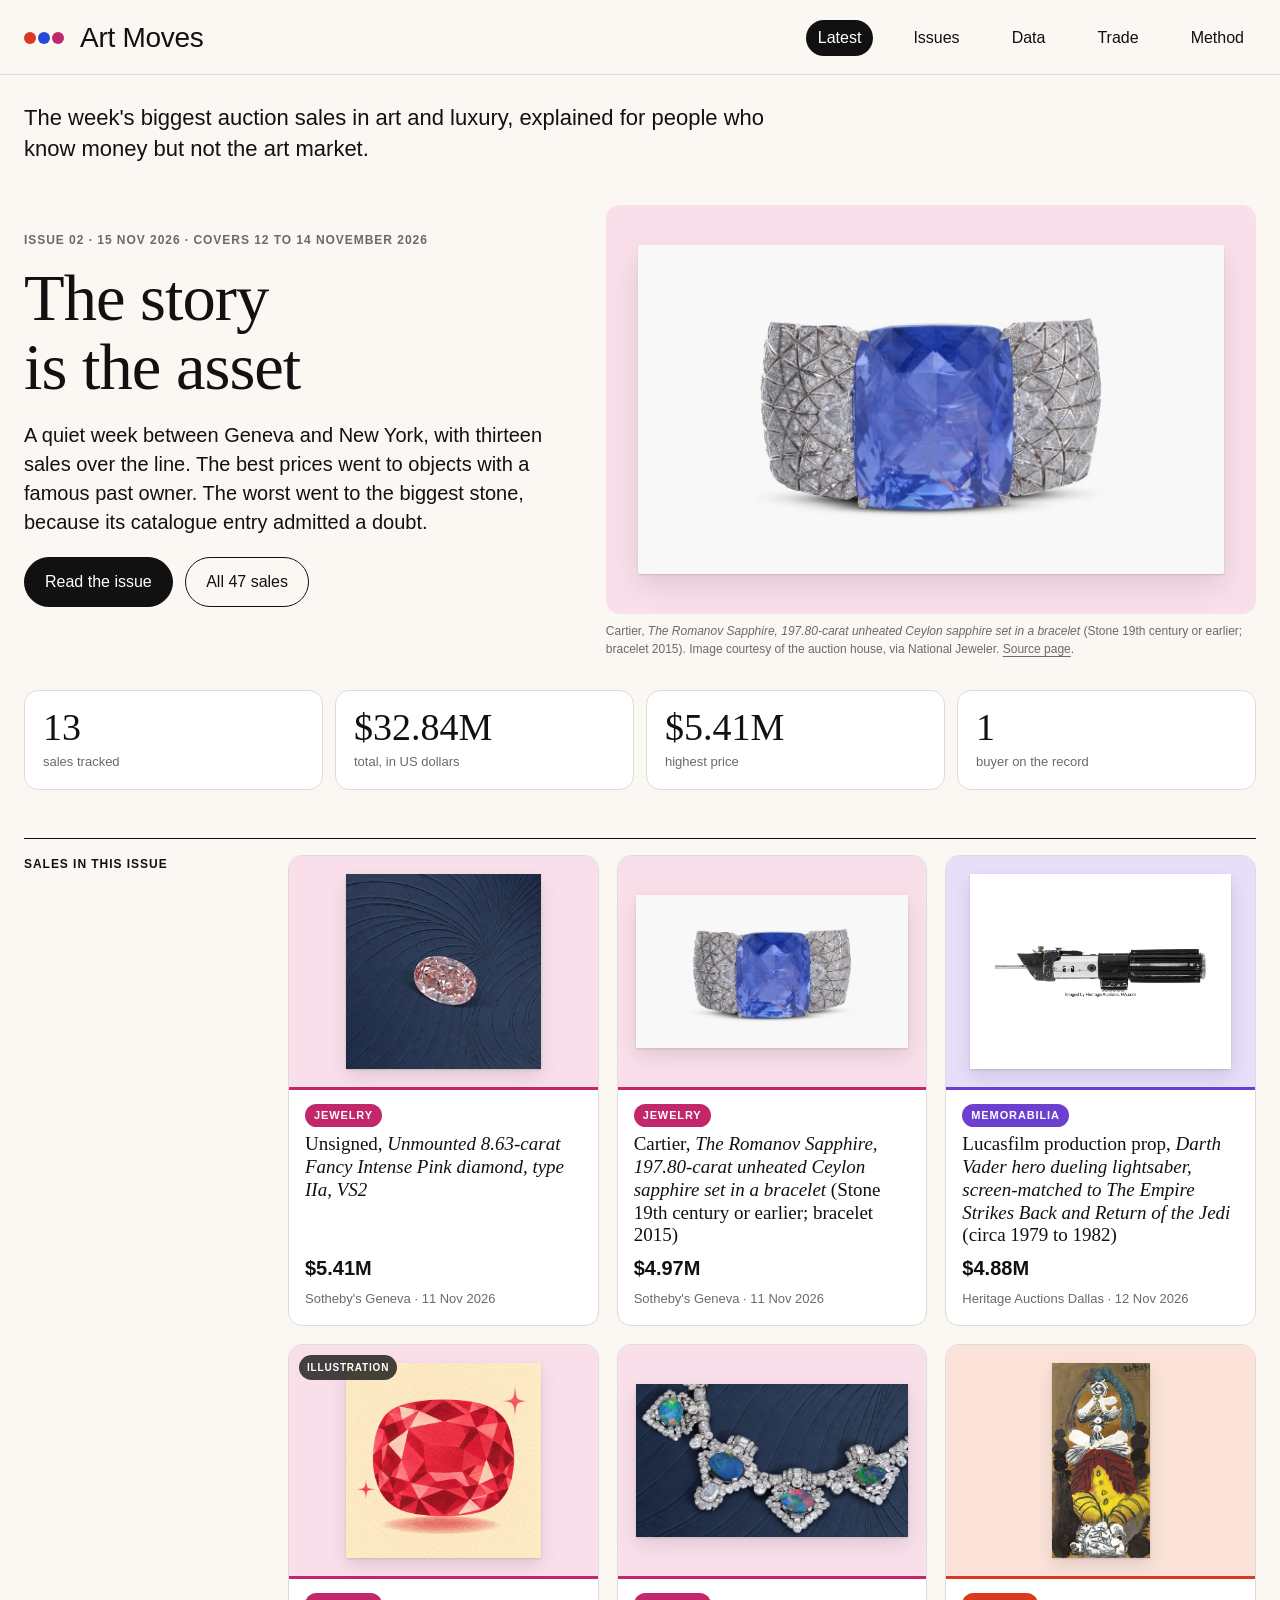
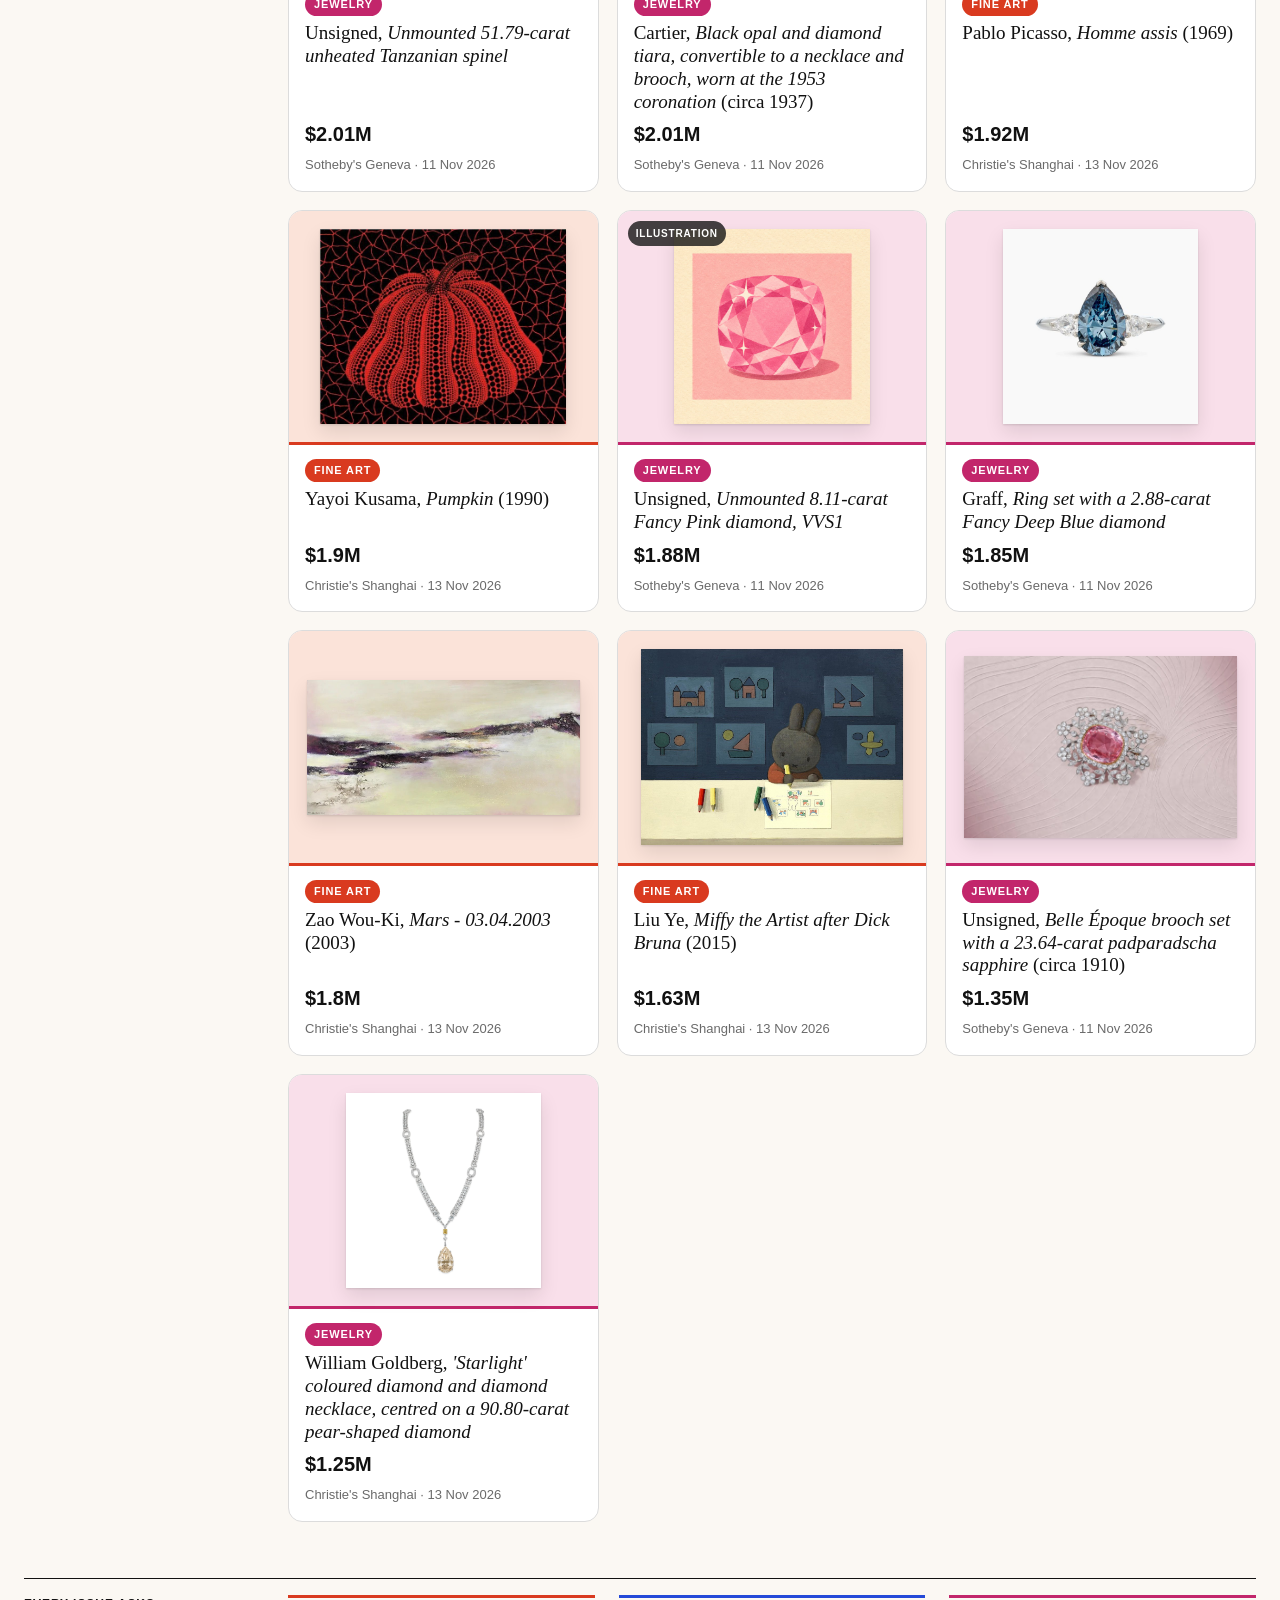
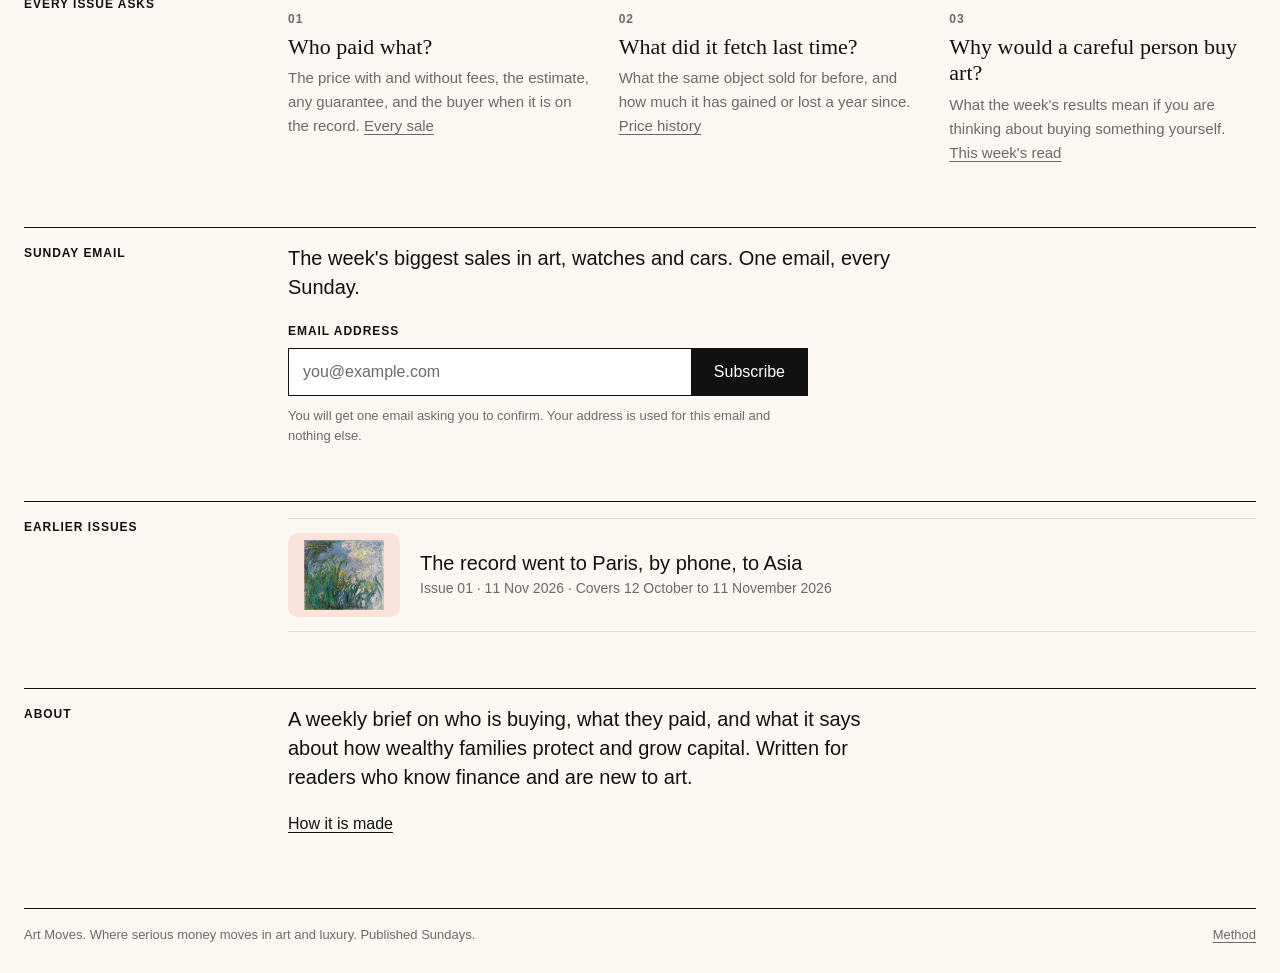
==== commit dc7c272a: "Link previews, icon, intro back on top, named houses, phone cards, 404 page Co-authored-by: Perplexi" ====
--- a/site/index.html
+++ b/site/index.html
@@ -1,3 +1,3 @@
-<!DOCTYPE html><html lang="en"><head><meta charset="utf-8"><meta name="viewport" content="width=device-width, initial-scale=1"><title>Art Moves</title><meta name="description" content="Where serious money moves in art and luxury."><link rel="icon" href="data:,"><link rel="preconnect" href="https://api.fontshare.com"><link rel="stylesheet" href="https://api.fontshare.com/v2/css?f[]=switzer@400,500,600&display=swap"><link rel="stylesheet" href="https://api.fontshare.com/v2/css?f[]=gambetta@400,401&display=swap"><link rel="stylesheet" href="site.css"></head><body><a class="skip" href="#main">Skip to content</a><header class="top"><a class="wordmark" href="index.html">Art Moves</a><nav aria-label="Main"><a href="index.html" aria-current="page">Latest</a><a href="archive.html">Issues</a><a href="data.html">Data</a><a href="trade.html">Trade</a><a href="about.html">Method</a></nav></header><main id="main">
-<section class="home-hero"><div class="hero-text"><p class="eyebrow">Issue 02 · 15 Nov 2026 · Covers 12 to 14 November 2026</p><h1 class="display"><a href="002.html">The story is the asset</a></h1><p class="standfirst">A quiet week between Geneva and New York, with thirteen sales over the line. The best prices went to objects with a famous past owner. The worst went to the biggest stone, because its catalogue entry admitted a doubt.</p><p><a class="btn" href="002.html">Read the issue</a> <a class="btn ghost" href="data.html">All 47 sales</a></p></div><div class="hero-img"><figure class="plate hero cat-jewelry"><div class="wall"><img src="img/romanov-sapphire-bracelet.jpg" alt="Cartier, The Romanov Sapphire, 197.80-carat unheated Ceylon sapphire set in a bracelet" loading="lazy"></div><figcaption>Cartier, <i>The Romanov Sapphire, 197.80-carat unheated Ceylon sapphire set in a bracelet</i> (Stone 19th century or earlier; bracelet 2015). Image courtesy of the auction house, via National Jeweler. <a href="https://nationaljeweler.com/articles/15500-historic-romanov-sapphire-achieves-4-9m-at-sotheby-s">Source page</a>.</figcaption></figure></div></section><p class="intro">The week's biggest auction sales in art and luxury, explained for people who know money but not the art market.</p><div class="stats-strip"><div><strong>13</strong><span>sales tracked</span></div><div><strong>$32.84M</strong><span>total, in US dollars</span></div><div><strong>$5.41M</strong><span>highest price</span></div><div><strong>3</strong><span>categories</span></div></div><section class="sec"><h2 class="label">Sales in this issue</h2><div class="sec-body wide"><div class="cards"><a class="card cat-jewelry" href="002.html#2026-11-11-sothebys-fancy-intense-pink-863"><span class="card-img cat-jewelry"><img src="img/fancy-intense-pink-863.jpg" alt="" loading="lazy"></span><span class="card-body"><span class="chip cat-jewelry">Jewelry</span><span class="card-title">Unsigned, <i>Unmounted 8.63-carat Fancy Intense Pink diamond, type IIa, VS2</i></span><span class="card-price">$5.41M</span><span class="dim">Sotheby&#x27;s Geneva · 11 Nov 2026</span></span></a><a class="card cat-jewelry" href="002.html#2026-11-11-sothebys-romanov-sapphire-bracelet"><span class="card-img cat-jewelry"><img src="img/romanov-sapphire-bracelet.jpg" alt="" loading="lazy"></span><span class="card-body"><span class="chip cat-jewelry">Jewelry</span><span class="card-title">Cartier, <i>The Romanov Sapphire, 197.80-carat unheated Ceylon sapphire set in a bracelet</i> (Stone 19th century or earlier; bracelet 2015)</span><span class="card-price">$4.97M</span><span class="dim">Sotheby&#x27;s Geneva · 11 Nov 2026</span></span></a><a class="card cat-other" href="002.html#2026-11-12-other-darth-vader-lightsaber"><span class="card-img cat-other"><img src="img/darth-vader-lightsaber.jpg" alt="" loading="lazy"></span><span class="card-body"><span class="chip cat-other">Other</span><span class="card-title">Lucasfilm production prop, <i>Darth Vader hero dueling lightsaber, screen-matched to The Empire Strikes Back and Return of the Jedi</i> (circa 1979 to 1982)</span><span class="card-price">$4.88M</span><span class="dim">Other Dallas · 12 Nov 2026</span></span></a><a class="card cat-jewelry" href="002.html#2026-11-11-sothebys-tanzanian-spinel-5179"><span class="card-img cat-jewelry"><span class="badge">Illustration</span><img src="img/tanzanian-spinel-5179.jpg" alt="" loading="lazy"></span><span class="card-body"><span class="chip cat-jewelry">Jewelry</span><span class="card-title">Unsigned, <i>Unmounted 51.79-carat unheated Tanzanian spinel</i></span><span class="card-price">$2.01M</span><span class="dim">Sotheby&#x27;s Geneva · 11 Nov 2026</span></span></a><a class="card cat-jewelry" href="002.html#2026-11-11-sothebys-devonshire-cartier-opal-tiara"><span class="card-img cat-jewelry"><img src="img/devonshire-cartier-opal-tiara.jpg" alt="" loading="lazy"></span><span class="card-body"><span class="chip cat-jewelry">Jewelry</span><span class="card-title">Cartier, <i>Black opal and diamond tiara, convertible to a necklace and brooch, worn at the 1953 coronation</i> (circa 1937)</span><span class="card-price">$2.01M</span><span class="dim">Sotheby&#x27;s Geneva · 11 Nov 2026</span></span></a><a class="card cat-fine_art" href="002.html#2026-11-13-christies-picasso-homme-assis"><span class="card-img cat-fine_art"><img src="img/picasso-homme-assis.jpg" alt="" loading="lazy"></span><span class="card-body"><span class="chip cat-fine_art">Fine art</span><span class="card-title">Pablo Picasso, <i>Homme assis</i> (1969)</span><span class="card-price">$1.92M</span><span class="dim">Christie&#x27;s Shanghai · 13 Nov 2026</span></span></a><a class="card cat-fine_art" href="002.html#2026-11-13-christies-kusama-pumpkin"><span class="card-img cat-fine_art"><img src="img/kusama-pumpkin.jpg" alt="" loading="lazy"></span><span class="card-body"><span class="chip cat-fine_art">Fine art</span><span class="card-title">Yayoi Kusama, <i>Pumpkin</i> (1990)</span><span class="card-price">$1.9M</span><span class="dim">Christie&#x27;s Shanghai · 13 Nov 2026</span></span></a><a class="card cat-jewelry" href="002.html#2026-11-11-sothebys-fancy-pink-811"><span class="card-img cat-jewelry"><span class="badge">Illustration</span><img src="img/fancy-pink-811.jpg" alt="" loading="lazy"></span><span class="card-body"><span class="chip cat-jewelry">Jewelry</span><span class="card-title">Unsigned, <i>Unmounted 8.11-carat Fancy Pink diamond, VVS1</i></span><span class="card-price">$1.88M</span><span class="dim">Sotheby&#x27;s Geneva · 11 Nov 2026</span></span></a><a class="card cat-jewelry" href="002.html#2026-11-11-sothebys-graff-fancy-deep-blue-ring"><span class="card-img cat-jewelry"><img src="img/graff-fancy-deep-blue-ring.jpg" alt="" loading="lazy"></span><span class="card-body"><span class="chip cat-jewelry">Jewelry</span><span class="card-title">Graff, <i>Ring set with a 2.88-carat Fancy Deep Blue diamond</i></span><span class="card-price">$1.85M</span><span class="dim">Sotheby&#x27;s Geneva · 11 Nov 2026</span></span></a><a class="card cat-fine_art" href="002.html#2026-11-13-christies-zao-wou-ki-mars"><span class="card-img cat-fine_art"><img src="img/zao-wou-ki-mars.jpg" alt="" loading="lazy"></span><span class="card-body"><span class="chip cat-fine_art">Fine art</span><span class="card-title">Zao Wou-Ki, <i>Mars - 03.04.2003</i> (2003)</span><span class="card-price">$1.8M</span><span class="dim">Christie&#x27;s Shanghai · 13 Nov 2026</span></span></a><a class="card cat-fine_art" href="002.html#2026-11-13-christies-liu-ye-miffy-the-artist"><span class="card-img cat-fine_art"><img src="img/liu-ye-miffy-the-artist.jpg" alt="" loading="lazy"></span><span class="card-body"><span class="chip cat-fine_art">Fine art</span><span class="card-title">Liu Ye, <i>Miffy the Artist after Dick Bruna</i> (2015)</span><span class="card-price">$1.63M</span><span class="dim">Christie&#x27;s Shanghai · 13 Nov 2026</span></span></a><a class="card cat-jewelry" href="002.html#2026-11-11-sothebys-padparadscha-brooch-swedish-royal"><span class="card-img cat-jewelry"><img src="img/padparadscha-brooch-swedish-royal.jpg" alt="" loading="lazy"></span><span class="card-body"><span class="chip cat-jewelry">Jewelry</span><span class="card-title">Unsigned, <i>Belle Époque brooch set with a 23.64-carat padparadscha sapphire</i> (circa 1910)</span><span class="card-price">$1.35M</span><span class="dim">Sotheby&#x27;s Geneva · 11 Nov 2026</span></span></a><a class="card cat-jewelry" href="002.html#2026-11-13-christies-william-goldberg-starlight-necklace"><span class="card-img cat-jewelry"><img src="img/william-goldberg-starlight-necklace.jpg" alt="" loading="lazy"></span><span class="card-body"><span class="chip cat-jewelry">Jewelry</span><span class="card-title">William Goldberg, <i>&#x27;Starlight&#x27; coloured diamond and diamond necklace, centred on a 90.80-carat pear-shaped diamond</i></span><span class="card-price">$1.25M</span><span class="dim">Christie&#x27;s Shanghai · 13 Nov 2026</span></span></a></div></div></section><section class="sec"><h2 class="label">Every issue asks</h2><div class="sec-body wide"><ol class="questions"><li><strong>Who paid what?</strong><span>The price with and without fees, the estimate, any guarantee, and the buyer when it is on the record. <a href="data.html#every-sale">Every sale</a></span></li><li><strong>What did it fetch last time?</strong><span>What the same object sold for before, and how much it has gained or lost a year since. <a href="data.html#price-history">Price history</a></span></li><li><strong>Why would a careful person buy art?</strong><span>What the week&#x27;s results mean if you are thinking about buying something yourself. <a href="002.html#market-signal">This week's read</a></span></li></ol></div></section><section class="sec" id="subscribe-home"><h2 class="label">Sunday email</h2><div class="sec-body"><p class="standfirst">The week's biggest sales in art, watches and cars. One email, every Sunday.</p><form class="signup" action="https://buttondown.com/api/emails/embed-subscribe/art-moves" method="post" target="_blank" rel="noopener"><input type="hidden" name="embed" value="1"><label for="email-home">Email address</label><div class="signup-row"><input id="email-home" type="email" name="email" autocomplete="email" placeholder="you@example.com" required><button type="submit">Subscribe</button></div><p class="dim small">You will get one email asking you to confirm. Your address is used for this email and nothing else.</p></form></div></section><section class="sec"><h2 class="label">Earlier issues</h2><div class="sec-body wide"><div class="rows"><a class="row" href="001.html"><span class="row-thumb cat-fine_art"><img src="img/monet-iris.jpg" alt="" loading="lazy"></span><span class="row-main"><span class="row-title">The record went to Paris, by phone, to Asia</span><span class="dim">Issue 01 · 11 Nov 2026 · Covers 12 October to 11 November 2026</span></span></a></div></div></section><section class="sec"><h2 class="label">About</h2><div class="sec-body"><p class="standfirst">A weekly brief on who is buying, what they paid, and what it says about how wealthy families protect and grow capital. Written for readers who know finance and are new to art.</p><p><a class="more" href="about.html">How it is made</a></p></div></section>
+<!DOCTYPE html><html lang="en"><head><meta charset="utf-8"><meta name="viewport" content="width=device-width, initial-scale=1"><title>Art Moves</title><meta name="description" content="The week&#x27;s biggest auction sales in art and luxury, explained for people who know money but not the art market."><meta property="og:site_name" content="Art Moves"><meta property="og:type" content="website"><meta property="og:title" content="Art Moves"><meta property="og:description" content="The week&#x27;s biggest auction sales in art and luxury, explained for people who know money but not the art market."><meta property="og:url" content="https://art-moves.pages.dev/"><meta property="og:image" content="https://art-moves.pages.dev/img/romanov-sapphire-bracelet.jpg"><meta property="og:image:alt" content="Art Moves"><meta name="twitter:card" content="summary_large_image"><link rel="canonical" href="https://art-moves.pages.dev/"><link rel="icon" href="favicon.svg" type="image/svg+xml"><link rel="preconnect" href="https://api.fontshare.com"><link rel="stylesheet" href="https://api.fontshare.com/v2/css?f[]=switzer@400,500,600&display=swap"><link rel="stylesheet" href="https://api.fontshare.com/v2/css?f[]=gambetta@400,401&display=swap"><link rel="stylesheet" href="site.css"></head><body><a class="skip" href="#main">Skip to content</a><header class="top"><a class="wordmark" href="index.html">Art Moves</a><nav aria-label="Main"><a href="index.html" aria-current="page">Latest</a><a href="archive.html">Issues</a><a href="data.html">Data</a><a href="trade.html">Trade</a><a href="about.html">Method</a></nav></header><main id="main">
+<p class="intro">The week's biggest auction sales in art and luxury, explained for people who know money but not the art market.</p><section class="home-hero"><div class="hero-text"><p class="eyebrow">Issue 02 · 15 Nov 2026 · Covers 12 to 14 November 2026</p><h1 class="display"><a href="002.html">The story is the asset</a></h1><p class="standfirst">A quiet week between Geneva and New York, with thirteen sales over the line. The best prices went to objects with a famous past owner. The worst went to the biggest stone, because its catalogue entry admitted a doubt.</p><p><a class="btn" href="002.html">Read the issue</a> <a class="btn ghost" href="data.html">All 47 sales</a></p></div><div class="hero-img"><figure class="plate hero cat-jewelry"><div class="wall"><img src="img/romanov-sapphire-bracelet.jpg" alt="Cartier, The Romanov Sapphire, 197.80-carat unheated Ceylon sapphire set in a bracelet" fetchpriority="high"></div><figcaption>Cartier, <i>The Romanov Sapphire, 197.80-carat unheated Ceylon sapphire set in a bracelet</i> (Stone 19th century or earlier; bracelet 2015). Image courtesy of the auction house, via National Jeweler. <a href="https://nationaljeweler.com/articles/15500-historic-romanov-sapphire-achieves-4-9m-at-sotheby-s">Source page</a>.</figcaption></figure></div></section><div class="stats-strip"><div><strong>13</strong><span>sales tracked</span></div><div><strong>$32.84M</strong><span>total, in US dollars</span></div><div><strong>$5.41M</strong><span>highest price</span></div><div><strong>1</strong><span>buyer on the record</span></div></div><section class="sec"><h2 class="label">Sales in this issue</h2><div class="sec-body wide"><div class="cards"><a class="card cat-jewelry" href="002.html#2026-11-11-sothebys-fancy-intense-pink-863"><span class="card-img cat-jewelry"><img src="img/fancy-intense-pink-863.jpg" alt="" loading="lazy"></span><span class="card-body"><span class="chip cat-jewelry">Jewelry</span><span class="card-title">Unsigned, <i>Unmounted 8.63-carat Fancy Intense Pink diamond, type IIa, VS2</i></span><span class="card-price">$5.41M</span><span class="dim">Sotheby&#x27;s Geneva · 11 Nov 2026</span></span></a><a class="card cat-jewelry" href="002.html#2026-11-11-sothebys-romanov-sapphire-bracelet"><span class="card-img cat-jewelry"><img src="img/romanov-sapphire-bracelet.jpg" alt="" loading="lazy"></span><span class="card-body"><span class="chip cat-jewelry">Jewelry</span><span class="card-title">Cartier, <i>The Romanov Sapphire, 197.80-carat unheated Ceylon sapphire set in a bracelet</i> (Stone 19th century or earlier; bracelet 2015)</span><span class="card-price">$4.97M</span><span class="dim">Sotheby&#x27;s Geneva · 11 Nov 2026</span></span></a><a class="card cat-memorabilia" href="002.html#2026-11-12-other-darth-vader-lightsaber"><span class="card-img cat-memorabilia"><img src="img/darth-vader-lightsaber.jpg" alt="" loading="lazy"></span><span class="card-body"><span class="chip cat-memorabilia">Memorabilia</span><span class="card-title">Lucasfilm production prop, <i>Darth Vader hero dueling lightsaber, screen-matched to The Empire Strikes Back and Return of the Jedi</i> (circa 1979 to 1982)</span><span class="card-price">$4.88M</span><span class="dim">Heritage Auctions Dallas · 12 Nov 2026</span></span></a><a class="card cat-jewelry" href="002.html#2026-11-11-sothebys-tanzanian-spinel-5179"><span class="card-img cat-jewelry"><span class="badge">Illustration</span><img src="img/tanzanian-spinel-5179.jpg" alt="" loading="lazy"></span><span class="card-body"><span class="chip cat-jewelry">Jewelry</span><span class="card-title">Unsigned, <i>Unmounted 51.79-carat unheated Tanzanian spinel</i></span><span class="card-price">$2.01M</span><span class="dim">Sotheby&#x27;s Geneva · 11 Nov 2026</span></span></a><a class="card cat-jewelry" href="002.html#2026-11-11-sothebys-devonshire-cartier-opal-tiara"><span class="card-img cat-jewelry"><img src="img/devonshire-cartier-opal-tiara.jpg" alt="" loading="lazy"></span><span class="card-body"><span class="chip cat-jewelry">Jewelry</span><span class="card-title">Cartier, <i>Black opal and diamond tiara, convertible to a necklace and brooch, worn at the 1953 coronation</i> (circa 1937)</span><span class="card-price">$2.01M</span><span class="dim">Sotheby&#x27;s Geneva · 11 Nov 2026</span></span></a><a class="card cat-fine_art" href="002.html#2026-11-13-christies-picasso-homme-assis"><span class="card-img cat-fine_art"><img src="img/picasso-homme-assis.jpg" alt="" loading="lazy"></span><span class="card-body"><span class="chip cat-fine_art">Fine art</span><span class="card-title">Pablo Picasso, <i>Homme assis</i> (1969)</span><span class="card-price">$1.92M</span><span class="dim">Christie&#x27;s Shanghai · 13 Nov 2026</span></span></a><a class="card cat-fine_art" href="002.html#2026-11-13-christies-kusama-pumpkin"><span class="card-img cat-fine_art"><img src="img/kusama-pumpkin.jpg" alt="" loading="lazy"></span><span class="card-body"><span class="chip cat-fine_art">Fine art</span><span class="card-title">Yayoi Kusama, <i>Pumpkin</i> (1990)</span><span class="card-price">$1.9M</span><span class="dim">Christie&#x27;s Shanghai · 13 Nov 2026</span></span></a><a class="card cat-jewelry" href="002.html#2026-11-11-sothebys-fancy-pink-811"><span class="card-img cat-jewelry"><span class="badge">Illustration</span><img src="img/fancy-pink-811.jpg" alt="" loading="lazy"></span><span class="card-body"><span class="chip cat-jewelry">Jewelry</span><span class="card-title">Unsigned, <i>Unmounted 8.11-carat Fancy Pink diamond, VVS1</i></span><span class="card-price">$1.88M</span><span class="dim">Sotheby&#x27;s Geneva · 11 Nov 2026</span></span></a><a class="card cat-jewelry" href="002.html#2026-11-11-sothebys-graff-fancy-deep-blue-ring"><span class="card-img cat-jewelry"><img src="img/graff-fancy-deep-blue-ring.jpg" alt="" loading="lazy"></span><span class="card-body"><span class="chip cat-jewelry">Jewelry</span><span class="card-title">Graff, <i>Ring set with a 2.88-carat Fancy Deep Blue diamond</i></span><span class="card-price">$1.85M</span><span class="dim">Sotheby&#x27;s Geneva · 11 Nov 2026</span></span></a><a class="card cat-fine_art" href="002.html#2026-11-13-christies-zao-wou-ki-mars"><span class="card-img cat-fine_art"><img src="img/zao-wou-ki-mars.jpg" alt="" loading="lazy"></span><span class="card-body"><span class="chip cat-fine_art">Fine art</span><span class="card-title">Zao Wou-Ki, <i>Mars - 03.04.2003</i> (2003)</span><span class="card-price">$1.8M</span><span class="dim">Christie&#x27;s Shanghai · 13 Nov 2026</span></span></a><a class="card cat-fine_art" href="002.html#2026-11-13-christies-liu-ye-miffy-the-artist"><span class="card-img cat-fine_art"><img src="img/liu-ye-miffy-the-artist.jpg" alt="" loading="lazy"></span><span class="card-body"><span class="chip cat-fine_art">Fine art</span><span class="card-title">Liu Ye, <i>Miffy the Artist after Dick Bruna</i> (2015)</span><span class="card-price">$1.63M</span><span class="dim">Christie&#x27;s Shanghai · 13 Nov 2026</span></span></a><a class="card cat-jewelry" href="002.html#2026-11-11-sothebys-padparadscha-brooch-swedish-royal"><span class="card-img cat-jewelry"><img src="img/padparadscha-brooch-swedish-royal.jpg" alt="" loading="lazy"></span><span class="card-body"><span class="chip cat-jewelry">Jewelry</span><span class="card-title">Unsigned, <i>Belle Époque brooch set with a 23.64-carat padparadscha sapphire</i> (circa 1910)</span><span class="card-price">$1.35M</span><span class="dim">Sotheby&#x27;s Geneva · 11 Nov 2026</span></span></a><a class="card cat-jewelry" href="002.html#2026-11-13-christies-william-goldberg-starlight-necklace"><span class="card-img cat-jewelry"><img src="img/william-goldberg-starlight-necklace.jpg" alt="" loading="lazy"></span><span class="card-body"><span class="chip cat-jewelry">Jewelry</span><span class="card-title">William Goldberg, <i>&#x27;Starlight&#x27; coloured diamond and diamond necklace, centred on a 90.80-carat pear-shaped diamond</i></span><span class="card-price">$1.25M</span><span class="dim">Christie&#x27;s Shanghai · 13 Nov 2026</span></span></a></div></div></section><section class="sec"><h2 class="label">Every issue asks</h2><div class="sec-body wide"><ol class="questions"><li><strong>Who paid what?</strong><span>The price with and without fees, the estimate, any guarantee, and the buyer when it is on the record. <a href="data.html#every-sale">Every sale</a></span></li><li><strong>What did it fetch last time?</strong><span>What the same object sold for before, and how much it has gained or lost a year since. <a href="data.html#price-history">Price history</a></span></li><li><strong>Why would a careful person buy art?</strong><span>What the week&#x27;s results mean if you are thinking about buying something yourself. <a href="002.html#market-signal">This week's read</a></span></li></ol></div></section><section class="sec" id="subscribe-home"><h2 class="label">Sunday email</h2><div class="sec-body"><p class="standfirst">The week's biggest sales in art, watches and cars. One email, every Sunday.</p><form class="signup" action="https://buttondown.com/api/emails/embed-subscribe/art-moves" method="post" target="_blank" rel="noopener"><input type="hidden" name="embed" value="1"><label for="email-home">Email address</label><div class="signup-row"><input id="email-home" type="email" name="email" autocomplete="email" placeholder="you@example.com" required><button type="submit">Subscribe</button></div><p class="dim small">You will get one email asking you to confirm. Your address is used for this email and nothing else.</p></form></div></section><section class="sec"><h2 class="label">Earlier issues</h2><div class="sec-body wide"><div class="rows"><a class="row" href="001.html"><span class="row-thumb cat-fine_art"><img src="img/monet-iris.jpg" alt="" loading="lazy"></span><span class="row-main"><span class="row-title">The record went to Paris, by phone, to Asia</span><span class="dim">Issue 01 · 11 Nov 2026 · Covers 12 October to 11 November 2026</span></span></a></div></div></section><section class="sec"><h2 class="label">About</h2><div class="sec-body"><p class="standfirst">A weekly brief on who is buying, what they paid, and what it says about how wealthy families protect and grow capital. Written for readers who know finance and are new to art.</p><p><a class="more" href="about.html">How it is made</a></p></div></section>
 </main><footer class="foot"><span>Art Moves. Where serious money moves in art and luxury. Published Sundays.</span><span><a href="about.html">Method</a></span></footer></body></html>
--- a/site/site.css
+++ b/site/site.css
@@ -265,3 +265,21 @@
   .top nav a { padding: 5px 9px; }
   .wordmark::before { width: 9px; height: 9px; box-shadow: 11px 0 0 #2449d8, 22px 0 0 #c2266b; margin-right: 34px; vertical-align: 2px; }
 }
+
+/* Home: the intro line sits above everything, so no rule above it. */
+.intro { border-top: 0; padding-top: 0; margin: 28px 0 0; }
+.cat-memorabilia { --c: #6c3fd1; --tint: #e7defa; }
+
+/* Phones: one sale per row, picture on the left, so titles and dates stop wrapping. */
+@media (max-width: 820px) {
+  .intro { margin-top: 16px; }
+  .cards { grid-template-columns: minmax(0, 1fr); gap: 10px; }
+  .card { flex-direction: row; align-items: stretch; }
+  .card:hover { transform: none; }
+  .card-img { flex: 0 0 38%; aspect-ratio: auto; min-height: 132px; padding: 10px; }
+  .card-img img { max-width: calc(100% - 20px); max-height: calc(100% - 20px); }
+  .card-body { border-top: 0; border-left: 3px solid var(--c); padding: 10px 12px; gap: 5px; }
+  .card-title { font-size: 16px; }
+  .card-price { font-size: 17px; }
+  .card .badge { top: 6px; left: 6px; font-size: 9px; padding: 4px 6px; }
+}
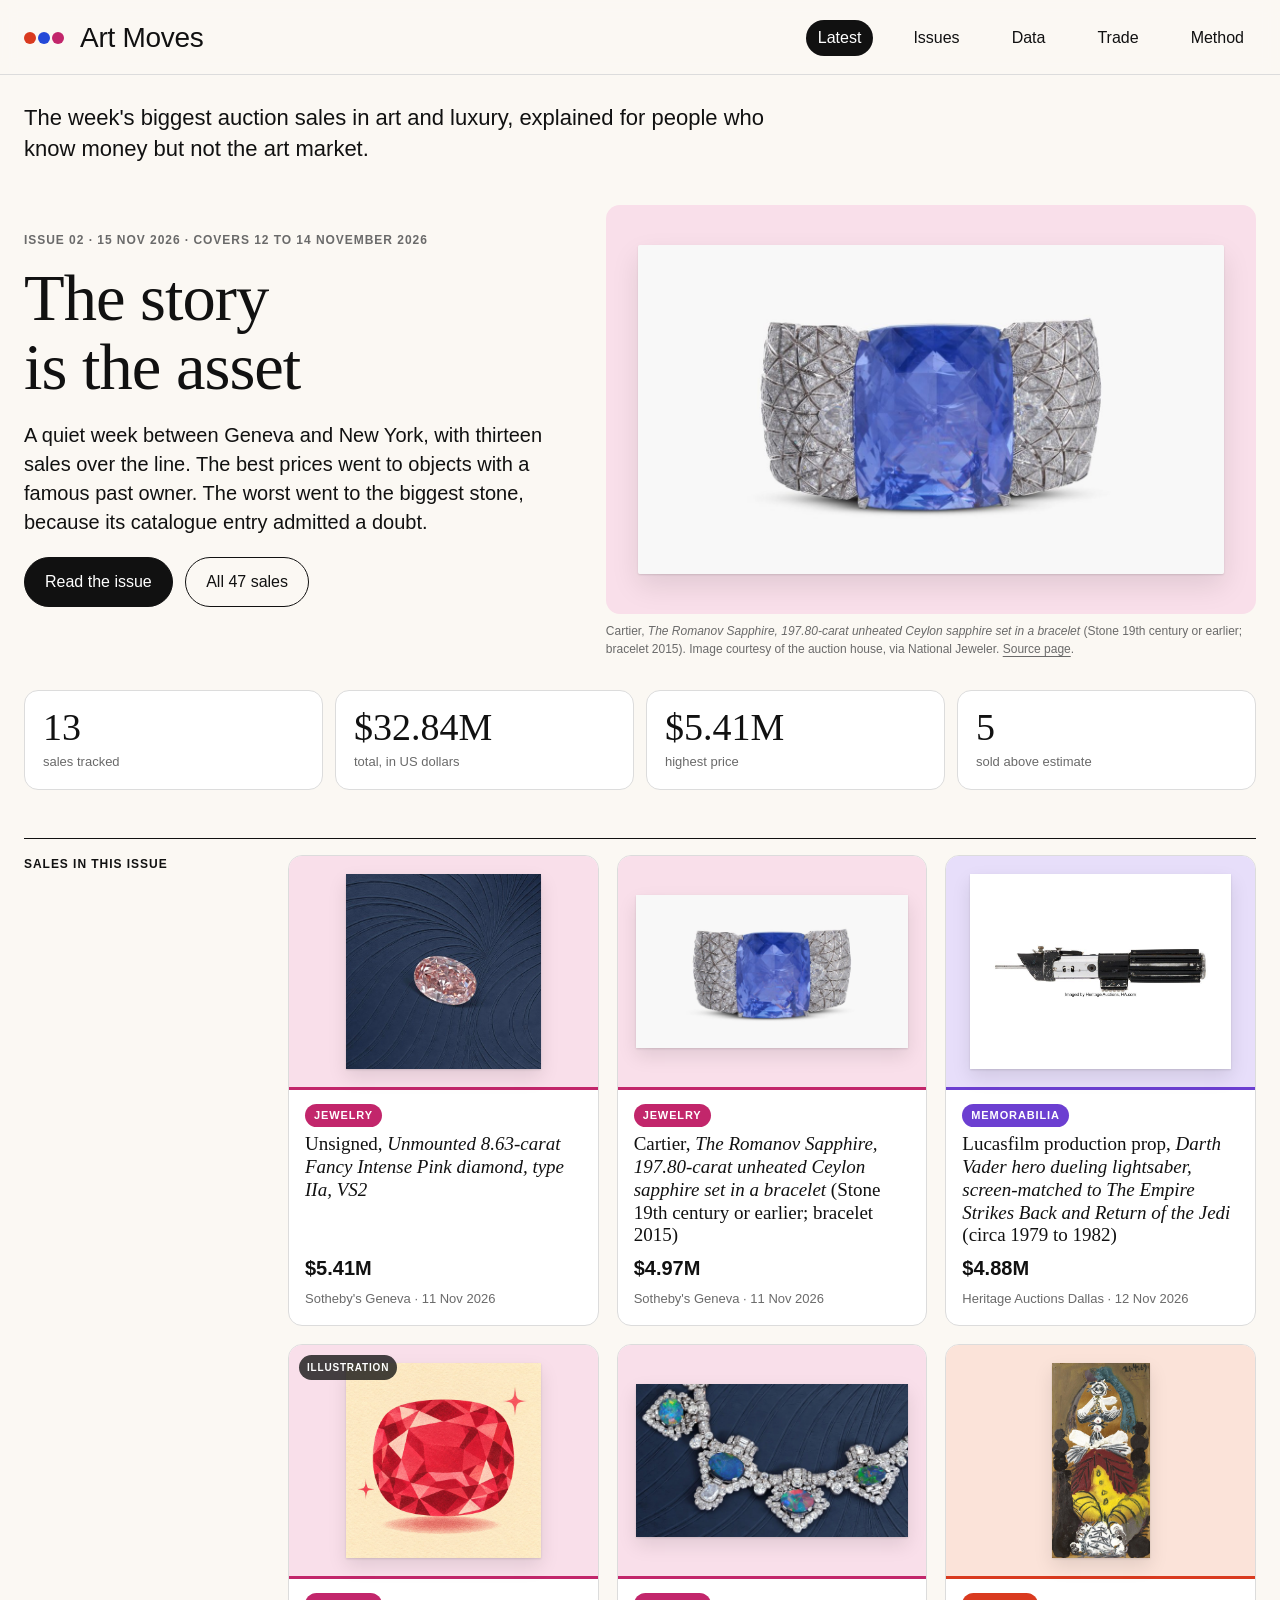
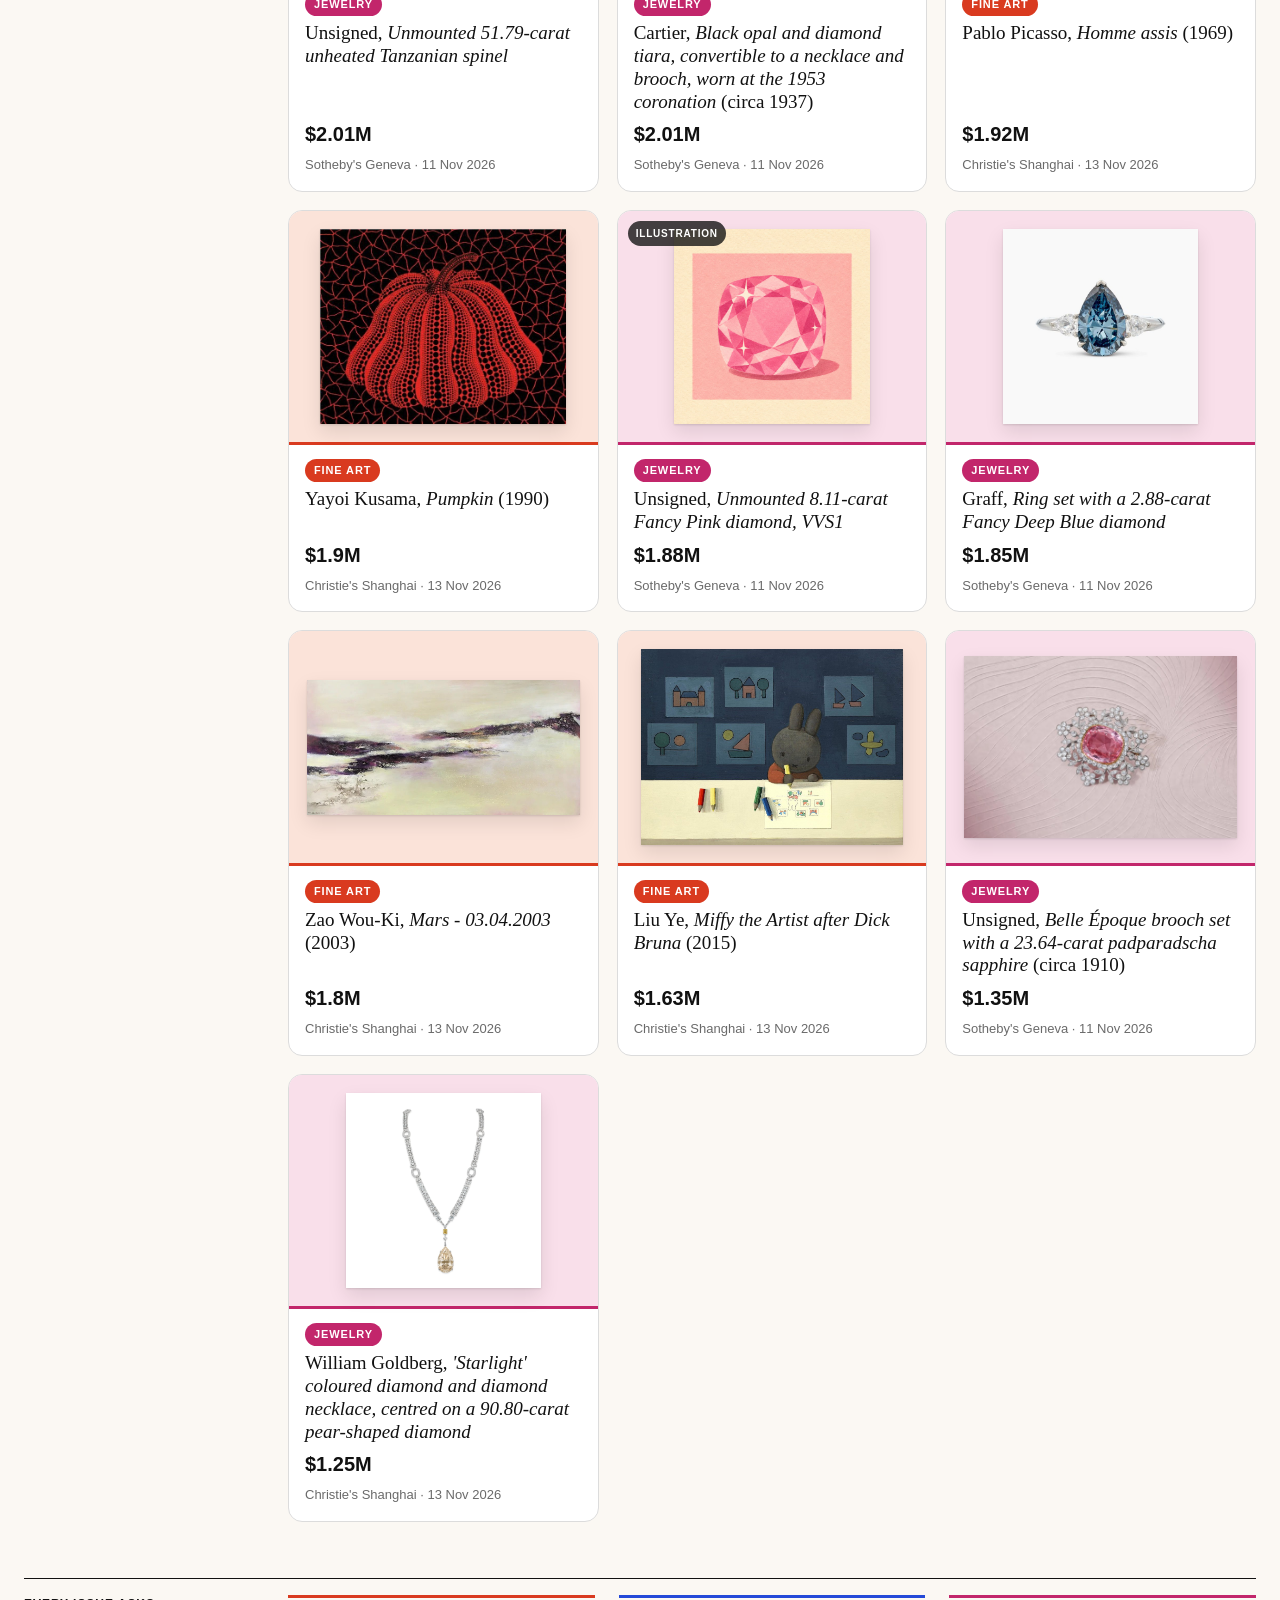
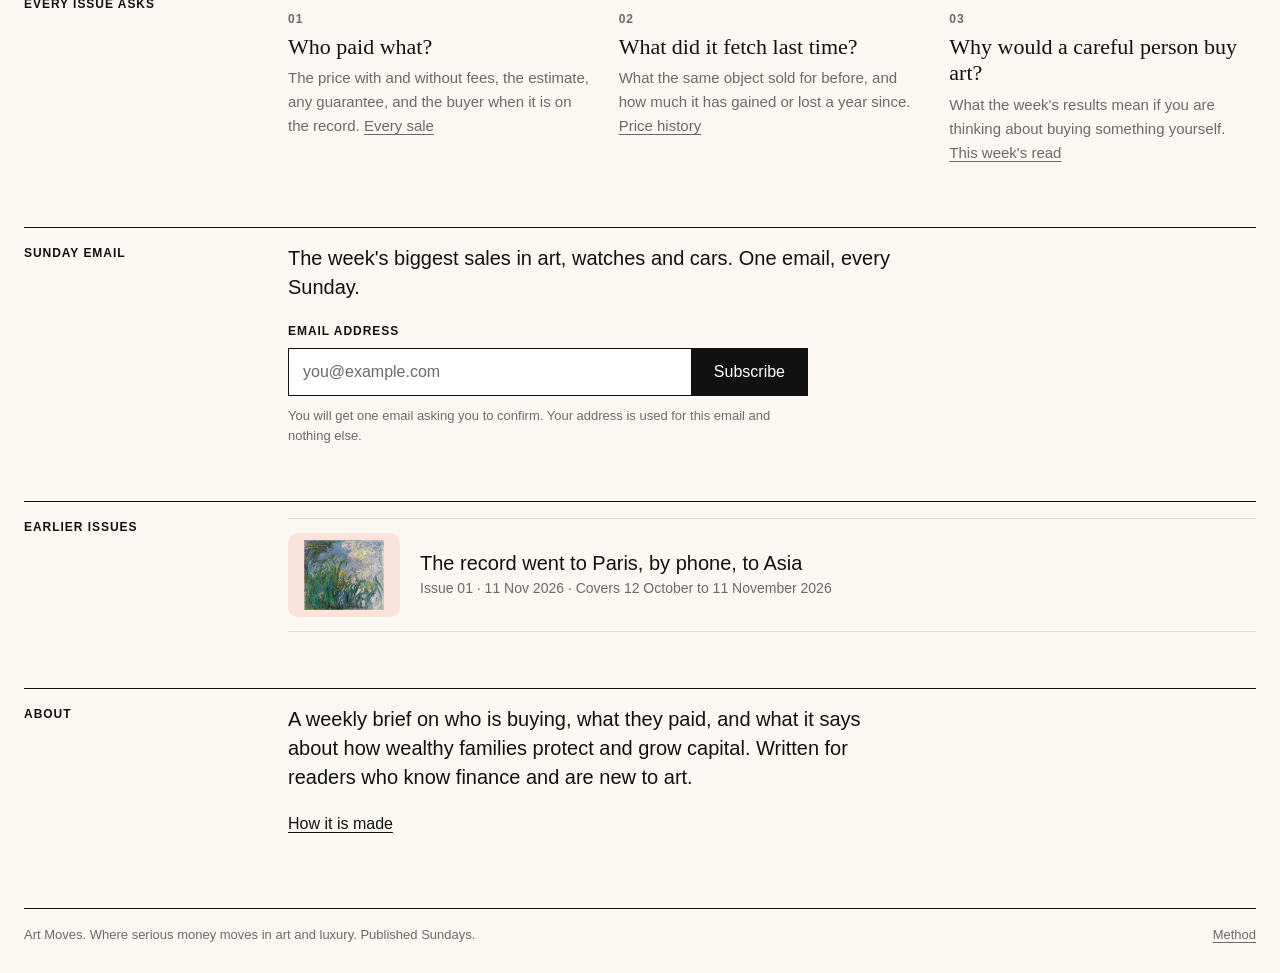
==== commit 84301a2c: "Home stat: sold above estimate instead of buyers on the record Co-authored-by: Perplexity <noreply@p" ====
--- a/site/index.html
+++ b/site/index.html
@@ -1,3 +1,3 @@
 <!DOCTYPE html><html lang="en"><head><meta charset="utf-8"><meta name="viewport" content="width=device-width, initial-scale=1"><title>Art Moves</title><meta name="description" content="The week&#x27;s biggest auction sales in art and luxury, explained for people who know money but not the art market."><meta property="og:site_name" content="Art Moves"><meta property="og:type" content="website"><meta property="og:title" content="Art Moves"><meta property="og:description" content="The week&#x27;s biggest auction sales in art and luxury, explained for people who know money but not the art market."><meta property="og:url" content="https://art-moves.pages.dev/"><meta property="og:image" content="https://art-moves.pages.dev/img/romanov-sapphire-bracelet.jpg"><meta property="og:image:alt" content="Art Moves"><meta name="twitter:card" content="summary_large_image"><link rel="canonical" href="https://art-moves.pages.dev/"><link rel="icon" href="favicon.svg" type="image/svg+xml"><link rel="preconnect" href="https://api.fontshare.com"><link rel="stylesheet" href="https://api.fontshare.com/v2/css?f[]=switzer@400,500,600&display=swap"><link rel="stylesheet" href="https://api.fontshare.com/v2/css?f[]=gambetta@400,401&display=swap"><link rel="stylesheet" href="site.css"></head><body><a class="skip" href="#main">Skip to content</a><header class="top"><a class="wordmark" href="index.html">Art Moves</a><nav aria-label="Main"><a href="index.html" aria-current="page">Latest</a><a href="archive.html">Issues</a><a href="data.html">Data</a><a href="trade.html">Trade</a><a href="about.html">Method</a></nav></header><main id="main">
-<p class="intro">The week's biggest auction sales in art and luxury, explained for people who know money but not the art market.</p><section class="home-hero"><div class="hero-text"><p class="eyebrow">Issue 02 · 15 Nov 2026 · Covers 12 to 14 November 2026</p><h1 class="display"><a href="002.html">The story is the asset</a></h1><p class="standfirst">A quiet week between Geneva and New York, with thirteen sales over the line. The best prices went to objects with a famous past owner. The worst went to the biggest stone, because its catalogue entry admitted a doubt.</p><p><a class="btn" href="002.html">Read the issue</a> <a class="btn ghost" href="data.html">All 47 sales</a></p></div><div class="hero-img"><figure class="plate hero cat-jewelry"><div class="wall"><img src="img/romanov-sapphire-bracelet.jpg" alt="Cartier, The Romanov Sapphire, 197.80-carat unheated Ceylon sapphire set in a bracelet" fetchpriority="high"></div><figcaption>Cartier, <i>The Romanov Sapphire, 197.80-carat unheated Ceylon sapphire set in a bracelet</i> (Stone 19th century or earlier; bracelet 2015). Image courtesy of the auction house, via National Jeweler. <a href="https://nationaljeweler.com/articles/15500-historic-romanov-sapphire-achieves-4-9m-at-sotheby-s">Source page</a>.</figcaption></figure></div></section><div class="stats-strip"><div><strong>13</strong><span>sales tracked</span></div><div><strong>$32.84M</strong><span>total, in US dollars</span></div><div><strong>$5.41M</strong><span>highest price</span></div><div><strong>1</strong><span>buyer on the record</span></div></div><section class="sec"><h2 class="label">Sales in this issue</h2><div class="sec-body wide"><div class="cards"><a class="card cat-jewelry" href="002.html#2026-11-11-sothebys-fancy-intense-pink-863"><span class="card-img cat-jewelry"><img src="img/fancy-intense-pink-863.jpg" alt="" loading="lazy"></span><span class="card-body"><span class="chip cat-jewelry">Jewelry</span><span class="card-title">Unsigned, <i>Unmounted 8.63-carat Fancy Intense Pink diamond, type IIa, VS2</i></span><span class="card-price">$5.41M</span><span class="dim">Sotheby&#x27;s Geneva · 11 Nov 2026</span></span></a><a class="card cat-jewelry" href="002.html#2026-11-11-sothebys-romanov-sapphire-bracelet"><span class="card-img cat-jewelry"><img src="img/romanov-sapphire-bracelet.jpg" alt="" loading="lazy"></span><span class="card-body"><span class="chip cat-jewelry">Jewelry</span><span class="card-title">Cartier, <i>The Romanov Sapphire, 197.80-carat unheated Ceylon sapphire set in a bracelet</i> (Stone 19th century or earlier; bracelet 2015)</span><span class="card-price">$4.97M</span><span class="dim">Sotheby&#x27;s Geneva · 11 Nov 2026</span></span></a><a class="card cat-memorabilia" href="002.html#2026-11-12-other-darth-vader-lightsaber"><span class="card-img cat-memorabilia"><img src="img/darth-vader-lightsaber.jpg" alt="" loading="lazy"></span><span class="card-body"><span class="chip cat-memorabilia">Memorabilia</span><span class="card-title">Lucasfilm production prop, <i>Darth Vader hero dueling lightsaber, screen-matched to The Empire Strikes Back and Return of the Jedi</i> (circa 1979 to 1982)</span><span class="card-price">$4.88M</span><span class="dim">Heritage Auctions Dallas · 12 Nov 2026</span></span></a><a class="card cat-jewelry" href="002.html#2026-11-11-sothebys-tanzanian-spinel-5179"><span class="card-img cat-jewelry"><span class="badge">Illustration</span><img src="img/tanzanian-spinel-5179.jpg" alt="" loading="lazy"></span><span class="card-body"><span class="chip cat-jewelry">Jewelry</span><span class="card-title">Unsigned, <i>Unmounted 51.79-carat unheated Tanzanian spinel</i></span><span class="card-price">$2.01M</span><span class="dim">Sotheby&#x27;s Geneva · 11 Nov 2026</span></span></a><a class="card cat-jewelry" href="002.html#2026-11-11-sothebys-devonshire-cartier-opal-tiara"><span class="card-img cat-jewelry"><img src="img/devonshire-cartier-opal-tiara.jpg" alt="" loading="lazy"></span><span class="card-body"><span class="chip cat-jewelry">Jewelry</span><span class="card-title">Cartier, <i>Black opal and diamond tiara, convertible to a necklace and brooch, worn at the 1953 coronation</i> (circa 1937)</span><span class="card-price">$2.01M</span><span class="dim">Sotheby&#x27;s Geneva · 11 Nov 2026</span></span></a><a class="card cat-fine_art" href="002.html#2026-11-13-christies-picasso-homme-assis"><span class="card-img cat-fine_art"><img src="img/picasso-homme-assis.jpg" alt="" loading="lazy"></span><span class="card-body"><span class="chip cat-fine_art">Fine art</span><span class="card-title">Pablo Picasso, <i>Homme assis</i> (1969)</span><span class="card-price">$1.92M</span><span class="dim">Christie&#x27;s Shanghai · 13 Nov 2026</span></span></a><a class="card cat-fine_art" href="002.html#2026-11-13-christies-kusama-pumpkin"><span class="card-img cat-fine_art"><img src="img/kusama-pumpkin.jpg" alt="" loading="lazy"></span><span class="card-body"><span class="chip cat-fine_art">Fine art</span><span class="card-title">Yayoi Kusama, <i>Pumpkin</i> (1990)</span><span class="card-price">$1.9M</span><span class="dim">Christie&#x27;s Shanghai · 13 Nov 2026</span></span></a><a class="card cat-jewelry" href="002.html#2026-11-11-sothebys-fancy-pink-811"><span class="card-img cat-jewelry"><span class="badge">Illustration</span><img src="img/fancy-pink-811.jpg" alt="" loading="lazy"></span><span class="card-body"><span class="chip cat-jewelry">Jewelry</span><span class="card-title">Unsigned, <i>Unmounted 8.11-carat Fancy Pink diamond, VVS1</i></span><span class="card-price">$1.88M</span><span class="dim">Sotheby&#x27;s Geneva · 11 Nov 2026</span></span></a><a class="card cat-jewelry" href="002.html#2026-11-11-sothebys-graff-fancy-deep-blue-ring"><span class="card-img cat-jewelry"><img src="img/graff-fancy-deep-blue-ring.jpg" alt="" loading="lazy"></span><span class="card-body"><span class="chip cat-jewelry">Jewelry</span><span class="card-title">Graff, <i>Ring set with a 2.88-carat Fancy Deep Blue diamond</i></span><span class="card-price">$1.85M</span><span class="dim">Sotheby&#x27;s Geneva · 11 Nov 2026</span></span></a><a class="card cat-fine_art" href="002.html#2026-11-13-christies-zao-wou-ki-mars"><span class="card-img cat-fine_art"><img src="img/zao-wou-ki-mars.jpg" alt="" loading="lazy"></span><span class="card-body"><span class="chip cat-fine_art">Fine art</span><span class="card-title">Zao Wou-Ki, <i>Mars - 03.04.2003</i> (2003)</span><span class="card-price">$1.8M</span><span class="dim">Christie&#x27;s Shanghai · 13 Nov 2026</span></span></a><a class="card cat-fine_art" href="002.html#2026-11-13-christies-liu-ye-miffy-the-artist"><span class="card-img cat-fine_art"><img src="img/liu-ye-miffy-the-artist.jpg" alt="" loading="lazy"></span><span class="card-body"><span class="chip cat-fine_art">Fine art</span><span class="card-title">Liu Ye, <i>Miffy the Artist after Dick Bruna</i> (2015)</span><span class="card-price">$1.63M</span><span class="dim">Christie&#x27;s Shanghai · 13 Nov 2026</span></span></a><a class="card cat-jewelry" href="002.html#2026-11-11-sothebys-padparadscha-brooch-swedish-royal"><span class="card-img cat-jewelry"><img src="img/padparadscha-brooch-swedish-royal.jpg" alt="" loading="lazy"></span><span class="card-body"><span class="chip cat-jewelry">Jewelry</span><span class="card-title">Unsigned, <i>Belle Époque brooch set with a 23.64-carat padparadscha sapphire</i> (circa 1910)</span><span class="card-price">$1.35M</span><span class="dim">Sotheby&#x27;s Geneva · 11 Nov 2026</span></span></a><a class="card cat-jewelry" href="002.html#2026-11-13-christies-william-goldberg-starlight-necklace"><span class="card-img cat-jewelry"><img src="img/william-goldberg-starlight-necklace.jpg" alt="" loading="lazy"></span><span class="card-body"><span class="chip cat-jewelry">Jewelry</span><span class="card-title">William Goldberg, <i>&#x27;Starlight&#x27; coloured diamond and diamond necklace, centred on a 90.80-carat pear-shaped diamond</i></span><span class="card-price">$1.25M</span><span class="dim">Christie&#x27;s Shanghai · 13 Nov 2026</span></span></a></div></div></section><section class="sec"><h2 class="label">Every issue asks</h2><div class="sec-body wide"><ol class="questions"><li><strong>Who paid what?</strong><span>The price with and without fees, the estimate, any guarantee, and the buyer when it is on the record. <a href="data.html#every-sale">Every sale</a></span></li><li><strong>What did it fetch last time?</strong><span>What the same object sold for before, and how much it has gained or lost a year since. <a href="data.html#price-history">Price history</a></span></li><li><strong>Why would a careful person buy art?</strong><span>What the week&#x27;s results mean if you are thinking about buying something yourself. <a href="002.html#market-signal">This week's read</a></span></li></ol></div></section><section class="sec" id="subscribe-home"><h2 class="label">Sunday email</h2><div class="sec-body"><p class="standfirst">The week's biggest sales in art, watches and cars. One email, every Sunday.</p><form class="signup" action="https://buttondown.com/api/emails/embed-subscribe/art-moves" method="post" target="_blank" rel="noopener"><input type="hidden" name="embed" value="1"><label for="email-home">Email address</label><div class="signup-row"><input id="email-home" type="email" name="email" autocomplete="email" placeholder="you@example.com" required><button type="submit">Subscribe</button></div><p class="dim small">You will get one email asking you to confirm. Your address is used for this email and nothing else.</p></form></div></section><section class="sec"><h2 class="label">Earlier issues</h2><div class="sec-body wide"><div class="rows"><a class="row" href="001.html"><span class="row-thumb cat-fine_art"><img src="img/monet-iris.jpg" alt="" loading="lazy"></span><span class="row-main"><span class="row-title">The record went to Paris, by phone, to Asia</span><span class="dim">Issue 01 · 11 Nov 2026 · Covers 12 October to 11 November 2026</span></span></a></div></div></section><section class="sec"><h2 class="label">About</h2><div class="sec-body"><p class="standfirst">A weekly brief on who is buying, what they paid, and what it says about how wealthy families protect and grow capital. Written for readers who know finance and are new to art.</p><p><a class="more" href="about.html">How it is made</a></p></div></section>
+<p class="intro">The week's biggest auction sales in art and luxury, explained for people who know money but not the art market.</p><section class="home-hero"><div class="hero-text"><p class="eyebrow">Issue 02 · 15 Nov 2026 · Covers 12 to 14 November 2026</p><h1 class="display"><a href="002.html">The story is the asset</a></h1><p class="standfirst">A quiet week between Geneva and New York, with thirteen sales over the line. The best prices went to objects with a famous past owner. The worst went to the biggest stone, because its catalogue entry admitted a doubt.</p><p><a class="btn" href="002.html">Read the issue</a> <a class="btn ghost" href="data.html">All 47 sales</a></p></div><div class="hero-img"><figure class="plate hero cat-jewelry"><div class="wall"><img src="img/romanov-sapphire-bracelet.jpg" alt="Cartier, The Romanov Sapphire, 197.80-carat unheated Ceylon sapphire set in a bracelet" fetchpriority="high"></div><figcaption>Cartier, <i>The Romanov Sapphire, 197.80-carat unheated Ceylon sapphire set in a bracelet</i> (Stone 19th century or earlier; bracelet 2015). Image courtesy of the auction house, via National Jeweler. <a href="https://nationaljeweler.com/articles/15500-historic-romanov-sapphire-achieves-4-9m-at-sotheby-s">Source page</a>.</figcaption></figure></div></section><div class="stats-strip"><div><strong>13</strong><span>sales tracked</span></div><div><strong>$32.84M</strong><span>total, in US dollars</span></div><div><strong>$5.41M</strong><span>highest price</span></div><div><strong>5</strong><span>sold above estimate</span></div></div><section class="sec"><h2 class="label">Sales in this issue</h2><div class="sec-body wide"><div class="cards"><a class="card cat-jewelry" href="002.html#2026-11-11-sothebys-fancy-intense-pink-863"><span class="card-img cat-jewelry"><img src="img/fancy-intense-pink-863.jpg" alt="" loading="lazy"></span><span class="card-body"><span class="chip cat-jewelry">Jewelry</span><span class="card-title">Unsigned, <i>Unmounted 8.63-carat Fancy Intense Pink diamond, type IIa, VS2</i></span><span class="card-price">$5.41M</span><span class="dim">Sotheby&#x27;s Geneva · 11 Nov 2026</span></span></a><a class="card cat-jewelry" href="002.html#2026-11-11-sothebys-romanov-sapphire-bracelet"><span class="card-img cat-jewelry"><img src="img/romanov-sapphire-bracelet.jpg" alt="" loading="lazy"></span><span class="card-body"><span class="chip cat-jewelry">Jewelry</span><span class="card-title">Cartier, <i>The Romanov Sapphire, 197.80-carat unheated Ceylon sapphire set in a bracelet</i> (Stone 19th century or earlier; bracelet 2015)</span><span class="card-price">$4.97M</span><span class="dim">Sotheby&#x27;s Geneva · 11 Nov 2026</span></span></a><a class="card cat-memorabilia" href="002.html#2026-11-12-other-darth-vader-lightsaber"><span class="card-img cat-memorabilia"><img src="img/darth-vader-lightsaber.jpg" alt="" loading="lazy"></span><span class="card-body"><span class="chip cat-memorabilia">Memorabilia</span><span class="card-title">Lucasfilm production prop, <i>Darth Vader hero dueling lightsaber, screen-matched to The Empire Strikes Back and Return of the Jedi</i> (circa 1979 to 1982)</span><span class="card-price">$4.88M</span><span class="dim">Heritage Auctions Dallas · 12 Nov 2026</span></span></a><a class="card cat-jewelry" href="002.html#2026-11-11-sothebys-tanzanian-spinel-5179"><span class="card-img cat-jewelry"><span class="badge">Illustration</span><img src="img/tanzanian-spinel-5179.jpg" alt="" loading="lazy"></span><span class="card-body"><span class="chip cat-jewelry">Jewelry</span><span class="card-title">Unsigned, <i>Unmounted 51.79-carat unheated Tanzanian spinel</i></span><span class="card-price">$2.01M</span><span class="dim">Sotheby&#x27;s Geneva · 11 Nov 2026</span></span></a><a class="card cat-jewelry" href="002.html#2026-11-11-sothebys-devonshire-cartier-opal-tiara"><span class="card-img cat-jewelry"><img src="img/devonshire-cartier-opal-tiara.jpg" alt="" loading="lazy"></span><span class="card-body"><span class="chip cat-jewelry">Jewelry</span><span class="card-title">Cartier, <i>Black opal and diamond tiara, convertible to a necklace and brooch, worn at the 1953 coronation</i> (circa 1937)</span><span class="card-price">$2.01M</span><span class="dim">Sotheby&#x27;s Geneva · 11 Nov 2026</span></span></a><a class="card cat-fine_art" href="002.html#2026-11-13-christies-picasso-homme-assis"><span class="card-img cat-fine_art"><img src="img/picasso-homme-assis.jpg" alt="" loading="lazy"></span><span class="card-body"><span class="chip cat-fine_art">Fine art</span><span class="card-title">Pablo Picasso, <i>Homme assis</i> (1969)</span><span class="card-price">$1.92M</span><span class="dim">Christie&#x27;s Shanghai · 13 Nov 2026</span></span></a><a class="card cat-fine_art" href="002.html#2026-11-13-christies-kusama-pumpkin"><span class="card-img cat-fine_art"><img src="img/kusama-pumpkin.jpg" alt="" loading="lazy"></span><span class="card-body"><span class="chip cat-fine_art">Fine art</span><span class="card-title">Yayoi Kusama, <i>Pumpkin</i> (1990)</span><span class="card-price">$1.9M</span><span class="dim">Christie&#x27;s Shanghai · 13 Nov 2026</span></span></a><a class="card cat-jewelry" href="002.html#2026-11-11-sothebys-fancy-pink-811"><span class="card-img cat-jewelry"><span class="badge">Illustration</span><img src="img/fancy-pink-811.jpg" alt="" loading="lazy"></span><span class="card-body"><span class="chip cat-jewelry">Jewelry</span><span class="card-title">Unsigned, <i>Unmounted 8.11-carat Fancy Pink diamond, VVS1</i></span><span class="card-price">$1.88M</span><span class="dim">Sotheby&#x27;s Geneva · 11 Nov 2026</span></span></a><a class="card cat-jewelry" href="002.html#2026-11-11-sothebys-graff-fancy-deep-blue-ring"><span class="card-img cat-jewelry"><img src="img/graff-fancy-deep-blue-ring.jpg" alt="" loading="lazy"></span><span class="card-body"><span class="chip cat-jewelry">Jewelry</span><span class="card-title">Graff, <i>Ring set with a 2.88-carat Fancy Deep Blue diamond</i></span><span class="card-price">$1.85M</span><span class="dim">Sotheby&#x27;s Geneva · 11 Nov 2026</span></span></a><a class="card cat-fine_art" href="002.html#2026-11-13-christies-zao-wou-ki-mars"><span class="card-img cat-fine_art"><img src="img/zao-wou-ki-mars.jpg" alt="" loading="lazy"></span><span class="card-body"><span class="chip cat-fine_art">Fine art</span><span class="card-title">Zao Wou-Ki, <i>Mars - 03.04.2003</i> (2003)</span><span class="card-price">$1.8M</span><span class="dim">Christie&#x27;s Shanghai · 13 Nov 2026</span></span></a><a class="card cat-fine_art" href="002.html#2026-11-13-christies-liu-ye-miffy-the-artist"><span class="card-img cat-fine_art"><img src="img/liu-ye-miffy-the-artist.jpg" alt="" loading="lazy"></span><span class="card-body"><span class="chip cat-fine_art">Fine art</span><span class="card-title">Liu Ye, <i>Miffy the Artist after Dick Bruna</i> (2015)</span><span class="card-price">$1.63M</span><span class="dim">Christie&#x27;s Shanghai · 13 Nov 2026</span></span></a><a class="card cat-jewelry" href="002.html#2026-11-11-sothebys-padparadscha-brooch-swedish-royal"><span class="card-img cat-jewelry"><img src="img/padparadscha-brooch-swedish-royal.jpg" alt="" loading="lazy"></span><span class="card-body"><span class="chip cat-jewelry">Jewelry</span><span class="card-title">Unsigned, <i>Belle Époque brooch set with a 23.64-carat padparadscha sapphire</i> (circa 1910)</span><span class="card-price">$1.35M</span><span class="dim">Sotheby&#x27;s Geneva · 11 Nov 2026</span></span></a><a class="card cat-jewelry" href="002.html#2026-11-13-christies-william-goldberg-starlight-necklace"><span class="card-img cat-jewelry"><img src="img/william-goldberg-starlight-necklace.jpg" alt="" loading="lazy"></span><span class="card-body"><span class="chip cat-jewelry">Jewelry</span><span class="card-title">William Goldberg, <i>&#x27;Starlight&#x27; coloured diamond and diamond necklace, centred on a 90.80-carat pear-shaped diamond</i></span><span class="card-price">$1.25M</span><span class="dim">Christie&#x27;s Shanghai · 13 Nov 2026</span></span></a></div></div></section><section class="sec"><h2 class="label">Every issue asks</h2><div class="sec-body wide"><ol class="questions"><li><strong>Who paid what?</strong><span>The price with and without fees, the estimate, any guarantee, and the buyer when it is on the record. <a href="data.html#every-sale">Every sale</a></span></li><li><strong>What did it fetch last time?</strong><span>What the same object sold for before, and how much it has gained or lost a year since. <a href="data.html#price-history">Price history</a></span></li><li><strong>Why would a careful person buy art?</strong><span>What the week&#x27;s results mean if you are thinking about buying something yourself. <a href="002.html#market-signal">This week's read</a></span></li></ol></div></section><section class="sec" id="subscribe-home"><h2 class="label">Sunday email</h2><div class="sec-body"><p class="standfirst">The week's biggest sales in art, watches and cars. One email, every Sunday.</p><form class="signup" action="https://buttondown.com/api/emails/embed-subscribe/art-moves" method="post" target="_blank" rel="noopener"><input type="hidden" name="embed" value="1"><label for="email-home">Email address</label><div class="signup-row"><input id="email-home" type="email" name="email" autocomplete="email" placeholder="you@example.com" required><button type="submit">Subscribe</button></div><p class="dim small">You will get one email asking you to confirm. Your address is used for this email and nothing else.</p></form></div></section><section class="sec"><h2 class="label">Earlier issues</h2><div class="sec-body wide"><div class="rows"><a class="row" href="001.html"><span class="row-thumb cat-fine_art"><img src="img/monet-iris.jpg" alt="" loading="lazy"></span><span class="row-main"><span class="row-title">The record went to Paris, by phone, to Asia</span><span class="dim">Issue 01 · 11 Nov 2026 · Covers 12 October to 11 November 2026</span></span></a></div></div></section><section class="sec"><h2 class="label">About</h2><div class="sec-body"><p class="standfirst">A weekly brief on who is buying, what they paid, and what it says about how wealthy families protect and grow capital. Written for readers who know finance and are new to art.</p><p><a class="more" href="about.html">How it is made</a></p></div></section>
 </main><footer class="foot"><span>Art Moves. Where serious money moves in art and luxury. Published Sundays.</span><span><a href="about.html">Method</a></span></footer></body></html>
